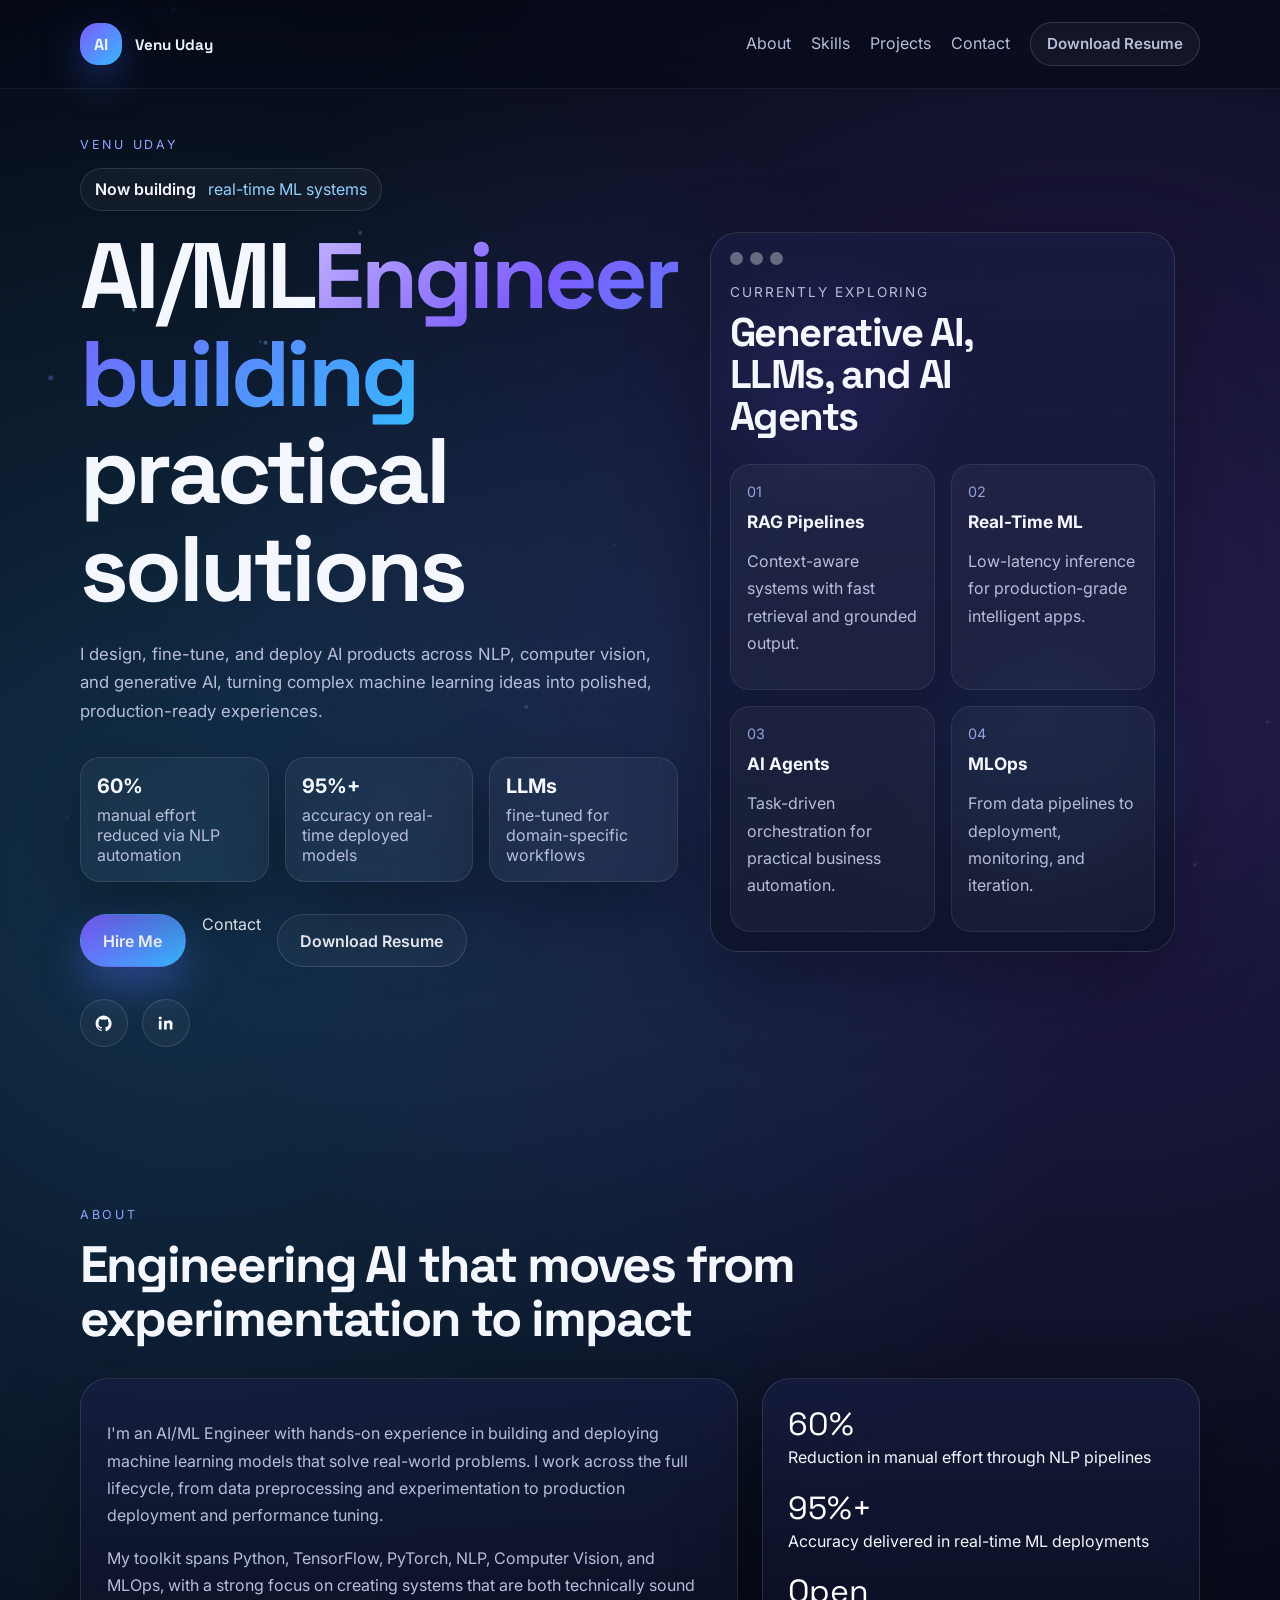
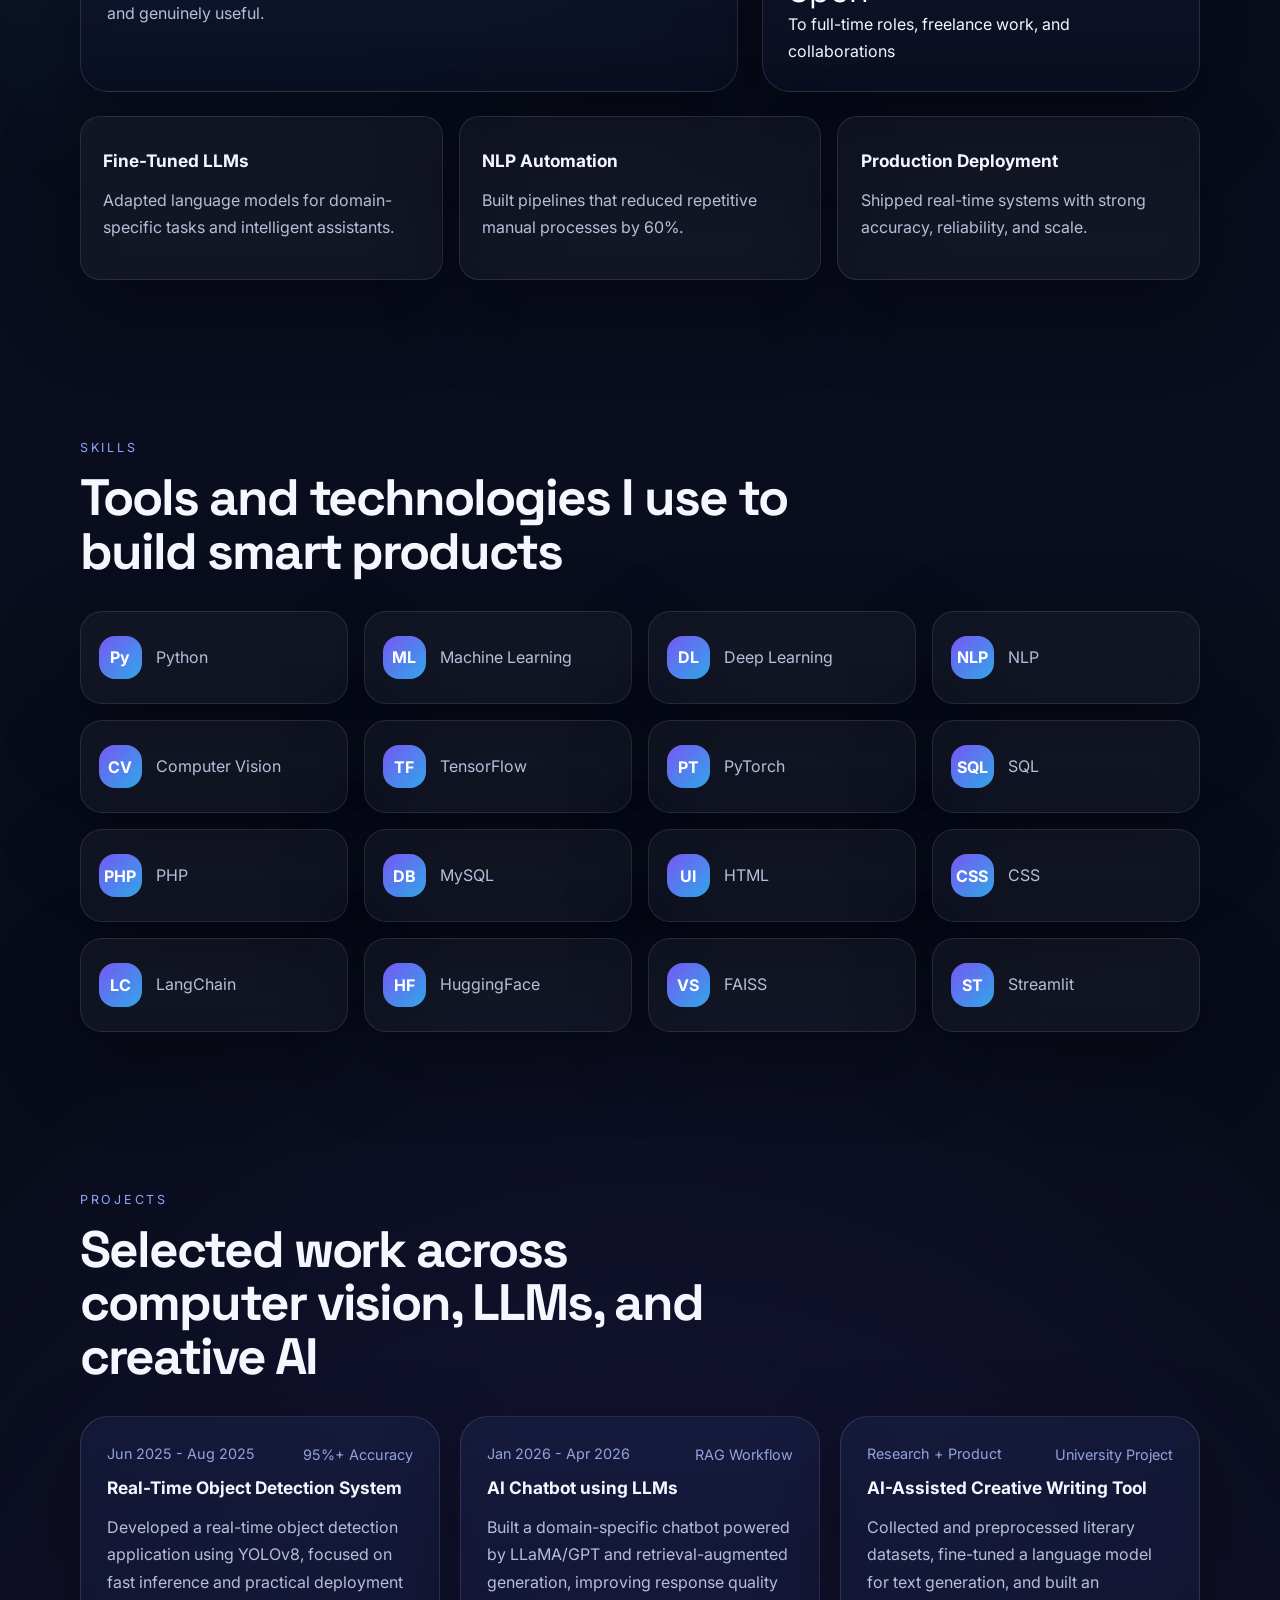
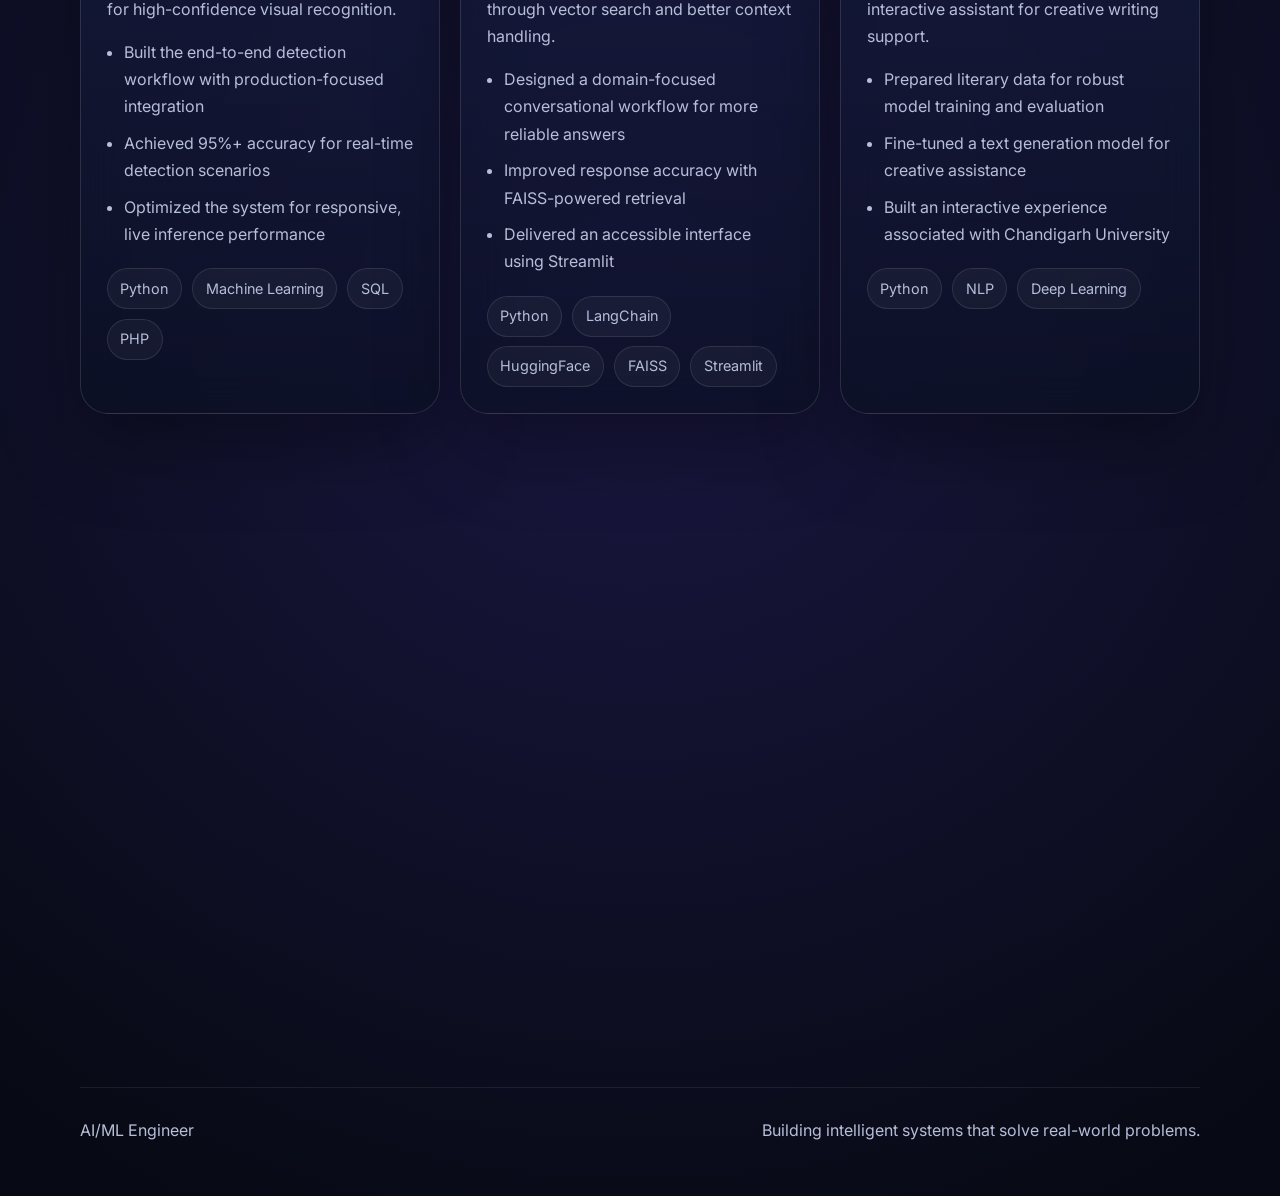
==== index.html @ d2ff208a "Update index.html" ====
<!DOCTYPE html>
<html lang="en">
  <head>
    <meta charset="UTF-8" />
    <meta name="viewport" content="width=device-width, initial-scale=1.0" />
    <title>Venu Uday | Intelligent Systems Portfolio</title>
    <meta
      name="description"
      content="Portfolio of a AI/ML Engineer building intelligent systems that solve real-world problems across NLP, computer vision, LLMs, and MLOps."
    />
    <meta
      name="keywords"
      content="AI Engineer, ML Engineer, NLP, Computer Vision, LLM, Generative AI, MLOps, Portfolio"
    />
    <meta name="author" content="AI/ML Engineer" />
    <meta property="og:title" content="AI/ML Engineer Portfolio" />
    <meta
      property="og:description"
      content="Building intelligent systems that solve real-world problems."
    />
    <meta property="og:type" content="website" />
    <meta name="theme-color" content="#0a0d1f" />
    <link rel="preconnect" href="https://fonts.googleapis.com" />
    <link rel="preconnect" href="https://fonts.gstatic.com" crossorigin />
    <link
      href="https://fonts.googleapis.com/css2?family=Inter:wght@400;500;600;700;800&family=Space+Grotesk:wght@500;700&display=swap"
      rel="stylesheet"
    />
    <link rel="stylesheet" href="styles.css" />
  </head>
  <body>
    <canvas class="particle-canvas" id="particle-canvas" aria-hidden="true"></canvas>

    <div class="page-shell">
      <header class="site-header">
        <nav class="navbar container" aria-label="Primary">
          <a class="brand" href="#hero" aria-label="Portfolio home">
            <span class="brand-mark">AI</span>
            <span class="brand-text">Venu Uday</span>
          </a>

          <button
            class="nav-toggle"
            id="nav-toggle"
            aria-expanded="false"
            aria-controls="nav-menu"
            aria-label="Toggle navigation"
          >
            <span></span>
            <span></span>
            <span></span>
          </button>

          <div class="nav-menu" id="nav-menu">
            <a href="#about">About</a>
            <a href="#skills">Skills</a>
            <a href="#projects">Projects</a>
            <a href="#contact">Contact</a>
            <a class="button button-small button-ghost" href="https://drive.google.com/file/d/1JXbQJt2JcHy2kgF5zCFhi_0Fpc0AkaMP/view?usp=sharing" download>
              Download Resume
            </a>
          </div>
        </nav>
      </header>

      <main>
        <section class="hero section container" id="hero">
          <div class="hero-copy reveal">
            <p class="eyebrow">Venu Uday</p>
            <p class="intro-chip">
              <span class="intro-chip-label">Now building</span>
              <span id="rotating-text">LLM workflows</span>
            </p>
            <h1>
              AI/ML<span class="gradient-text">Engineer building</span>
              practical solutions
            </h1>
            <p class="hero-text">
              I design, fine-tune, and deploy AI products across NLP, computer vision,
              and generative AI, turning complex machine learning ideas into polished,
              production-ready experiences.
            </p>

            <div class="hero-highlights">
              <div class="highlight-card">
                <strong>60%</strong>
                <span>manual effort reduced via NLP automation</span>
              </div>
              <div class="highlight-card">
                <strong>95%+</strong>
                <span>accuracy on real-time deployed models</span>
              </div>
              <div class="highlight-card">
                <strong>LLMs</strong>
                <span>fine-tuned for domain-specific workflows</span>
              </div>
            </div>

            <div class="hero-actions">
              <a class="button button-primary" href="venuuday7@gmail.com">Hire Me</a>
               <a class="8309064373">Contact</a>
              <a class="button button-secondary" href="https://drive.google.com/file/d/1JXbQJt2JcHy2kgF5zCFhi_0Fpc0AkaMP/view?usp=sharing" download>
                Download Resume
              </a>
            </div>

            <div class="social-links" aria-label="Social links">
              <a href="https://github.com/venuuday7-maker" target="_blank" rel="noreferrer" aria-label="GitHub">
                <svg viewBox="0 0 24 24" aria-hidden="true">
                  <path
                    d="M12 2C6.477 2 2 6.484 2 12.017c0 4.426 2.865 8.18 6.839 9.504.5.092.682-.217.682-.483 0-.237-.008-.866-.013-1.7-2.782.605-3.369-1.344-3.369-1.344-.454-1.158-1.11-1.466-1.11-1.466-.908-.62.069-.608.069-.608 1.004.07 1.532 1.033 1.532 1.033.892 1.53 2.341 1.088 2.91.832.092-.647.349-1.088.635-1.338-2.221-.253-4.555-1.113-4.555-4.951 0-1.093.39-1.988 1.029-2.688-.103-.253-.446-1.272.098-2.65 0 0 .84-.269 2.75 1.026A9.564 9.564 0 0 1 12 6.844a9.59 9.59 0 0 1 2.504.337c1.909-1.295 2.747-1.026 2.747-1.026.546 1.378.202 2.397.1 2.65.64.7 1.028 1.595 1.028 2.688 0 3.848-2.338 4.695-4.566 4.943.359.31.678.92.678 1.855 0 1.339-.012 2.419-.012 2.747 0 .269.18.58.688.481A10.019 10.019 0 0 0 22 12.017C22 6.484 17.523 2 12 2Z"
                  />
                </svg>
              </a>
              <a href="https://www.linkedin.com/in/venu-uday-99749a235/" target="_blank" rel="noreferrer" aria-label="LinkedIn">
                <svg viewBox="0 0 24 24" aria-hidden="true">
                  <path
                    d="M6.94 8.5H3.56v11h3.38v-11ZM5.25 3A2.01 2.01 0 0 0 3.2 5.01 2 2 0 0 0 5.22 7a2.01 2.01 0 0 0 2.06-1.99A2 2 0 0 0 5.28 3h-.03ZM20.8 12.77c0-3.32-1.77-4.86-4.13-4.86-1.9 0-2.75 1.04-3.23 1.77V8.5H10.1c.04.78 0 11 0 11h3.34v-6.14c0-.33.02-.66.12-.89.26-.66.85-1.34 1.84-1.34 1.3 0 1.82 1.01 1.82 2.49v5.88h3.34v-6.73Z"
                  />
                </svg>
              </a>
            </div>
          </div>

          <div class="hero-visual reveal">
            <div class="hero-orb hero-orb-one"></div>
            <div class="hero-orb hero-orb-two"></div>
            <div class="hero-panel glass-card">
              <div class="panel-header">
                <span></span>
                <span></span>
                <span></span>
              </div>

              <div class="panel-content">
                <p class="panel-label">Currently Exploring</p>
                <h2>Generative AI, LLMs, and AI Agents</h2>
                <div class="mini-grid">
                  <article>
                    <span>01</span>
                    <h3>RAG Pipelines</h3>
                    <p>Context-aware systems with fast retrieval and grounded output.</p>
                  </article>
                  <article>
                    <span>02</span>
                    <h3>Real-Time ML</h3>
                    <p>Low-latency inference for production-grade intelligent apps.</p>
                  </article>
                  <article>
                    <span>03</span>
                    <h3>AI Agents</h3>
                    <p>Task-driven orchestration for practical business automation.</p>
                  </article>
                  <article>
                    <span>04</span>
                    <h3>MLOps</h3>
                    <p>From data pipelines to deployment, monitoring, and iteration.</p>
                  </article>
                </div>
              </div>
            </div>
          </div>
        </section>

        <section class="section container" id="about">
          <div class="section-heading reveal">
            <p class="eyebrow">About</p>
            <h2>Engineering AI that moves from experimentation to impact</h2>
          </div>

          <div class="about-grid">
            <article class="glass-card reveal">
              <p>
                I'm an AI/ML Engineer with hands-on experience in building and deploying
                machine learning models that solve real-world problems. I work across the
                full lifecycle, from data preprocessing and experimentation to production
                deployment and performance tuning.
              </p>
              <p>
                My toolkit spans Python, TensorFlow, PyTorch, NLP, Computer Vision, and
                MLOps, with a strong focus on creating systems that are both technically
                sound and genuinely useful.
              </p>
            </article>

            <aside class="glass-card metrics-card reveal">
              <div>
                <span class="metric-value">60%</span>
                <span class="metric-label">Reduction in manual effort through NLP pipelines</span>
              </div>
              <div>
                <span class="metric-value">95%+</span>
                <span class="metric-label">Accuracy delivered in real-time ML deployments</span>
              </div>
              <div>
                <span class="metric-value">Open</span>
                <span class="metric-label">To full-time roles, freelance work, and collaborations</span>
              </div>
            </aside>
          </div>

          <div class="highlight-list reveal">
            <article class="feature-card">
              <h3>Fine-Tuned LLMs</h3>
              <p>Adapted language models for domain-specific tasks and intelligent assistants.</p>
            </article>
            <article class="feature-card">
              <h3>NLP Automation</h3>
              <p>Built pipelines that reduced repetitive manual processes by 60%.</p>
            </article>
            <article class="feature-card">
              <h3>Production Deployment</h3>
              <p>Shipped real-time systems with strong accuracy, reliability, and scale.</p>
            </article>
          </div>
        </section>

        <section class="section container" id="skills">
          <div class="section-heading reveal">
            <p class="eyebrow">Skills</p>
            <h2>Tools and technologies I use to build smart products</h2>
          </div>

          <div class="skills-grid reveal">
            <article class="skill-pill"><span>Py</span><p>Python</p></article>
            <article class="skill-pill"><span>ML</span><p>Machine Learning</p></article>
            <article class="skill-pill"><span>DL</span><p>Deep Learning</p></article>
            <article class="skill-pill"><span>NLP</span><p>NLP</p></article>
            <article class="skill-pill"><span>CV</span><p>Computer Vision</p></article>
            <article class="skill-pill"><span>TF</span><p>TensorFlow</p></article>
            <article class="skill-pill"><span>PT</span><p>PyTorch</p></article>
            <article class="skill-pill"><span>SQL</span><p>SQL</p></article>
            <article class="skill-pill"><span>PHP</span><p>PHP</p></article>
            <article class="skill-pill"><span>DB</span><p>MySQL</p></article>
            <article class="skill-pill"><span>UI</span><p>HTML</p></article>
            <article class="skill-pill"><span>CSS</span><p>CSS</p></article>
            <article class="skill-pill"><span>LC</span><p>LangChain</p></article>
            <article class="skill-pill"><span>HF</span><p>HuggingFace</p></article>
            <article class="skill-pill"><span>VS</span><p>FAISS</p></article>
            <article class="skill-pill"><span>ST</span><p>Streamlit</p></article>
          </div>
        </section>

        <section class="section container" id="projects">
          <div class="section-heading reveal">
            <p class="eyebrow">Projects</p>
            <h2>Selected work across computer vision, LLMs, and creative AI</h2>
          </div>

          <div class="projects-grid">
            <article class="project-card glass-card reveal">
              <div class="project-topline">
                <p>Jun 2025 - Aug 2025</p>
                <span>95%+ Accuracy</span>
              </div>
              <h3>Real-Time Object Detection System</h3>
              <p>
                Developed a real-time object detection application using YOLOv8, focused on
                fast inference and practical deployment for high-confidence visual recognition.
              </p>
              <ul>
                <li>Built the end-to-end detection workflow with production-focused integration</li>
                <li>Achieved 95%+ accuracy for real-time detection scenarios</li>
                <li>Optimized the system for responsive, live inference performance</li>
              </ul>
              <div class="tag-row">
                <span>Python</span>
                <span>Machine Learning</span>
                <span>SQL</span>
                <span>PHP</span>
              </div>
            </article>

            <article class="project-card glass-card reveal">
              <div class="project-topline">
                <p>Jan 2026 - Apr 2026</p>
                <span>RAG Workflow</span>
              </div>
              <h3>AI Chatbot using LLMs</h3>
              <p>
                Built a domain-specific chatbot powered by LLaMA/GPT and retrieval-augmented
                generation, improving response quality through vector search and better context handling.
              </p>
              <ul>
                <li>Designed a domain-focused conversational workflow for more reliable answers</li>
                <li>Improved response accuracy with FAISS-powered retrieval</li>
                <li>Delivered an accessible interface using Streamlit</li>
              </ul>
              <div class="tag-row">
                <span>Python</span>
                <span>LangChain</span>
                <span>HuggingFace</span>
                <span>FAISS</span>
                <span>Streamlit</span>
              </div>
            </article>

            <article class="project-card glass-card reveal">
              <div class="project-topline">
                <p>Research + Product</p>
                <span>University Project</span>
              </div>
              <h3>AI-Assisted Creative Writing Tool</h3>
              <p>
                Collected and preprocessed literary datasets, fine-tuned a language model for
                text generation, and built an interactive assistant for creative writing support.
              </p>
              <ul>
                <li>Prepared literary data for robust model training and evaluation</li>
                <li>Fine-tuned a text generation model for creative assistance</li>
                <li>Built an interactive experience associated with Chandigarh University</li>
              </ul>
              <div class="tag-row">
                <span>Python</span>
                <span>NLP</span>
                <span>Deep Learning</span>
              </div>
            </article>
          </div>
        </section>

        <section class="section container" id="contact">
          <div class="contact-card glass-card reveal">
            <div class="section-heading">
              <p class="eyebrow">Contact</p>
              <h2>Let’s build something useful, intelligent, and beautifully engineered</h2>
            </div>

            <p class="contact-copy">
              Open to full-time roles, freelance projects, and research collaborations in AI,
              ML, generative systems, and intelligent product development.
            </p>

            <div class="contact-actions">
              <a class="button button-primary" href="venuuday7@gmail.com">Hire Me</a>
              <a class="button button-secondary" href="https://drive.google.com/file/d/1JXbQJt2JcHy2kgF5zCFhi_0Fpc0AkaMP/view?usp=sharing" download>
                Download Resume
              </a>
            </div>

            <div class="contact-links">
              <a href="venuuday7@gmail.com">venuuday7@gmail.com>
              <a href="https://github.com/venuuday7-maker" target="_blank" rel="noreferrer">GitHub</a>
              <a href="https://www.linkedin.com/in/venu-uday-99749a235/" target="_blank" rel="noreferrer">LinkedIn</a>
            </div>
          </div>
        </section>
      </main>

      <footer class="site-footer">
        <div class="container footer-inner">
          <p>AI/ML Engineer</p>
          <p>Building intelligent systems that solve real-world problems.</p>
        </div>
      </footer>
    </div>

    <script src="script.js"></script>
  </body>
</html>
---- styles.css ----
:root {
  --bg: #070b19;
  --bg-soft: #0f1630;
  --surface: rgba(16, 24, 52, 0.55);
  --surface-strong: rgba(18, 24, 56, 0.84);
  --surface-border: rgba(255, 255, 255, 0.12);
  --text: #f5f7ff;
  --muted: #b7bed9;
  --accent: #7c5cff;
  --accent-bright: #35b8ff;
  --shadow: 0 30px 80px rgba(0, 0, 0, 0.35);
  --radius-lg: 28px;
  --radius-md: 20px;
  --container: min(1120px, calc(100% - 2rem));
  --nav-height: 88px;
}

* {
  box-sizing: border-box;
}

html {
  scroll-behavior: smooth;
}

body {
  margin: 0;
  min-width: 320px;
  font-family: "Inter", sans-serif;
  color: var(--text);
  background:
    radial-gradient(circle at 15% 20%, rgba(53, 184, 255, 0.22), transparent 25%),
    radial-gradient(circle at 85% 15%, rgba(124, 92, 255, 0.25), transparent 24%),
    radial-gradient(circle at 50% 80%, rgba(108, 76, 255, 0.18), transparent 28%),
    linear-gradient(180deg, #060914 0%, #090d1d 45%, #070a14 100%);
  overflow-x: hidden;
}

body.menu-open {
  overflow: hidden;
}

a {
  color: inherit;
  text-decoration: none;
}

img,
svg {
  display: block;
}

button {
  font: inherit;
}

.particle-canvas {
  position: fixed;
  inset: 0;
  width: 100%;
  height: 100%;
  pointer-events: none;
  opacity: 0.7;
  z-index: 0;
}

.page-shell {
  position: relative;
  z-index: 1;
}

.container {
  width: var(--container);
  margin: 0 auto;
}

.section {
  padding: 5rem 0;
}

.site-header {
  position: sticky;
  top: 0;
  z-index: 20;
  backdrop-filter: blur(18px);
  background: rgba(7, 11, 25, 0.55);
  border-bottom: 1px solid rgba(255, 255, 255, 0.06);
}

.navbar {
  min-height: var(--nav-height);
  display: flex;
  align-items: center;
  justify-content: space-between;
  gap: 1rem;
}

.brand {
  display: inline-flex;
  align-items: center;
  gap: 0.85rem;
  font-family: "Space Grotesk", sans-serif;
  font-weight: 700;
}

.brand-mark {
  width: 2.6rem;
  height: 2.6rem;
  display: grid;
  place-items: center;
  border-radius: 18px;
  background: linear-gradient(135deg, var(--accent), var(--accent-bright));
  box-shadow: 0 16px 40px rgba(74, 105, 255, 0.35);
}

.brand-text {
  font-size: 0.95rem;
  color: #eef1ff;
}

.nav-menu {
  display: flex;
  align-items: center;
  gap: 1.25rem;
}

.nav-menu a {
  color: var(--muted);
  line-height: 1.7;
  transition: color 180ms ease, transform 180ms ease;
}

.nav-menu a:hover,
.nav-menu a:focus-visible {
  color: var(--text);
  transform: translateY(-1px);
}

.nav-toggle {
  display: none;
  width: 3rem;
  height: 3rem;
  border-radius: 999px;
  border: 1px solid rgba(255, 255, 255, 0.12);
  background: rgba(255, 255, 255, 0.04);
  color: var(--text);
  align-items: center;
  justify-content: center;
  flex-direction: column;
  gap: 0.25rem;
  cursor: pointer;
}

.nav-toggle span {
  width: 1.15rem;
  height: 2px;
  border-radius: 999px;
  background: currentColor;
}

.hero {
  min-height: calc(100vh - var(--nav-height));
  display: grid;
  align-items: center;
  grid-template-columns: 1.05fr 0.95fr;
  gap: 2rem;
  padding-top: 3rem;
}

.eyebrow {
  margin: 0 0 1rem;
  text-transform: uppercase;
  letter-spacing: 0.22em;
  font-size: 0.78rem;
  color: #92a3ff;
}

.intro-chip {
  display: inline-flex;
  align-items: center;
  gap: 0.7rem;
  margin: 0 0 1.1rem;
  padding: 0.65rem 0.9rem;
  border-radius: 999px;
  border: 1px solid rgba(255, 255, 255, 0.12);
  background: rgba(255, 255, 255, 0.04);
  backdrop-filter: blur(16px);
  color: var(--muted);
}

.intro-chip-label {
  color: #f7f8ff;
  font-weight: 600;
}

#rotating-text {
  color: #91cfff;
}

.hero h1,
.section-heading h2,
.contact-card h2,
.panel-content h2 {
  margin: 0;
  font-family: "Space Grotesk", sans-serif;
  line-height: 1.05;
  letter-spacing: -0.04em;
}

.hero h1 {
  font-size: clamp(3rem, 8vw, 5.8rem);
  max-width: 12ch;
}

.gradient-text {
  background: linear-gradient(135deg, #c5b6ff 0%, #7c5cff 36%, #35b8ff 100%);
  -webkit-background-clip: text;
  background-clip: text;
  color: transparent;
}

.hero-text,
.contact-copy,
.project-card p,
.project-card li,
.about-grid p,
.feature-card p,
.skill-pill p,
.mini-grid p,
.metric-label,
.tag-row span {
  line-height: 1.7;
}

.hero-text {
  max-width: 60ch;
  margin: 1.35rem 0 0;
  font-size: 1.05rem;
  color: var(--muted);
}

.hero-highlights {
  display: grid;
  grid-template-columns: repeat(3, minmax(0, 1fr));
  gap: 1rem;
  margin: 2rem 0;
}

.highlight-card,
.feature-card,
.skill-pill {
  position: relative;
  overflow: hidden;
  border: 1px solid rgba(255, 255, 255, 0.1);
  background: rgba(255, 255, 255, 0.04);
  backdrop-filter: blur(14px);
  box-shadow: var(--shadow);
}

.highlight-card {
  padding: 1rem;
  border-radius: 20px;
}

.highlight-card strong {
  display: block;
  margin-bottom: 0.45rem;
  font-size: 1.25rem;
}

.highlight-card span,
.hero-panel p,
.tag-row span,
.contact-links a,
.skill-pill p,
.project-card p,
.project-card li,
.about-grid p,
.feature-card p {
  color: var(--muted);
}

.hero-actions,
.contact-actions {
  display: flex;
  flex-wrap: wrap;
  gap: 1rem;
  margin-top: 2rem;
}

.button {
  display: inline-flex;
  align-items: center;
  justify-content: center;
  min-height: 3.3rem;
  padding: 0 1.4rem;
  border-radius: 999px;
  border: 1px solid transparent;
  font-weight: 600;
  transition: transform 180ms ease, box-shadow 180ms ease, border-color 180ms ease, background 180ms ease;
}

.button:hover,
.button:focus-visible {
  transform: translateY(-2px);
}

.button-primary {
  background: linear-gradient(135deg, var(--accent), var(--accent-bright));
  color: #ffffff;
  box-shadow: 0 20px 40px rgba(87, 113, 255, 0.38);
}

.button-secondary,
.button-ghost {
  border-color: rgba(255, 255, 255, 0.14);
  background: rgba(255, 255, 255, 0.04);
  color: var(--text);
}

.button-small {
  min-height: 2.75rem;
  padding: 0 1rem;
  font-size: 0.95rem;
}

.social-links {
  display: flex;
  gap: 0.85rem;
  margin-top: 2rem;
}

.social-links a {
  width: 3rem;
  height: 3rem;
  display: grid;
  place-items: center;
  border-radius: 999px;
  border: 1px solid rgba(255, 255, 255, 0.12);
  background: rgba(255, 255, 255, 0.04);
  transition: transform 180ms ease, border-color 180ms ease, background 180ms ease;
}

.social-links a:hover,
.social-links a:focus-visible {
  transform: translateY(-3px);
  border-color: rgba(124, 92, 255, 0.55);
  background: rgba(124, 92, 255, 0.12);
}

.social-links svg {
  width: 1.2rem;
  height: 1.2rem;
  fill: currentColor;
}

.hero-visual {
  position: relative;
  min-height: 34rem;
  display: grid;
  place-items: center;
}

.hero-orb {
  position: absolute;
  border-radius: 999px;
  filter: blur(24px);
  opacity: 0.6;
  animation: floatOrb 9s ease-in-out infinite;
}

.hero-orb-one {
  width: 12rem;
  height: 12rem;
  top: 8%;
  left: 5%;
  background: rgba(124, 92, 255, 0.34);
}

.hero-orb-two {
  width: 14rem;
  height: 14rem;
  right: 2%;
  bottom: 10%;
  background: rgba(53, 184, 255, 0.26);
  animation-delay: -2s;
}

.glass-card {
  border: 1px solid var(--surface-border);
  background: linear-gradient(180deg, rgba(25, 31, 69, 0.62), rgba(11, 16, 35, 0.72));
  backdrop-filter: blur(20px);
  border-radius: var(--radius-lg);
  box-shadow: var(--shadow);
}

.hero-panel {
  position: relative;
  width: min(100%, 34rem);
  padding: 1.2rem;
}

.panel-header {
  display: flex;
  gap: 0.45rem;
}

.panel-header span {
  width: 0.8rem;
  height: 0.8rem;
  border-radius: 999px;
  background: rgba(255, 255, 255, 0.35);
}

.panel-content {
  padding-top: 1.2rem;
}

.panel-label {
  margin: 0 0 0.75rem;
  font-size: 0.85rem;
  color: #9bb5ff;
  letter-spacing: 0.14em;
  text-transform: uppercase;
}

.panel-content h2 {
  font-size: clamp(1.8rem, 4vw, 2.5rem);
  max-width: 12ch;
}

.mini-grid {
  display: grid;
  grid-template-columns: repeat(2, minmax(0, 1fr));
  gap: 1rem;
  margin-top: 1.6rem;
}

.mini-grid article {
  padding: 1rem;
  border-radius: var(--radius-md);
  background: rgba(255, 255, 255, 0.04);
  border: 1px solid rgba(255, 255, 255, 0.08);
}

.mini-grid span,
.project-topline span,
.project-topline p {
  font-size: 0.9rem;
  color: #93a3de;
}

.mini-grid h3,
.feature-card h3,
.project-card h3 {
  margin: 0.65rem 0 0.5rem;
  font-size: 1.08rem;
}

.section-heading {
  max-width: 45rem;
  margin-bottom: 2rem;
}

.section-heading h2 {
  font-size: clamp(2rem, 4vw, 3.3rem);
}

.about-grid {
  display: grid;
  grid-template-columns: 1.2fr 0.8fr;
  gap: 1.5rem;
}

.about-grid article,
.metrics-card,
.contact-card {
  padding: 1.6rem;
}

.metrics-card {
  display: grid;
  gap: 1rem;
}

.metric-value {
  display: block;
  font-family: "Space Grotesk", sans-serif;
  font-size: 2rem;
  color: #ffffff;
}

.highlight-list {
  margin-top: 1.5rem;
  display: grid;
  grid-template-columns: repeat(3, minmax(0, 1fr));
  gap: 1rem;
}

.feature-card {
  padding: 1.4rem;
  border-radius: var(--radius-md);
}

.skills-grid {
  display: grid;
  grid-template-columns: repeat(4, minmax(0, 1fr));
  gap: 1rem;
}

.skill-pill {
  display: flex;
  align-items: center;
  gap: 0.9rem;
  min-height: 5rem;
  padding: 1rem 1.1rem;
  border-radius: 22px;
  transition: transform 180ms ease, border-color 180ms ease, background 180ms ease;
}

.skill-pill:hover {
  transform: translateY(-4px);
  border-color: rgba(124, 92, 255, 0.4);
  background: rgba(124, 92, 255, 0.1);
}

.skill-pill span {
  width: 2.7rem;
  height: 2.7rem;
  border-radius: 16px;
  display: grid;
  place-items: center;
  flex-shrink: 0;
  font-weight: 700;
  color: #ffffff;
  background: linear-gradient(135deg, rgba(124, 92, 255, 0.95), rgba(53, 184, 255, 0.9));
}

.projects-grid {
  display: grid;
  grid-template-columns: repeat(3, minmax(0, 1fr));
  gap: 1.25rem;
}

.project-card {
  position: relative;
  padding: 1.6rem;
  transition: transform 220ms ease, border-color 220ms ease, box-shadow 220ms ease;
}

.project-card::before {
  content: "";
  position: absolute;
  inset: 0;
  border-radius: inherit;
  background: linear-gradient(135deg, rgba(124, 92, 255, 0.18), transparent 45%, rgba(53, 184, 255, 0.14));
  opacity: 0;
  transition: opacity 220ms ease;
  pointer-events: none;
}

.project-card:hover {
  transform: translateY(-10px);
  border-color: rgba(124, 92, 255, 0.35);
  box-shadow: 0 34px 90px rgba(0, 0, 0, 0.4);
}

.project-card:hover::before {
  opacity: 1;
}

.project-topline {
  display: flex;
  align-items: center;
  justify-content: space-between;
  gap: 1rem;
}

.project-topline p {
  margin: 0;
}

.project-card ul {
  padding-left: 1.1rem;
  margin: 1rem 0 1.25rem;
  color: var(--muted);
}

.project-card li + li {
  margin-top: 0.6rem;
}

.tag-row {
  display: flex;
  flex-wrap: wrap;
  gap: 0.6rem;
}

.tag-row span {
  padding: 0.45rem 0.8rem;
  border-radius: 999px;
  font-size: 0.9rem;
  border: 1px solid rgba(255, 255, 255, 0.1);
  background: rgba(255, 255, 255, 0.04);
}

.contact-card {
  position: relative;
  overflow: hidden;
}

.contact-card::after {
  content: "";
  position: absolute;
  top: -30%;
  right: -5%;
  width: 18rem;
  height: 18rem;
  border-radius: 999px;
  background: radial-gradient(circle, rgba(124, 92, 255, 0.22), transparent 65%);
  pointer-events: none;
}

.contact-links {
  display: flex;
  flex-wrap: wrap;
  gap: 1rem 1.5rem;
  margin-top: 1.5rem;
}

.contact-links a {
  transition: color 180ms ease;
}

.contact-links a:hover,
.contact-links a:focus-visible {
  color: #ffffff;
}

.site-footer {
  padding: 0 0 2.5rem;
}

.footer-inner {
  display: flex;
  justify-content: space-between;
  gap: 1rem;
  padding-top: 1rem;
  border-top: 1px solid rgba(255, 255, 255, 0.08);
  color: var(--muted);
}

.reveal {
  opacity: 0;
  transform: translateY(28px);
  transition: opacity 700ms ease, transform 700ms ease;
}

.reveal.is-visible {
  opacity: 1;
  transform: translateY(0);
}

@keyframes floatOrb {
  0%,
  100% {
    transform: translate3d(0, 0, 0) scale(1);
  }
  50% {
    transform: translate3d(0, -18px, 0) scale(1.06);
  }
}

@media (max-width: 1080px) {
  .hero,
  .about-grid,
  .projects-grid {
    grid-template-columns: 1fr;
  }

  .skills-grid {
    grid-template-columns: repeat(3, minmax(0, 1fr));
  }

  .highlight-list {
    grid-template-columns: 1fr;
  }

  .hero {
    min-height: auto;
    padding-top: 2.5rem;
  }
}

@media (max-width: 780px) {
  .nav-toggle {
    display: inline-flex;
  }

  .nav-menu {
    position: absolute;
    top: calc(100% + 0.75rem);
    right: 1rem;
    left: 1rem;
    display: grid;
    gap: 0.9rem;
    padding: 1rem;
    border-radius: 24px;
    border: 1px solid rgba(255, 255, 255, 0.1);
    background: rgba(8, 12, 28, 0.94);
    backdrop-filter: blur(20px);
    opacity: 0;
    visibility: hidden;
    transform: translateY(-10px);
    transition: opacity 180ms ease, transform 180ms ease, visibility 180ms ease;
  }

  .nav-menu.is-open {
    opacity: 1;
    visibility: visible;
    transform: translateY(0);
  }

  .hero h1 {
    max-width: 10ch;
  }

  .hero-highlights,
  .skills-grid,
  .mini-grid {
    grid-template-columns: 1fr;
  }

  .footer-inner {
    flex-direction: column;
  }
}

@media (max-width: 560px) {
  .section {
    padding: 4rem 0;
  }

  .container {
    width: min(100% - 1.25rem, 1120px);
  }

  .hero-actions,
  .contact-actions,
  .contact-links {
    flex-direction: column;
    align-items: stretch;
  }

  .button {
    width: 100%;
  }

  .brand-text {
    display: none;
  }

  .project-topline {
    flex-direction: column;
    align-items: flex-start;
  }
}

@media (prefers-reduced-motion: reduce) {
  html {
    scroll-behavior: auto;
  }

  *,
  *::before,
  *::after {
    animation: none !important;
    transition: none !important;
  }

  .reveal {
    opacity: 1;
    transform: none;
  }
}
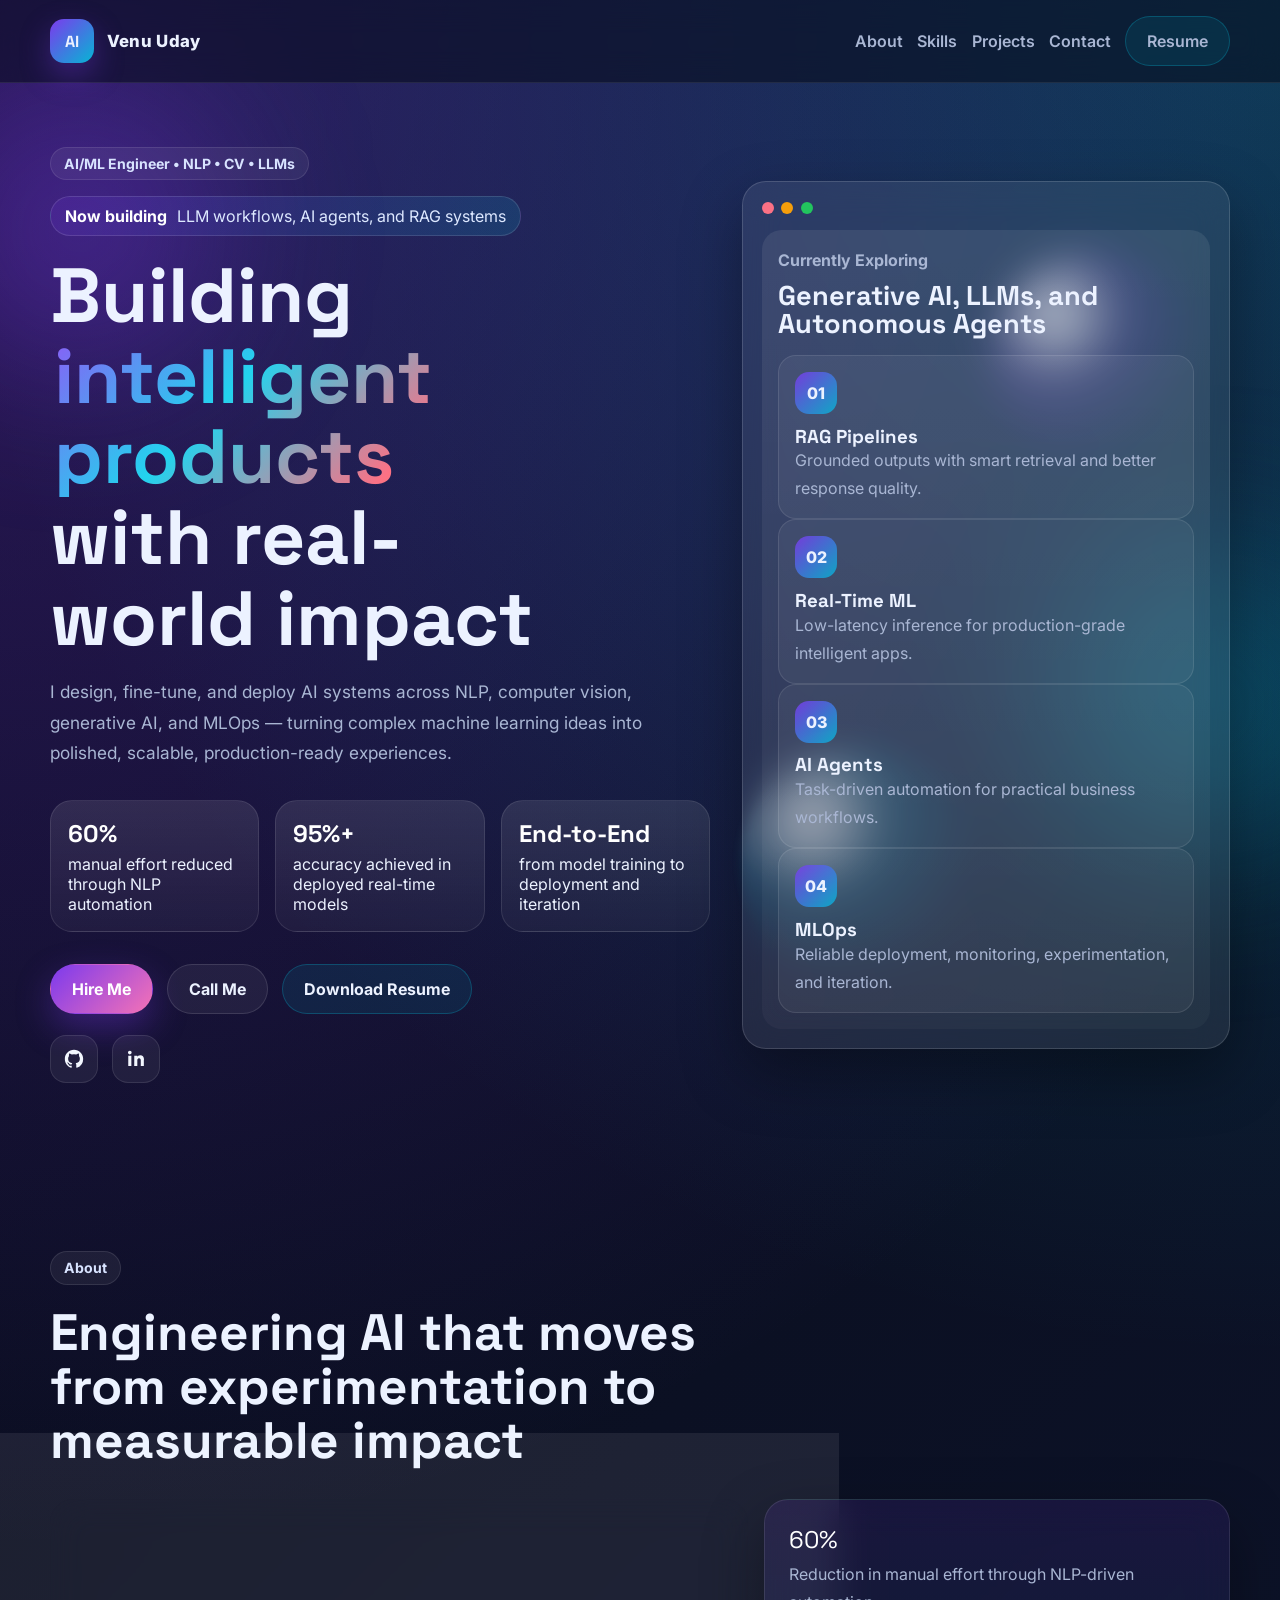
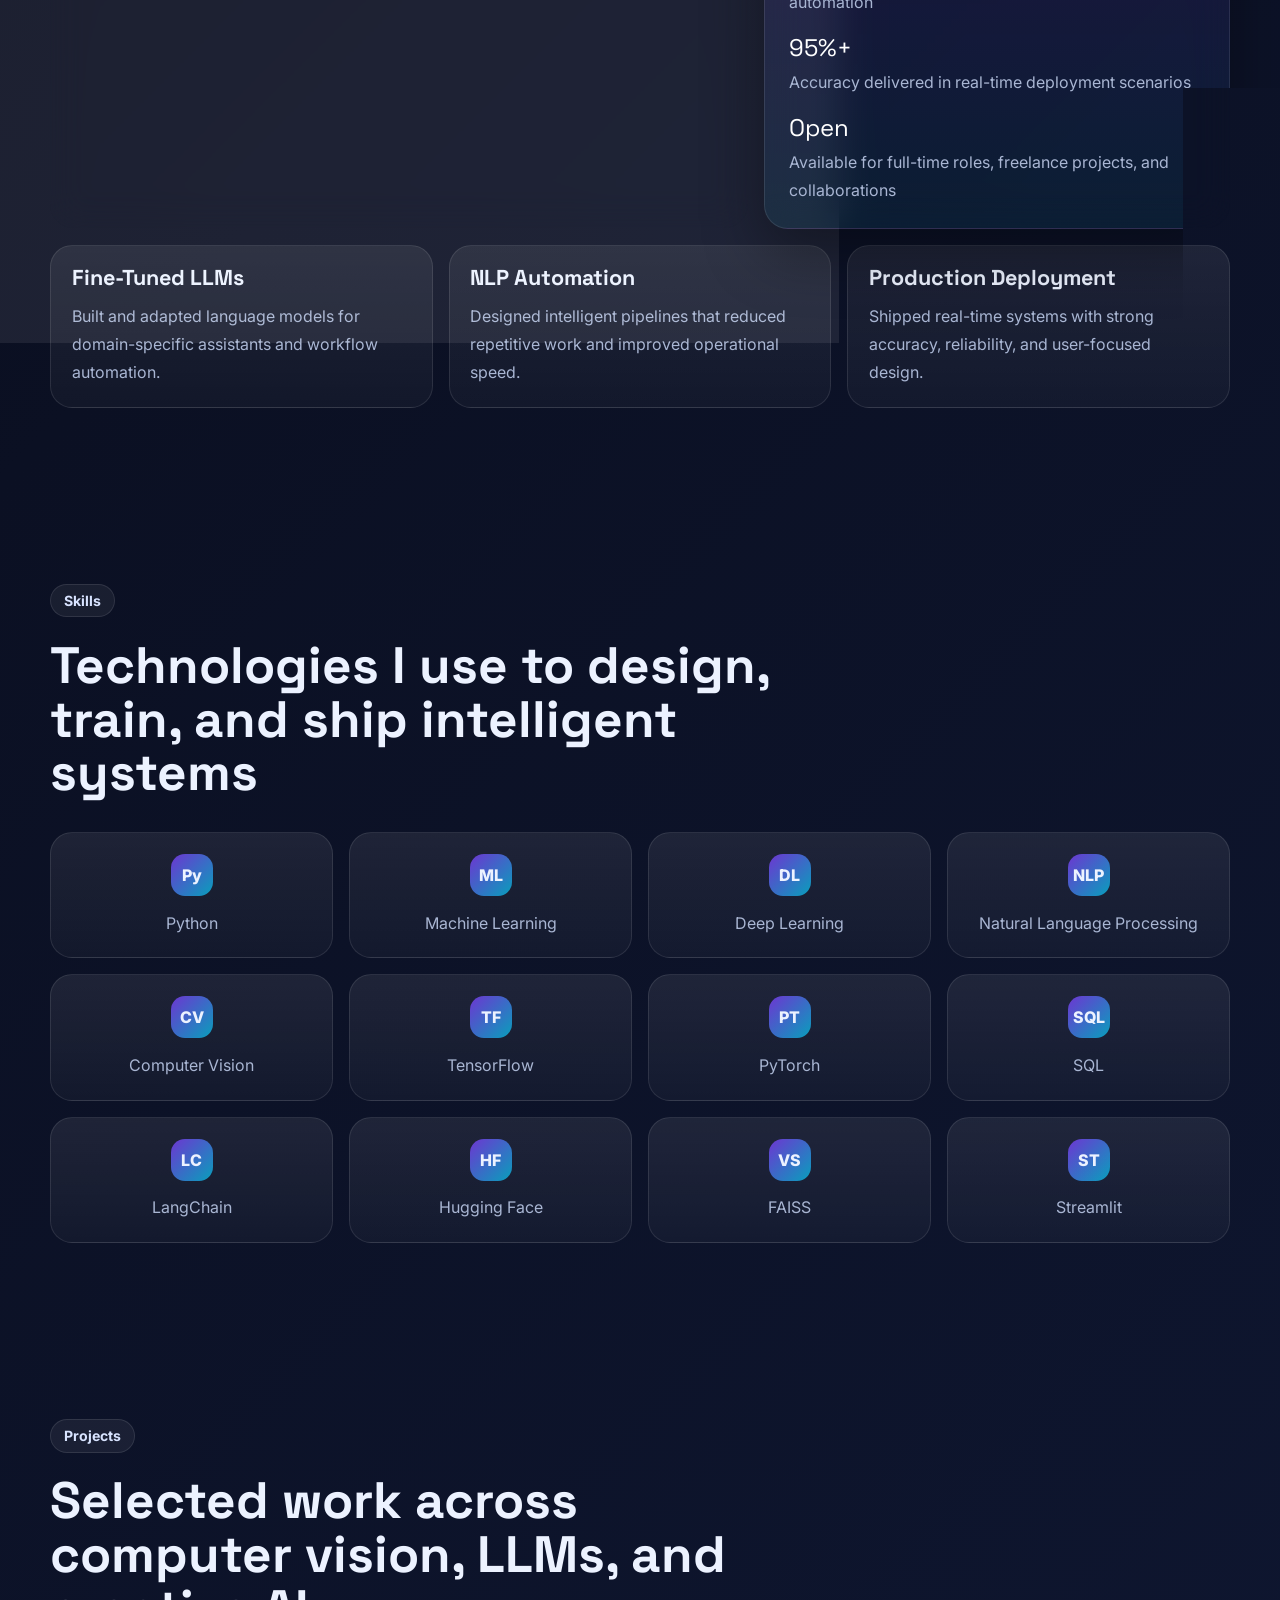
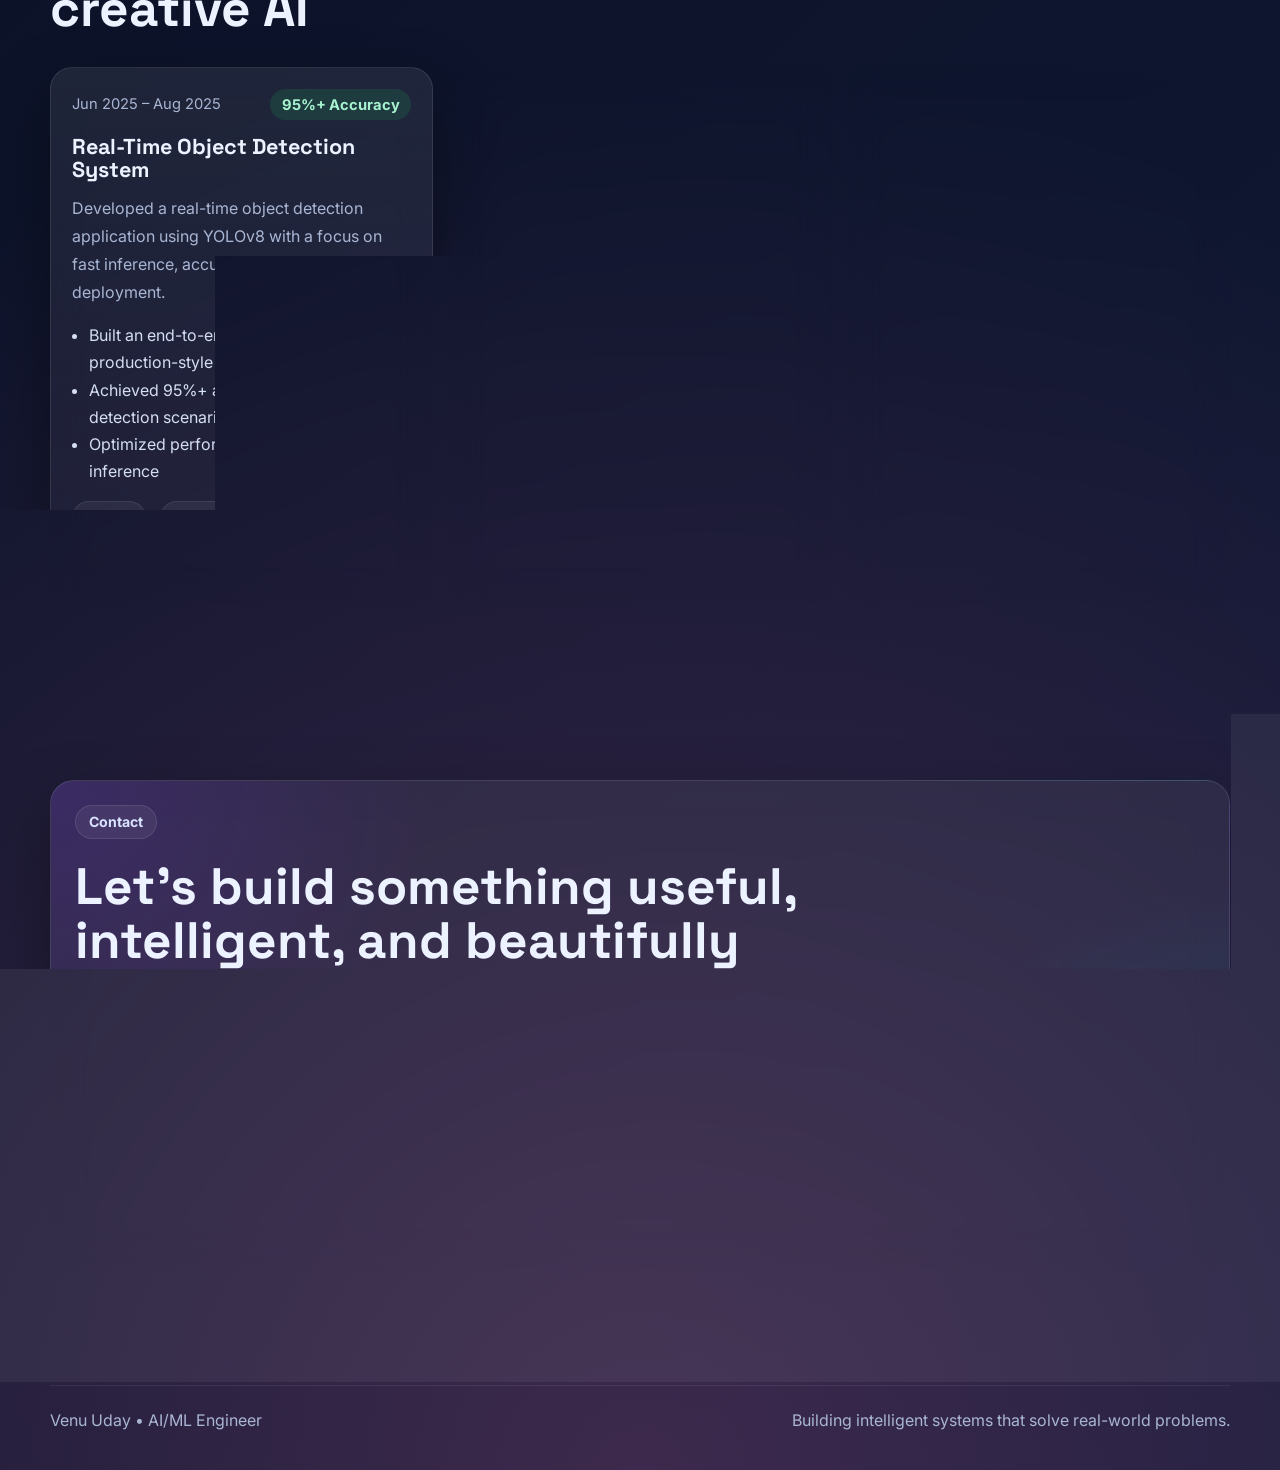
==== commit e74a5f62: "Update index.html" ====
--- a/index.html
+++ b/index.html
@@ -3,358 +3,940 @@
   <head>
     <meta charset="UTF-8" />
     <meta name="viewport" content="width=device-width, initial-scale=1.0" />
-    <title>Venu Uday | Intelligent Systems Portfolio</title>
+    <title>Venu Uday | AI/ML Engineer Portfolio</title>
     <meta
       name="description"
-      content="Portfolio of a AI/ML Engineer building intelligent systems that solve real-world problems across NLP, computer vision, LLMs, and MLOps."
+      content="Portfolio of an AI/ML Engineer building intelligent systems across NLP, computer vision, LLMs, and MLOps."
     />
-    <meta
-      name="keywords"
-      content="AI Engineer, ML Engineer, NLP, Computer Vision, LLM, Generative AI, MLOps, Portfolio"
-    />
-    <meta name="author" content="AI/ML Engineer" />
-    <meta property="og:title" content="AI/ML Engineer Portfolio" />
-    <meta
-      property="og:description"
-      content="Building intelligent systems that solve real-world problems."
-    />
-    <meta property="og:type" content="website" />
-    <meta name="theme-color" content="#0a0d1f" />
     <link rel="preconnect" href="https://fonts.googleapis.com" />
     <link rel="preconnect" href="https://fonts.gstatic.com" crossorigin />
     <link
       href="https://fonts.googleapis.com/css2?family=Inter:wght@400;500;600;700;800&family=Space+Grotesk:wght@500;700&display=swap"
       rel="stylesheet"
     />
-    <link rel="stylesheet" href="styles.css" />
+    <style>
+      :root {
+        --bg: #070b1a;
+        --bg-soft: #0d1330;
+        --card: rgba(255, 255, 255, 0.08);
+        --card-border: rgba(255, 255, 255, 0.14);
+        --text: #ecf2ff;
+        --muted: #a9b6d3;
+        --primary: #7c3aed;
+        --secondary: #06b6d4;
+        --accent: #f472b6;
+        --accent-2: #f59e0b;
+        --success: #22c55e;
+        --shadow: 0 24px 60px rgba(0, 0, 0, 0.35);
+        --radius: 24px;
+        --container: 1180px;
+      }
+
+      * {
+        box-sizing: border-box;
+        margin: 0;
+        padding: 0;
+      }
+
+      html {
+        scroll-behavior: smooth;
+      }
+
+      body {
+        font-family: "Inter", sans-serif;
+        background:
+          radial-gradient(circle at top left, rgba(124, 58, 237, 0.35), transparent 32%),
+          radial-gradient(circle at top right, rgba(6, 182, 212, 0.28), transparent 28%),
+          radial-gradient(circle at bottom center, rgba(244, 114, 182, 0.2), transparent 30%),
+          linear-gradient(135deg, #050816 0%, #0b1023 35%, #101936 100%);
+        color: var(--text);
+        min-height: 100vh;
+        overflow-x: hidden;
+      }
+
+      body::before,
+      body::after {
+        content: "";
+        position: fixed;
+        inset: auto;
+        border-radius: 999px;
+        filter: blur(80px);
+        z-index: -1;
+      }
+
+      body::before {
+        width: 280px;
+        height: 280px;
+        top: 10%;
+        left: -60px;
+        background: rgba(124, 58, 237, 0.32);
+      }
+
+      body::after {
+        width: 320px;
+        height: 320px;
+        bottom: 4%;
+        right: -90px;
+        background: rgba(6, 182, 212, 0.24);
+      }
+
+      a {
+        color: inherit;
+        text-decoration: none;
+      }
+
+      img,
+      svg {
+        display: block;
+      }
+
+      .container {
+        width: min(var(--container), calc(100% - 2rem));
+        margin: 0 auto;
+      }
+
+      .glass-card {
+        background: var(--card);
+        border: 1px solid var(--card-border);
+        box-shadow: var(--shadow);
+        backdrop-filter: blur(18px);
+        -webkit-backdrop-filter: blur(18px);
+        border-radius: var(--radius);
+      }
+
+      .site-header {
+        position: sticky;
+        top: 0;
+        z-index: 50;
+        backdrop-filter: blur(16px);
+        background: rgba(7, 11, 26, 0.55);
+        border-bottom: 1px solid rgba(255, 255, 255, 0.08);
+      }
+
+      .navbar {
+        display: flex;
+        align-items: center;
+        justify-content: space-between;
+        min-height: 82px;
+        gap: 1rem;
+      }
+
+      .brand {
+        display: flex;
+        align-items: center;
+        gap: 0.8rem;
+        font-weight: 800;
+      }
+
+      .brand-mark {
+        width: 44px;
+        height: 44px;
+        border-radius: 14px;
+        display: grid;
+        place-items: center;
+        background: linear-gradient(135deg, var(--primary), var(--secondary));
+        box-shadow: 0 12px 30px rgba(124, 58, 237, 0.35);
+        font-family: "Space Grotesk", sans-serif;
+      }
+
+      .brand-text {
+        font-size: 1.05rem;
+        letter-spacing: 0.02em;
+      }
+
+      .nav-menu {
+        display: flex;
+        align-items: center;
+        gap: 0.9rem;
+        flex-wrap: wrap;
+      }
+
+      .nav-menu a {
+        color: var(--muted);
+        font-weight: 600;
+        transition: 0.25s ease;
+      }
+
+      .nav-menu a:hover {
+        color: white;
+      }
+
+      .button {
+        display: inline-flex;
+        align-items: center;
+        justify-content: center;
+        gap: 0.5rem;
+        padding: 0.9rem 1.3rem;
+        border-radius: 999px;
+        font-weight: 700;
+        transition: transform 0.25s ease, box-shadow 0.25s ease, border-color 0.25s ease;
+        border: 1px solid transparent;
+      }
+
+      .button:hover {
+        transform: translateY(-2px);
+      }
+
+      .button-primary {
+        background: linear-gradient(135deg, var(--primary), var(--accent));
+        color: white;
+        box-shadow: 0 14px 35px rgba(124, 58, 237, 0.35);
+      }
+
+      .button-secondary {
+        background: rgba(255, 255, 255, 0.06);
+        border-color: rgba(255, 255, 255, 0.12);
+      }
+
+      .button-ghost {
+        background: rgba(6, 182, 212, 0.1);
+        border-color: rgba(6, 182, 212, 0.28);
+      }
+
+      .section {
+        padding: 5.5rem 0;
+      }
+
+      .hero {
+        display: grid;
+        grid-template-columns: 1.15fr 0.85fr;
+        gap: 2rem;
+        align-items: center;
+        min-height: calc(100vh - 82px);
+        padding: 4rem 0 5rem;
+      }
+
+      .eyebrow {
+        display: inline-flex;
+        align-items: center;
+        gap: 0.45rem;
+        padding: 0.45rem 0.8rem;
+        border-radius: 999px;
+        background: rgba(255, 255, 255, 0.06);
+        border: 1px solid rgba(255, 255, 255, 0.1);
+        color: #d8e3ff;
+        font-size: 0.88rem;
+        font-weight: 700;
+        margin-bottom: 1rem;
+      }
+
+      .intro-chip {
+        display: inline-flex;
+        gap: 0.65rem;
+        align-items: center;
+        padding: 0.55rem 0.85rem;
+        border-radius: 999px;
+        background: linear-gradient(135deg, rgba(124, 58, 237, 0.16), rgba(6, 182, 212, 0.16));
+        border: 1px solid rgba(255, 255, 255, 0.12);
+        margin-bottom: 1.2rem;
+        color: #dde8ff;
+      }
+
+      .intro-chip-label {
+        color: white;
+        font-weight: 700;
+      }
+
+      h1,
+      h2,
+      h3 {
+        font-family: "Space Grotesk", sans-serif;
+        line-height: 1.05;
+      }
+
+      h1 {
+        font-size: clamp(2.7rem, 6vw, 5.3rem);
+        margin-bottom: 1.2rem;
+        max-width: 11ch;
+      }
+
+      .gradient-text {
+        display: inline-block;
+        background: linear-gradient(135deg, #8b5cf6, #22d3ee, #fb7185, #f59e0b);
+        -webkit-background-clip: text;
+        background-clip: text;
+        color: transparent;
+        padding-left: 0.22rem;
+      }
+
+      .hero-text,
+      .contact-copy,
+      .about-grid p,
+      .panel-content p,
+      .project-card p,
+      .feature-card p,
+      .skill-pill p,
+      .metric-label,
+      .mini-grid p,
+      .section-heading p:last-child {
+        color: var(--muted);
+        line-height: 1.75;
+      }
+
+      .hero-text {
+        font-size: 1.08rem;
+        max-width: 62ch;
+      }
+
+      .hero-highlights,
+      .highlight-list,
+      .projects-grid,
+      .skills-grid,
+      .about-grid {
+        display: grid;
+        gap: 1rem;
+      }
+
+      .hero-highlights {
+        grid-template-columns: repeat(3, minmax(0, 1fr));
+        margin: 2rem 0;
+      }
+
+      .highlight-card {
+        padding: 1.05rem;
+        border-radius: 22px;
+        background: linear-gradient(180deg, rgba(255,255,255,0.1), rgba(255,255,255,0.04));
+        border: 1px solid rgba(255,255,255,0.1);
+      }
+
+      .highlight-card strong,
+      .metric-value {
+        display: block;
+        font-size: 1.5rem;
+        font-family: "Space Grotesk", sans-serif;
+        margin-bottom: 0.3rem;
+        color: white;
+      }
+
+      .hero-actions,
+      .contact-actions,
+      .contact-links,
+      .social-links,
+      .tag-row {
+        display: flex;
+        flex-wrap: wrap;
+        gap: 0.9rem;
+        align-items: center;
+      }
+
+      .social-links {
+        margin-top: 1.3rem;
+      }
+
+      .social-links a {
+        width: 48px;
+        height: 48px;
+        border-radius: 16px;
+        display: grid;
+        place-items: center;
+        background: rgba(255, 255, 255, 0.06);
+        border: 1px solid rgba(255, 255, 255, 0.1);
+        transition: 0.25s ease;
+      }
+
+      .social-links a:hover {
+        background: linear-gradient(135deg, rgba(124,58,237,0.25), rgba(6,182,212,0.22));
+        transform: translateY(-3px);
+      }
+
+      .social-links svg {
+        width: 22px;
+        height: 22px;
+        fill: #f3f7ff;
+      }
+
+      .hero-visual {
+        position: relative;
+        min-height: 560px;
+        display: flex;
+        align-items: center;
+        justify-content: center;
+      }
+
+      .hero-orb {
+        position: absolute;
+        border-radius: 999px;
+        filter: blur(6px);
+        opacity: 0.75;
+        animation: float 8s ease-in-out infinite;
+      }
+
+      .hero-orb-one {
+        width: 210px;
+        height: 210px;
+        top: 8%;
+        right: 6%;
+        background: radial-gradient(circle at 30% 30%, rgba(255,255,255,0.85), rgba(124,58,237,0.2) 35%, rgba(124,58,237,0.02) 70%);
+      }
+
+      .hero-orb-two {
+        width: 230px;
+        height: 230px;
+        bottom: 8%;
+        left: 0;
+        background: radial-gradient(circle at 30% 30%, rgba(255,255,255,0.75), rgba(6,182,212,0.2) 35%, rgba(6,182,212,0.03) 70%);
+        animation-delay: -3s;
+      }
+
+      .hero-panel {
+        position: relative;
+        width: 100%;
+        max-width: 500px;
+        padding: 1.2rem;
+      }
+
+      .panel-header {
+        display: flex;
+        gap: 0.45rem;
+        padding-bottom: 1rem;
+      }
+
+      .panel-header span {
+        width: 12px;
+        height: 12px;
+        border-radius: 999px;
+      }
+
+      .panel-header span:nth-child(1) { background: #fb7185; }
+      .panel-header span:nth-child(2) { background: #f59e0b; }
+      .panel-header span:nth-child(3) { background: #22c55e; }
+
+      .panel-content {
+        padding: 1rem;
+        border-radius: 20px;
+        background: linear-gradient(180deg, rgba(255,255,255,0.08), rgba(255,255,255,0.03));
+      }
+
+      .panel-label {
+        color: #bdeafe;
+        font-weight: 700;
+        margin-bottom: 0.5rem;
+      }
+
+      .panel-content h2 {
+        font-size: 1.7rem;
+        margin-bottom: 1rem;
+      }
+
+      .mini-grid,
+      .highlight-list,
+      .projects-grid,
+      .skills-grid {
+        grid-template-columns: repeat(2, minmax(0, 1fr));
+      }
+
+      .mini-grid article,
+      .feature-card,
+      .project-card,
+      .skill-pill,
+      .metrics-card,
+      .contact-card,
+      .about-grid article {
+        border: 1px solid rgba(255, 255, 255, 0.1);
+      }
+
+      .mini-grid article {
+        border-radius: 18px;
+        padding: 1rem;
+        background: rgba(255, 255, 255, 0.05);
+      }
+
+      .mini-grid span,
+      .skill-pill span {
+        display: inline-grid;
+        place-items: center;
+        width: 42px;
+        height: 42px;
+        border-radius: 14px;
+        font-weight: 800;
+        margin-bottom: 0.8rem;
+        background: linear-gradient(135deg, rgba(124,58,237,0.85), rgba(6,182,212,0.85));
+      }
+
+      .section-heading {
+        max-width: 760px;
+        margin-bottom: 2rem;
+      }
+
+      .section-heading h2 {
+        font-size: clamp(2rem, 4vw, 3.2rem);
+        margin-top: 0.35rem;
+      }
+
+      .about-grid {
+        grid-template-columns: 1.2fr 0.8fr;
+        align-items: stretch;
+      }
+
+      .about-grid article,
+      .metrics-card,
+      .contact-card {
+        padding: 1.5rem;
+      }
+
+      .about-grid article p + p {
+        margin-top: 1rem;
+      }
+
+      .metrics-card {
+        display: grid;
+        gap: 1rem;
+        background: linear-gradient(180deg, rgba(124,58,237,0.12), rgba(6,182,212,0.08));
+      }
+
+      .highlight-list {
+        margin-top: 1rem;
+        grid-template-columns: repeat(3, minmax(0, 1fr));
+      }
+
+      .feature-card,
+      .project-card,
+      .skill-pill {
+        padding: 1.3rem;
+        border-radius: 22px;
+        background: linear-gradient(180deg, rgba(255,255,255,0.08), rgba(255,255,255,0.03));
+        transition: 0.25s ease;
+      }
+
+      .feature-card:hover,
+      .project-card:hover,
+      .skill-pill:hover,
+      .highlight-card:hover {
+        transform: translateY(-6px);
+        border-color: rgba(255,255,255,0.18);
+      }
+
+      .skills-grid {
+        grid-template-columns: repeat(4, minmax(0, 1fr));
+      }
+
+      .skill-pill {
+        text-align: center;
+      }
+
+      .skill-pill span {
+        margin-inline: auto;
+      }
+
+      .projects-grid {
+        grid-template-columns: repeat(3, minmax(0, 1fr));
+      }
+
+      .project-topline {
+        display: flex;
+        align-items: center;
+        justify-content: space-between;
+        gap: 1rem;
+        color: #c9d7f5;
+        font-size: 0.92rem;
+        margin-bottom: 1rem;
+      }
+
+      .project-topline span {
+        padding: 0.4rem 0.7rem;
+        border-radius: 999px;
+        background: rgba(34, 197, 94, 0.14);
+        color: #a7f3d0;
+        font-weight: 700;
+      }
+
+      .project-card h3,
+      .feature-card h3 {
+        margin-bottom: 0.8rem;
+        font-size: 1.35rem;
+      }
+
+      .project-card ul {
+        padding-left: 1.1rem;
+        margin: 1rem 0;
+        color: #d5def2;
+        line-height: 1.7;
+      }
+
+      .tag-row span {
+        padding: 0.45rem 0.75rem;
+        border-radius: 999px;
+        background: rgba(255, 255, 255, 0.06);
+        border: 1px solid rgba(255, 255, 255, 0.08);
+        color: #dce7ff;
+        font-size: 0.9rem;
+      }
+
+      .contact-card {
+        background:
+          radial-gradient(circle at top left, rgba(124,58,237,0.2), transparent 30%),
+          radial-gradient(circle at bottom right, rgba(6,182,212,0.18), transparent 30%),
+          rgba(255,255,255,0.06);
+      }
+
+      .contact-copy {
+        margin-bottom: 1.2rem;
+        max-width: 60ch;
+      }
+
+      .contact-links {
+        margin-top: 1.2rem;
+      }
+
+      .contact-links a {
+        color: #dbeafe;
+        padding: 0.7rem 1rem;
+        border-radius: 999px;
+        background: rgba(255, 255, 255, 0.06);
+        border: 1px solid rgba(255, 255, 255, 0.08);
+      }
+
+      .site-footer {
+        padding: 1.8rem 0 2.5rem;
+        color: var(--muted);
+      }
+
+      .footer-inner {
+        display: flex;
+        justify-content: space-between;
+        gap: 1rem;
+        flex-wrap: wrap;
+        border-top: 1px solid rgba(255,255,255,0.08);
+        padding-top: 1.5rem;
+      }
+
+      @keyframes float {
+        0%, 100% { transform: translateY(0px); }
+        50% { transform: translateY(-16px); }
+      }
+
+      @media (max-width: 1080px) {
+        .hero,
+        .about-grid,
+        .projects-grid {
+          grid-template-columns: 1fr;
+        }
+
+        .skills-grid {
+          grid-template-columns: repeat(3, minmax(0, 1fr));
+        }
+
+        .hero {
+          min-height: auto;
+        }
+      }
+
+      @media (max-width: 720px) {
+        .nav-menu,
+        .hero-highlights,
+        .highlight-list,
+        .projects-grid,
+        .skills-grid,
+        .mini-grid {
+          grid-template-columns: 1fr;
+        }
+
+        .nav-menu,
+        .hero-actions,
+        .contact-actions,
+        .contact-links {
+          flex-direction: column;
+          align-items: stretch;
+        }
+
+        .button {
+          width: 100%;
+        }
+
+        .site-header {
+          position: static;
+        }
+      }
+    </style>
   </head>
   <body>
-    <canvas class="particle-canvas" id="particle-canvas" aria-hidden="true"></canvas>
-
-    <div class="page-shell">
-      <header class="site-header">
-        <nav class="navbar container" aria-label="Primary">
-          <a class="brand" href="#hero" aria-label="Portfolio home">
-            <span class="brand-mark">AI</span>
-            <span class="brand-text">Venu Uday</span>
+    <header class="site-header">
+      <nav class="navbar container" aria-label="Primary">
+        <a class="brand" href="#hero" aria-label="Portfolio home">
+          <span class="brand-mark">AI</span>
+          <span class="brand-text">Venu Uday</span>
+        </a>
+
+        <div class="nav-menu">
+          <a href="#about">About</a>
+          <a href="#skills">Skills</a>
+          <a href="#projects">Projects</a>
+          <a href="#contact">Contact</a>
+          <a class="button button-ghost" href="https://drive.google.com/file/d/1JXbQJt2JcHy2kgF5zCFhi_0Fpc0AkaMP/view?usp=sharing" target="_blank" rel="noreferrer">
+            Resume
           </a>
-
-          <button
-            class="nav-toggle"
-            id="nav-toggle"
-            aria-expanded="false"
-            aria-controls="nav-menu"
-            aria-label="Toggle navigation"
-          >
-            <span></span>
-            <span></span>
-            <span></span>
-          </button>
-
-          <div class="nav-menu" id="nav-menu">
-            <a href="#about">About</a>
-            <a href="#skills">Skills</a>
-            <a href="#projects">Projects</a>
-            <a href="#contact">Contact</a>
-            <a class="button button-small button-ghost" href="https://drive.google.com/file/d/1JXbQJt2JcHy2kgF5zCFhi_0Fpc0AkaMP/view?usp=sharing" download>
+        </div>
+      </nav>
+    </header>
+
+    <main>
+      <section class="hero container" id="hero">
+        <div>
+          <p class="eyebrow">AI/ML Engineer • NLP • CV • LLMs</p>
+          <p class="intro-chip">
+            <span class="intro-chip-label">Now building</span>
+            <span>LLM workflows, AI agents, and RAG systems</span>
+          </p>
+
+          <h1>
+            Building <span class="gradient-text">intelligent products</span> with real-world impact
+          </h1>
+
+          <p class="hero-text">
+            I design, fine-tune, and deploy AI systems across NLP, computer vision, generative AI, and MLOps — turning complex machine learning ideas into polished, scalable, production-ready experiences.
+          </p>
+
+          <div class="hero-highlights">
+            <div class="highlight-card">
+              <strong>60%</strong>
+              <span>manual effort reduced through NLP automation</span>
+            </div>
+            <div class="highlight-card">
+              <strong>95%+</strong>
+              <span>accuracy achieved in deployed real-time models</span>
+            </div>
+            <div class="highlight-card">
+              <strong>End-to-End</strong>
+              <span>from model training to deployment and iteration</span>
+            </div>
+          </div>
+
+          <div class="hero-actions">
+            <a class="button button-primary" href="mailto:venuuday7@gmail.com">Hire Me</a>
+            <a class="button button-secondary" href="tel:+918309064373">Call Me</a>
+            <a class="button button-ghost" href="https://drive.google.com/file/d/1JXbQJt2JcHy2kgF5zCFhi_0Fpc0AkaMP/view?usp=sharing" target="_blank" rel="noreferrer">
               Download Resume
             </a>
           </div>
-        </nav>
-      </header>
-
-      <main>
-        <section class="hero section container" id="hero">
-          <div class="hero-copy reveal">
-            <p class="eyebrow">Venu Uday</p>
-            <p class="intro-chip">
-              <span class="intro-chip-label">Now building</span>
-              <span id="rotating-text">LLM workflows</span>
+
+          <div class="social-links" aria-label="Social links">
+            <a href="https://github.com/venuuday7-maker" target="_blank" rel="noreferrer" aria-label="GitHub">
+              <svg viewBox="0 0 24 24" aria-hidden="true">
+                <path d="M12 2C6.477 2 2 6.484 2 12.017c0 4.426 2.865 8.18 6.839 9.504.5.092.682-.217.682-.483 0-.237-.008-.866-.013-1.7-2.782.605-3.369-1.344-3.369-1.344-.454-1.158-1.11-1.466-1.11-1.466-.908-.62.069-.608.069-.608 1.004.07 1.532 1.033 1.532 1.033.892 1.53 2.341 1.088 2.91.832.092-.647.349-1.088.635-1.338-2.221-.253-4.555-1.113-4.555-4.951 0-1.093.39-1.988 1.029-2.688-.103-.253-.446-1.272.098-2.65 0 0 .84-.269 2.75 1.026A9.564 9.564 0 0 1 12 6.844a9.59 9.59 0 0 1 2.504.337c1.909-1.295 2.747-1.026 2.747-1.026.546 1.378.202 2.397.1 2.65.64.7 1.028 1.595 1.028 2.688 0 3.848-2.338 4.695-4.566 4.943.359.31.678.92.678 1.855 0 1.339-.012 2.419-.012 2.747 0 .269.18.58.688.481A10.019 10.019 0 0 0 22 12.017C22 6.484 17.523 2 12 2Z"/>
+              </svg>
+            </a>
+            <a href="https://www.linkedin.com/in/venu-uday-99749a235/" target="_blank" rel="noreferrer" aria-label="LinkedIn">
+              <svg viewBox="0 0 24 24" aria-hidden="true">
+                <path d="M6.94 8.5H3.56v11h3.38v-11ZM5.25 3A2.01 2.01 0 0 0 3.2 5.01 2 2 0 0 0 5.22 7a2.01 2.01 0 0 0 2.06-1.99A2 2 0 0 0 5.28 3h-.03ZM20.8 12.77c0-3.32-1.77-4.86-4.13-4.86-1.9 0-2.75 1.04-3.23 1.77V8.5H10.1c.04.78 0 11 0 11h3.34v-6.14c0-.33.02-.66.12-.89.26-.66.85-1.34 1.84-1.34 1.3 0 1.82 1.01 1.82 2.49v5.88h3.34v-6.73Z"/>
+              </svg>
+            </a>
+          </div>
+        </div>
+
+        <div class="hero-visual">
+          <div class="hero-orb hero-orb-one"></div>
+          <div class="hero-orb hero-orb-two"></div>
+
+          <div class="hero-panel glass-card">
+            <div class="panel-header">
+              <span></span>
+              <span></span>
+              <span></span>
+            </div>
+            <div class="panel-content">
+              <p class="panel-label">Currently Exploring</p>
+              <h2>Generative AI, LLMs, and Autonomous Agents</h2>
+              <div class="mini-grid">
+                <article>
+                  <span>01</span>
+                  <h3>RAG Pipelines</h3>
+                  <p>Grounded outputs with smart retrieval and better response quality.</p>
+                </article>
+                <article>
+                  <span>02</span>
+                  <h3>Real-Time ML</h3>
+                  <p>Low-latency inference for production-grade intelligent apps.</p>
+                </article>
+                <article>
+                  <span>03</span>
+                  <h3>AI Agents</h3>
+                  <p>Task-driven automation for practical business workflows.</p>
+                </article>
+                <article>
+                  <span>04</span>
+                  <h3>MLOps</h3>
+                  <p>Reliable deployment, monitoring, experimentation, and iteration.</p>
+                </article>
+              </div>
+            </div>
+          </div>
+        </div>
+      </section>
+
+      <section class="section container" id="about">
+        <div class="section-heading">
+          <p class="eyebrow">About</p>
+          <h2>Engineering AI that moves from experimentation to measurable impact</h2>
+        </div>
+
+        <div class="about-grid">
+          <article class="glass-card">
+            <p>
+              I’m an AI/ML Engineer with hands-on experience building and deploying machine learning systems that solve real-world problems. My work spans data preprocessing, experimentation, model training, deployment, and optimization.
             </p>
-            <h1>
-              AI/ML<span class="gradient-text">Engineer building</span>
-              practical solutions
-            </h1>
-            <p class="hero-text">
-              I design, fine-tune, and deploy AI products across NLP, computer vision,
-              and generative AI, turning complex machine learning ideas into polished,
-              production-ready experiences.
+            <p>
+              I use Python, TensorFlow, PyTorch, NLP, Computer Vision, and MLOps tooling to create products that are technically strong, visually polished, and genuinely useful.
             </p>
-
-            <div class="hero-highlights">
-              <div class="highlight-card">
-                <strong>60%</strong>
-                <span>manual effort reduced via NLP automation</span>
-              </div>
-              <div class="highlight-card">
-                <strong>95%+</strong>
-                <span>accuracy on real-time deployed models</span>
-              </div>
-              <div class="highlight-card">
-                <strong>LLMs</strong>
-                <span>fine-tuned for domain-specific workflows</span>
-              </div>
-            </div>
-
-            <div class="hero-actions">
-              <a class="button button-primary" href="venuuday7@gmail.com">Hire Me</a>
-               <a class="8309064373">Contact</a>
-              <a class="button button-secondary" href="https://drive.google.com/file/d/1JXbQJt2JcHy2kgF5zCFhi_0Fpc0AkaMP/view?usp=sharing" download>
-                Download Resume
-              </a>
-            </div>
-
-            <div class="social-links" aria-label="Social links">
-              <a href="https://github.com/venuuday7-maker" target="_blank" rel="noreferrer" aria-label="GitHub">
-                <svg viewBox="0 0 24 24" aria-hidden="true">
-                  <path
-                    d="M12 2C6.477 2 2 6.484 2 12.017c0 4.426 2.865 8.18 6.839 9.504.5.092.682-.217.682-.483 0-.237-.008-.866-.013-1.7-2.782.605-3.369-1.344-3.369-1.344-.454-1.158-1.11-1.466-1.11-1.466-.908-.62.069-.608.069-.608 1.004.07 1.532 1.033 1.532 1.033.892 1.53 2.341 1.088 2.91.832.092-.647.349-1.088.635-1.338-2.221-.253-4.555-1.113-4.555-4.951 0-1.093.39-1.988 1.029-2.688-.103-.253-.446-1.272.098-2.65 0 0 .84-.269 2.75 1.026A9.564 9.564 0 0 1 12 6.844a9.59 9.59 0 0 1 2.504.337c1.909-1.295 2.747-1.026 2.747-1.026.546 1.378.202 2.397.1 2.65.64.7 1.028 1.595 1.028 2.688 0 3.848-2.338 4.695-4.566 4.943.359.31.678.92.678 1.855 0 1.339-.012 2.419-.012 2.747 0 .269.18.58.688.481A10.019 10.019 0 0 0 22 12.017C22 6.484 17.523 2 12 2Z"
-                  />
-                </svg>
-              </a>
-              <a href="https://www.linkedin.com/in/venu-uday-99749a235/" target="_blank" rel="noreferrer" aria-label="LinkedIn">
-                <svg viewBox="0 0 24 24" aria-hidden="true">
-                  <path
-                    d="M6.94 8.5H3.56v11h3.38v-11ZM5.25 3A2.01 2.01 0 0 0 3.2 5.01 2 2 0 0 0 5.22 7a2.01 2.01 0 0 0 2.06-1.99A2 2 0 0 0 5.28 3h-.03ZM20.8 12.77c0-3.32-1.77-4.86-4.13-4.86-1.9 0-2.75 1.04-3.23 1.77V8.5H10.1c.04.78 0 11 0 11h3.34v-6.14c0-.33.02-.66.12-.89.26-.66.85-1.34 1.84-1.34 1.3 0 1.82 1.01 1.82 2.49v5.88h3.34v-6.73Z"
-                  />
-                </svg>
-              </a>
-            </div>
+          </article>
+
+          <aside class="metrics-card glass-card">
+            <div>
+              <span class="metric-value">60%</span>
+              <span class="metric-label">Reduction in manual effort through NLP-driven automation</span>
+            </div>
+            <div>
+              <span class="metric-value">95%+</span>
+              <span class="metric-label">Accuracy delivered in real-time deployment scenarios</span>
+            </div>
+            <div>
+              <span class="metric-value">Open</span>
+              <span class="metric-label">Available for full-time roles, freelance projects, and collaborations</span>
+            </div>
+          </aside>
+        </div>
+
+        <div class="highlight-list">
+          <article class="feature-card">
+            <h3>Fine-Tuned LLMs</h3>
+            <p>Built and adapted language models for domain-specific assistants and workflow automation.</p>
+          </article>
+          <article class="feature-card">
+            <h3>NLP Automation</h3>
+            <p>Designed intelligent pipelines that reduced repetitive work and improved operational speed.</p>
+          </article>
+          <article class="feature-card">
+            <h3>Production Deployment</h3>
+            <p>Shipped real-time systems with strong accuracy, reliability, and user-focused design.</p>
+          </article>
+        </div>
+      </section>
+
+      <section class="section container" id="skills">
+        <div class="section-heading">
+          <p class="eyebrow">Skills</p>
+          <h2>Technologies I use to design, train, and ship intelligent systems</h2>
+        </div>
+
+        <div class="skills-grid">
+          <article class="skill-pill"><span>Py</span><p>Python</p></article>
+          <article class="skill-pill"><span>ML</span><p>Machine Learning</p></article>
+          <article class="skill-pill"><span>DL</span><p>Deep Learning</p></article>
+          <article class="skill-pill"><span>NLP</span><p>Natural Language Processing</p></article>
+          <article class="skill-pill"><span>CV</span><p>Computer Vision</p></article>
+          <article class="skill-pill"><span>TF</span><p>TensorFlow</p></article>
+          <article class="skill-pill"><span>PT</span><p>PyTorch</p></article>
+          <article class="skill-pill"><span>SQL</span><p>SQL</p></article>
+          <article class="skill-pill"><span>LC</span><p>LangChain</p></article>
+          <article class="skill-pill"><span>HF</span><p>Hugging Face</p></article>
+          <article class="skill-pill"><span>VS</span><p>FAISS</p></article>
+          <article class="skill-pill"><span>ST</span><p>Streamlit</p></article>
+        </div>
+      </section>
+
+      <section class="section container" id="projects">
+        <div class="section-heading">
+          <p class="eyebrow">Projects</p>
+          <h2>Selected work across computer vision, LLMs, and creative AI</h2>
+        </div>
+
+        <div class="projects-grid">
+          <article class="project-card glass-card">
+            <div class="project-topline">
+              <p>Jun 2025 – Aug 2025</p>
+              <span>95%+ Accuracy</span>
+            </div>
+            <h3>Real-Time Object Detection System</h3>
+            <p>
+              Developed a real-time object detection application using YOLOv8 with a focus on fast inference, accuracy, and practical deployment.
+            </p>
+            <ul>
+              <li>Built an end-to-end detection workflow for production-style usage</li>
+              <li>Achieved 95%+ accuracy for real-time detection scenarios</li>
+              <li>Optimized performance for responsive live inference</li>
+            </ul>
+            <div class="tag-row">
+              <span>Python</span>
+              <span>YOLOv8</span>
+              <span>ML</span>
+              <span>Deployment</span>
+            </div>
+          </article>
+
+          <article class="project-card glass-card">
+            <div class="project-topline">
+              <p>Jan 2026 – Apr 2026</p>
+              <span>RAG Workflow</span>
+            </div>
+            <h3>AI Chatbot using LLMs</h3>
+            <p>
+              Built a domain-specific chatbot powered by LLaMA/GPT and retrieval-augmented generation to improve response quality with contextual grounding.
+            </p>
+            <ul>
+              <li>Designed a conversational flow for more reliable answers</li>
+              <li>Improved response quality with FAISS-powered retrieval</li>
+              <li>Delivered an accessible interface using Streamlit</li>
+            </ul>
+            <div class="tag-row">
+              <span>Python</span>
+              <span>LangChain</span>
+              <span>FAISS</span>
+              <span>Streamlit</span>
+            </div>
+          </article>
+
+          <article class="project-card glass-card">
+            <div class="project-topline">
+              <p>Research + Product</p>
+              <span>University Project</span>
+            </div>
+            <h3>AI-Assisted Creative Writing Tool</h3>
+            <p>
+              Collected and preprocessed literary datasets, fine-tuned a text-generation model, and built an assistant to support creative writing workflows.
+            </p>
+            <ul>
+              <li>Prepared literary data for robust training and evaluation</li>
+              <li>Fine-tuned a model for creative writing assistance</li>
+              <li>Built an interactive user experience for practical use</li>
+            </ul>
+            <div class="tag-row">
+              <span>Python</span>
+              <span>NLP</span>
+              <span>Deep Learning</span>
+            </div>
+          </article>
+        </div>
+      </section>
+
+      <section class="section container" id="contact">
+        <div class="contact-card glass-card">
+          <div class="section-heading">
+            <p class="eyebrow">Contact</p>
+            <h2>Let’s build something useful, intelligent, and beautifully engineered</h2>
           </div>
 
-          <div class="hero-visual reveal">
-            <div class="hero-orb hero-orb-one"></div>
-            <div class="hero-orb hero-orb-two"></div>
-            <div class="hero-panel glass-card">
-              <div class="panel-header">
-                <span></span>
-                <span></span>
-                <span></span>
-              </div>
-
-              <div class="panel-content">
-                <p class="panel-label">Currently Exploring</p>
-                <h2>Generative AI, LLMs, and AI Agents</h2>
-                <div class="mini-grid">
-                  <article>
-                    <span>01</span>
-                    <h3>RAG Pipelines</h3>
-                    <p>Context-aware systems with fast retrieval and grounded output.</p>
-                  </article>
-                  <article>
-                    <span>02</span>
-                    <h3>Real-Time ML</h3>
-                    <p>Low-latency inference for production-grade intelligent apps.</p>
-                  </article>
-                  <article>
-                    <span>03</span>
-                    <h3>AI Agents</h3>
-                    <p>Task-driven orchestration for practical business automation.</p>
-                  </article>
-                  <article>
-                    <span>04</span>
-                    <h3>MLOps</h3>
-                    <p>From data pipelines to deployment, monitoring, and iteration.</p>
-                  </article>
-                </div>
-              </div>
-            </div>
+          <p class="contact-copy">
+            Open to full-time roles, freelance projects, and research collaborations in AI, ML, generative systems, and intelligent product development.
+          </p>
+
+          <div class="contact-actions">
+            <a class="button button-primary" href="mailto:venuuday7@gmail.com">Email Me</a>
+            <a class="button button-secondary" href="https://www.linkedin.com/in/venu-uday-99749a235/" target="_blank" rel="noreferrer">Connect on LinkedIn</a>
           </div>
-        </section>
-
-        <section class="section container" id="about">
-          <div class="section-heading reveal">
-            <p class="eyebrow">About</p>
-            <h2>Engineering AI that moves from experimentation to impact</h2>
+
+          <div class="contact-links">
+            <a href="mailto:venuuday7@gmail.com">venuuday7@gmail.com</a>
+            <a href="https://github.com/venuuday7-maker" target="_blank" rel="noreferrer">GitHub</a>
+            <a href="https://www.linkedin.com/in/venu-uday-99749a235/" target="_blank" rel="noreferrer">LinkedIn</a>
           </div>
-
-          <div class="about-grid">
-            <article class="glass-card reveal">
-              <p>
-                I'm an AI/ML Engineer with hands-on experience in building and deploying
-                machine learning models that solve real-world problems. I work across the
-                full lifecycle, from data preprocessing and experimentation to production
-                deployment and performance tuning.
-              </p>
-              <p>
-                My toolkit spans Python, TensorFlow, PyTorch, NLP, Computer Vision, and
-                MLOps, with a strong focus on creating systems that are both technically
-                sound and genuinely useful.
-              </p>
-            </article>
-
-            <aside class="glass-card metrics-card reveal">
-              <div>
-                <span class="metric-value">60%</span>
-                <span class="metric-label">Reduction in manual effort through NLP pipelines</span>
-              </div>
-              <div>
-                <span class="metric-value">95%+</span>
-                <span class="metric-label">Accuracy delivered in real-time ML deployments</span>
-              </div>
-              <div>
-                <span class="metric-value">Open</span>
-                <span class="metric-label">To full-time roles, freelance work, and collaborations</span>
-              </div>
-            </aside>
-          </div>
-
-          <div class="highlight-list reveal">
-            <article class="feature-card">
-              <h3>Fine-Tuned LLMs</h3>
-              <p>Adapted language models for domain-specific tasks and intelligent assistants.</p>
-            </article>
-            <article class="feature-card">
-              <h3>NLP Automation</h3>
-              <p>Built pipelines that reduced repetitive manual processes by 60%.</p>
-            </article>
-            <article class="feature-card">
-              <h3>Production Deployment</h3>
-              <p>Shipped real-time systems with strong accuracy, reliability, and scale.</p>
-            </article>
-          </div>
-        </section>
-
-        <section class="section container" id="skills">
-          <div class="section-heading reveal">
-            <p class="eyebrow">Skills</p>
-            <h2>Tools and technologies I use to build smart products</h2>
-          </div>
-
-          <div class="skills-grid reveal">
-            <article class="skill-pill"><span>Py</span><p>Python</p></article>
-            <article class="skill-pill"><span>ML</span><p>Machine Learning</p></article>
-            <article class="skill-pill"><span>DL</span><p>Deep Learning</p></article>
-            <article class="skill-pill"><span>NLP</span><p>NLP</p></article>
-            <article class="skill-pill"><span>CV</span><p>Computer Vision</p></article>
-            <article class="skill-pill"><span>TF</span><p>TensorFlow</p></article>
-            <article class="skill-pill"><span>PT</span><p>PyTorch</p></article>
-            <article class="skill-pill"><span>SQL</span><p>SQL</p></article>
-            <article class="skill-pill"><span>PHP</span><p>PHP</p></article>
-            <article class="skill-pill"><span>DB</span><p>MySQL</p></article>
-            <article class="skill-pill"><span>UI</span><p>HTML</p></article>
-            <article class="skill-pill"><span>CSS</span><p>CSS</p></article>
-            <article class="skill-pill"><span>LC</span><p>LangChain</p></article>
-            <article class="skill-pill"><span>HF</span><p>HuggingFace</p></article>
-            <article class="skill-pill"><span>VS</span><p>FAISS</p></article>
-            <article class="skill-pill"><span>ST</span><p>Streamlit</p></article>
-          </div>
-        </section>
-
-        <section class="section container" id="projects">
-          <div class="section-heading reveal">
-            <p class="eyebrow">Projects</p>
-            <h2>Selected work across computer vision, LLMs, and creative AI</h2>
-          </div>
-
-          <div class="projects-grid">
-            <article class="project-card glass-card reveal">
-              <div class="project-topline">
-                <p>Jun 2025 - Aug 2025</p>
-                <span>95%+ Accuracy</span>
-              </div>
-              <h3>Real-Time Object Detection System</h3>
-              <p>
-                Developed a real-time object detection application using YOLOv8, focused on
-                fast inference and practical deployment for high-confidence visual recognition.
-              </p>
-              <ul>
-                <li>Built the end-to-end detection workflow with production-focused integration</li>
-                <li>Achieved 95%+ accuracy for real-time detection scenarios</li>
-                <li>Optimized the system for responsive, live inference performance</li>
-              </ul>
-              <div class="tag-row">
-                <span>Python</span>
-                <span>Machine Learning</span>
-                <span>SQL</span>
-                <span>PHP</span>
-              </div>
-            </article>
-
-            <article class="project-card glass-card reveal">
-              <div class="project-topline">
-                <p>Jan 2026 - Apr 2026</p>
-                <span>RAG Workflow</span>
-              </div>
-              <h3>AI Chatbot using LLMs</h3>
-              <p>
-                Built a domain-specific chatbot powered by LLaMA/GPT and retrieval-augmented
-                generation, improving response quality through vector search and better context handling.
-              </p>
-              <ul>
-                <li>Designed a domain-focused conversational workflow for more reliable answers</li>
-                <li>Improved response accuracy with FAISS-powered retrieval</li>
-                <li>Delivered an accessible interface using Streamlit</li>
-              </ul>
-              <div class="tag-row">
-                <span>Python</span>
-                <span>LangChain</span>
-                <span>HuggingFace</span>
-                <span>FAISS</span>
-                <span>Streamlit</span>
-              </div>
-            </article>
-
-            <article class="project-card glass-card reveal">
-              <div class="project-topline">
-                <p>Research + Product</p>
-                <span>University Project</span>
-              </div>
-              <h3>AI-Assisted Creative Writing Tool</h3>
-              <p>
-                Collected and preprocessed literary datasets, fine-tuned a language model for
-                text generation, and built an interactive assistant for creative writing support.
-              </p>
-              <ul>
-                <li>Prepared literary data for robust model training and evaluation</li>
-                <li>Fine-tuned a text generation model for creative assistance</li>
-                <li>Built an interactive experience associated with Chandigarh University</li>
-              </ul>
-              <div class="tag-row">
-                <span>Python</span>
-                <span>NLP</span>
-                <span>Deep Learning</span>
-              </div>
-            </article>
-          </div>
-        </section>
-
-        <section class="section container" id="contact">
-          <div class="contact-card glass-card reveal">
-            <div class="section-heading">
-              <p class="eyebrow">Contact</p>
-              <h2>Let’s build something useful, intelligent, and beautifully engineered</h2>
-            </div>
-
-            <p class="contact-copy">
-              Open to full-time roles, freelance projects, and research collaborations in AI,
-              ML, generative systems, and intelligent product development.
-            </p>
-
-            <div class="contact-actions">
-              <a class="button button-primary" href="venuuday7@gmail.com">Hire Me</a>
-              <a class="button button-secondary" href="https://drive.google.com/file/d/1JXbQJt2JcHy2kgF5zCFhi_0Fpc0AkaMP/view?usp=sharing" download>
-                Download Resume
-              </a>
-            </div>
-
-            <div class="contact-links">
-              <a href="venuuday7@gmail.com">venuuday7@gmail.com>
-              <a href="https://github.com/venuuday7-maker" target="_blank" rel="noreferrer">GitHub</a>
-              <a href="https://www.linkedin.com/in/venu-uday-99749a235/" target="_blank" rel="noreferrer">LinkedIn</a>
-            </div>
-          </div>
-        </section>
-      </main>
-
-      <footer class="site-footer">
-        <div class="container footer-inner">
-          <p>AI/ML Engineer</p>
-          <p>Building intelligent systems that solve real-world problems.</p>
-        </div>
-      </footer>
-    </div>
-
-    <script src="script.js"></script>
+        </div>
+      </section>
+    </main>
+
+    <footer class="site-footer">
+      <div class="container footer-inner">
+        <p>Venu Uday • AI/ML Engineer</p>
+        <p>Building intelligent systems that solve real-world problems.</p>
+      </div>
+    </footer>
   </body>
 </html>
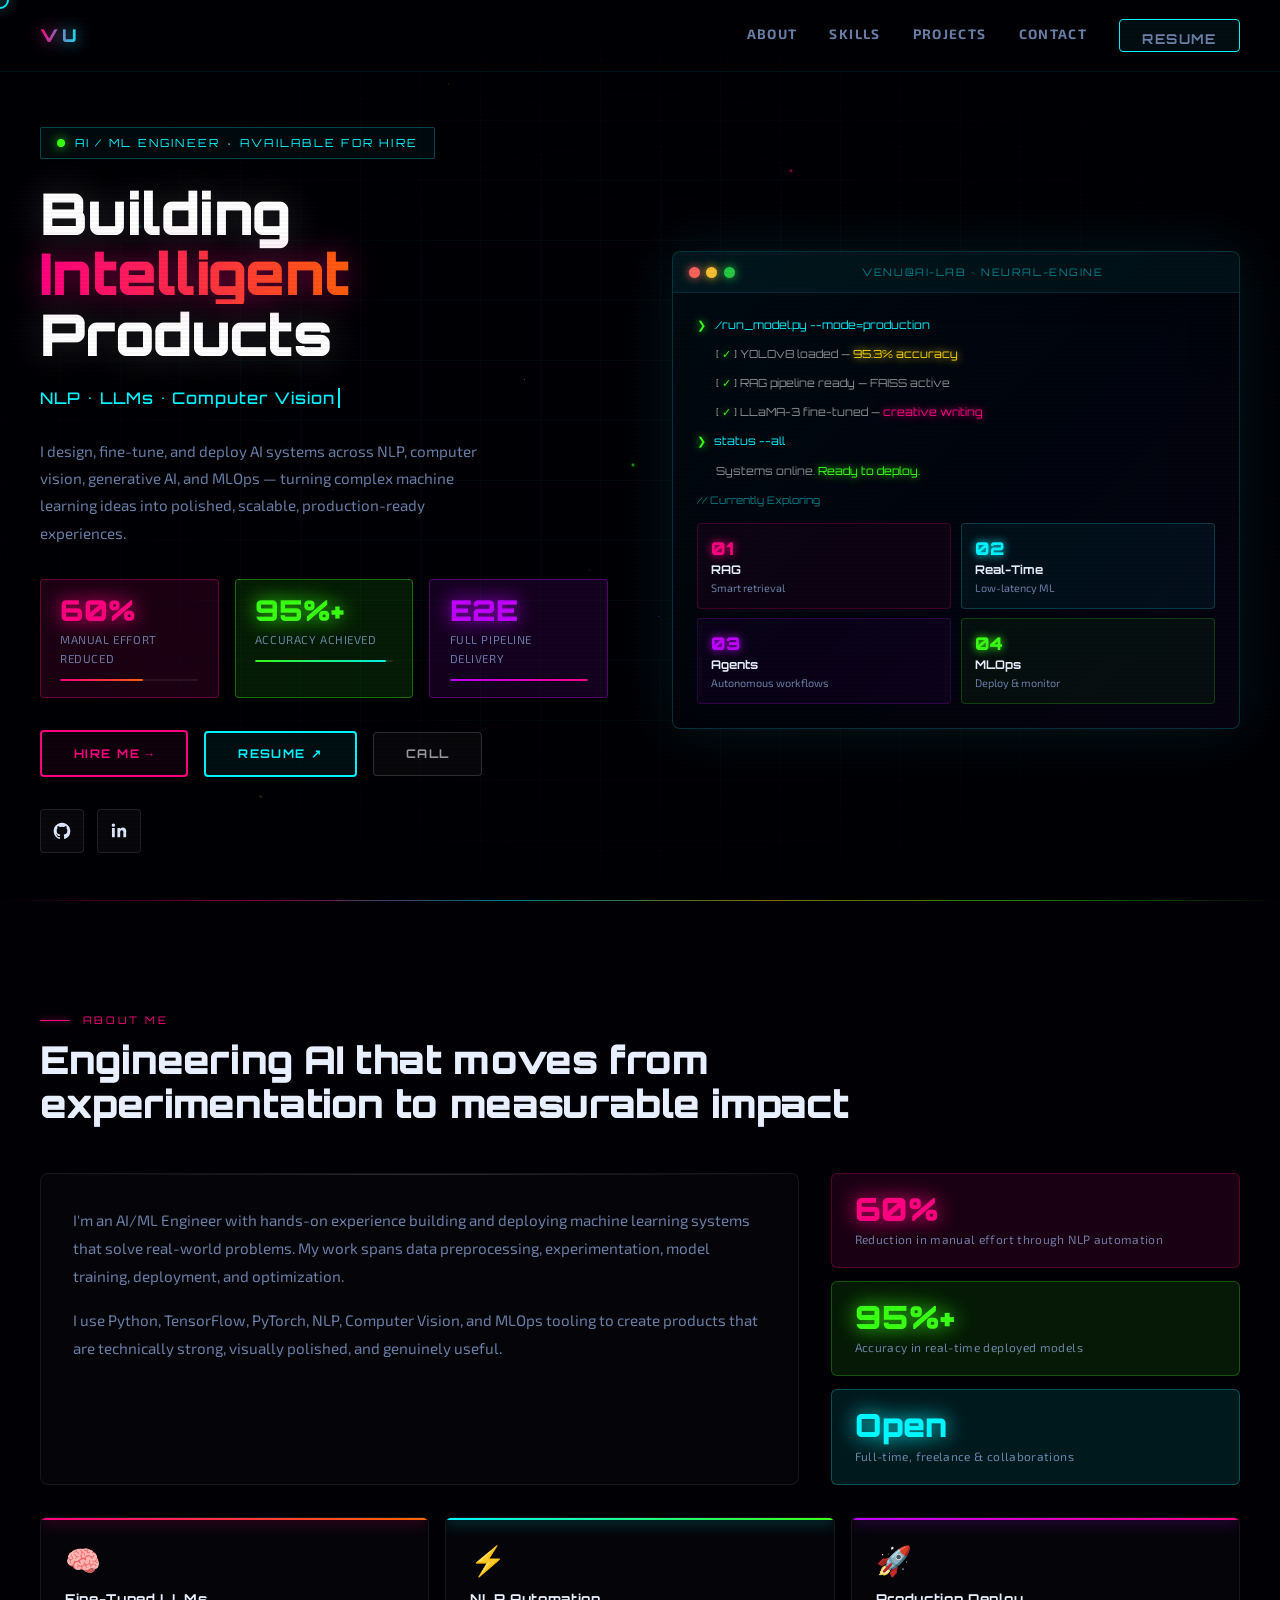
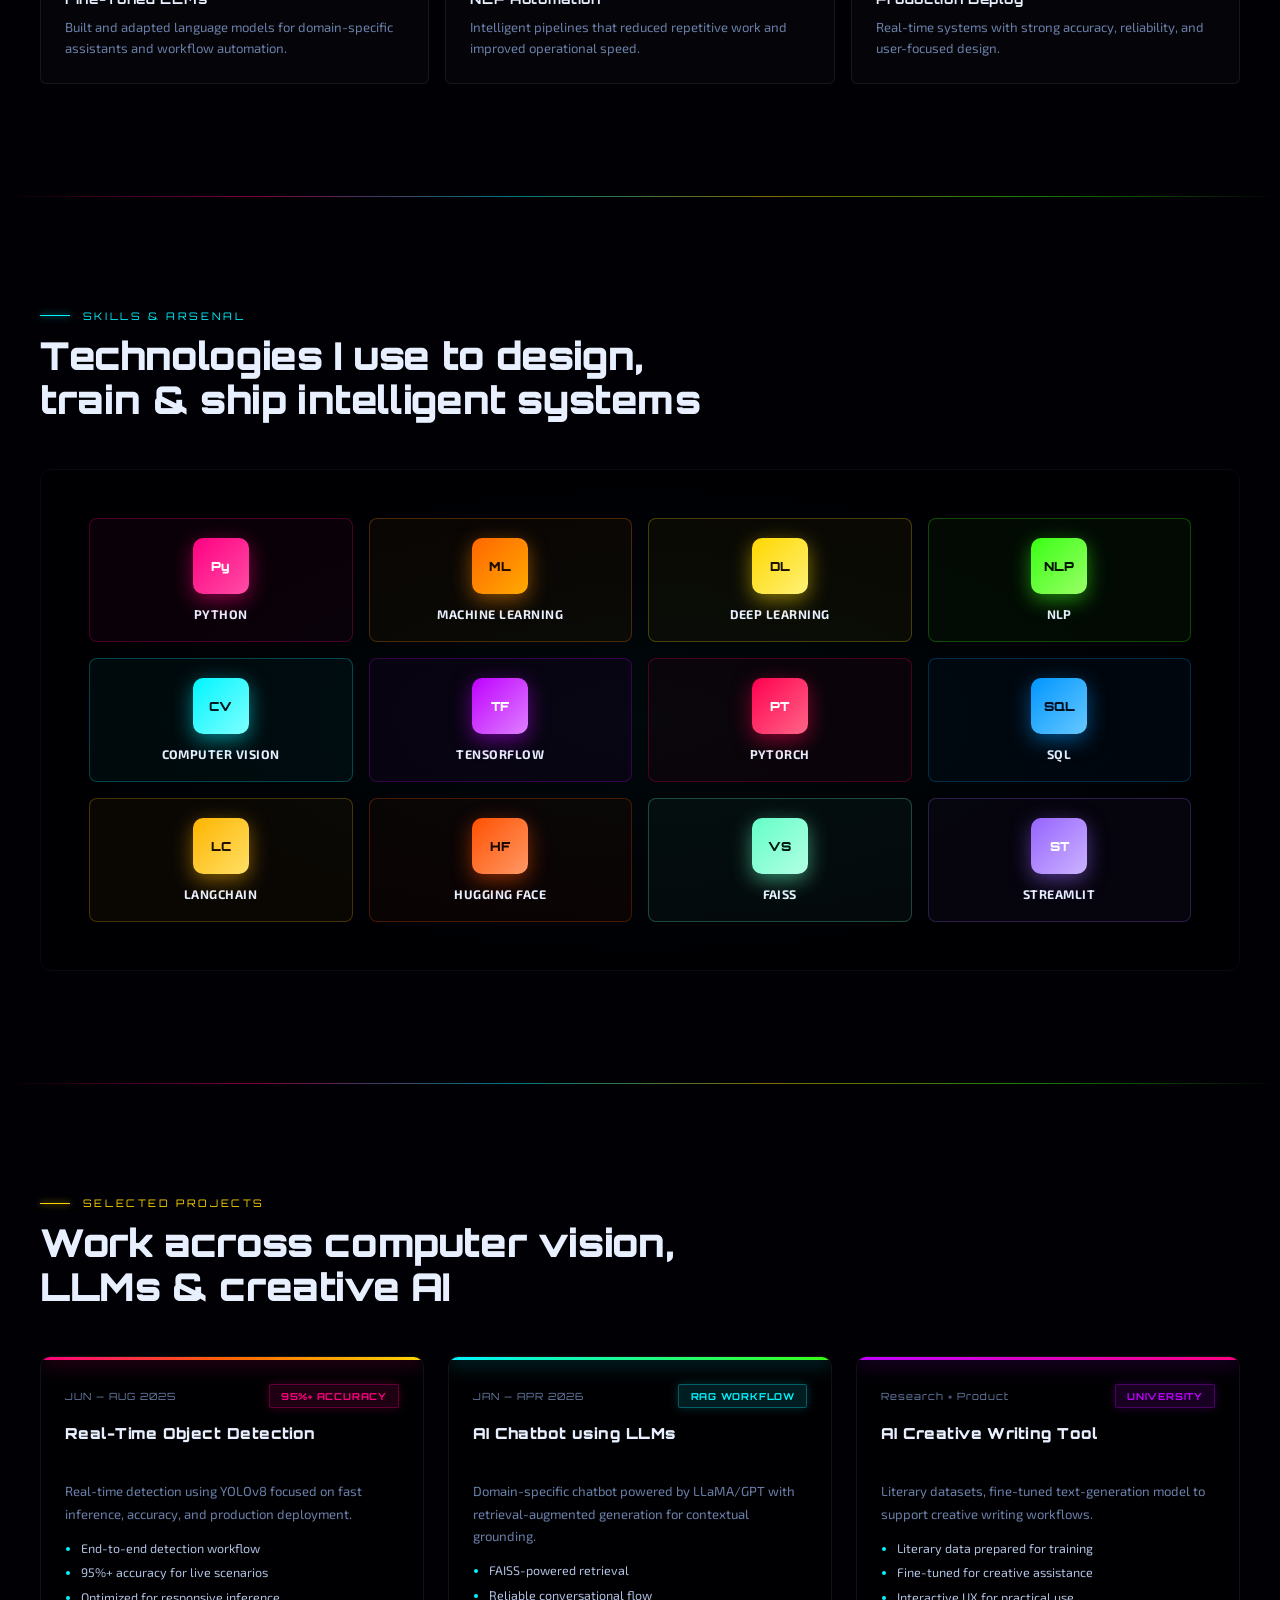
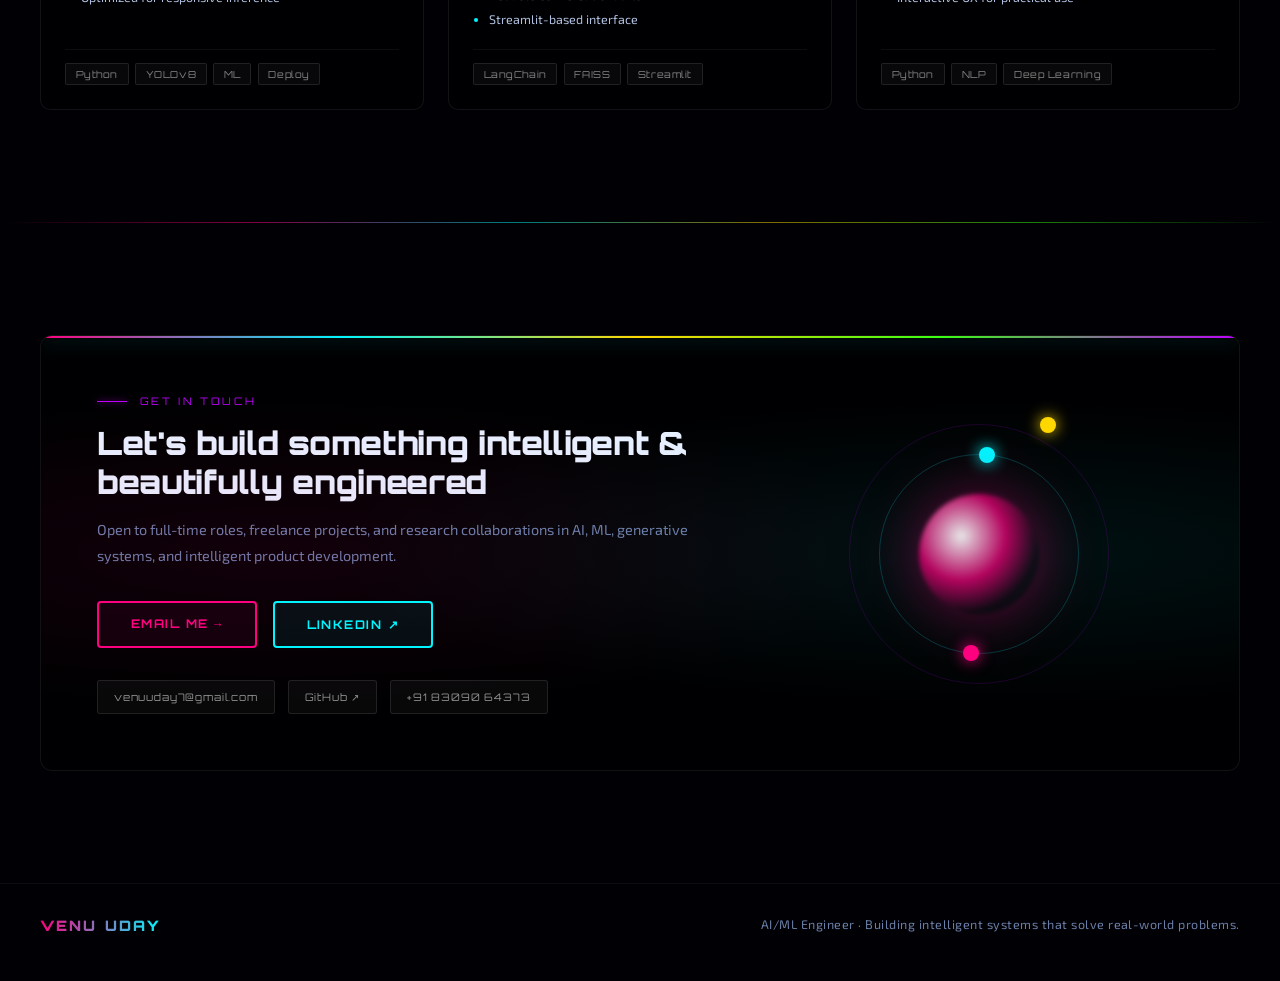
==== commit 518df2c8: "Update index.html" ====
--- a/index.html
+++ b/index.html
@@ -1,942 +1,594 @@
 <!DOCTYPE html>
 <html lang="en">
-  <head>
-    <meta charset="UTF-8" />
-    <meta name="viewport" content="width=device-width, initial-scale=1.0" />
-    <title>Venu Uday | AI/ML Engineer Portfolio</title>
-    <meta
-      name="description"
-      content="Portfolio of an AI/ML Engineer building intelligent systems across NLP, computer vision, LLMs, and MLOps."
-    />
-    <link rel="preconnect" href="https://fonts.googleapis.com" />
-    <link rel="preconnect" href="https://fonts.gstatic.com" crossorigin />
-    <link
-      href="https://fonts.googleapis.com/css2?family=Inter:wght@400;500;600;700;800&family=Space+Grotesk:wght@500;700&display=swap"
-      rel="stylesheet"
-    />
-    <style>
-      :root {
-        --bg: #070b1a;
-        --bg-soft: #0d1330;
-        --card: rgba(255, 255, 255, 0.08);
-        --card-border: rgba(255, 255, 255, 0.14);
-        --text: #ecf2ff;
-        --muted: #a9b6d3;
-        --primary: #7c3aed;
-        --secondary: #06b6d4;
-        --accent: #f472b6;
-        --accent-2: #f59e0b;
-        --success: #22c55e;
-        --shadow: 0 24px 60px rgba(0, 0, 0, 0.35);
-        --radius: 24px;
-        --container: 1180px;
-      }
-
-      * {
-        box-sizing: border-box;
-        margin: 0;
-        padding: 0;
-      }
-
-      html {
-        scroll-behavior: smooth;
-      }
-
-      body {
-        font-family: "Inter", sans-serif;
-        background:
-          radial-gradient(circle at top left, rgba(124, 58, 237, 0.35), transparent 32%),
-          radial-gradient(circle at top right, rgba(6, 182, 212, 0.28), transparent 28%),
-          radial-gradient(circle at bottom center, rgba(244, 114, 182, 0.2), transparent 30%),
-          linear-gradient(135deg, #050816 0%, #0b1023 35%, #101936 100%);
-        color: var(--text);
-        min-height: 100vh;
-        overflow-x: hidden;
-      }
-
-      body::before,
-      body::after {
-        content: "";
-        position: fixed;
-        inset: auto;
-        border-radius: 999px;
-        filter: blur(80px);
-        z-index: -1;
-      }
-
-      body::before {
-        width: 280px;
-        height: 280px;
-        top: 10%;
-        left: -60px;
-        background: rgba(124, 58, 237, 0.32);
-      }
-
-      body::after {
-        width: 320px;
-        height: 320px;
-        bottom: 4%;
-        right: -90px;
-        background: rgba(6, 182, 212, 0.24);
-      }
-
-      a {
-        color: inherit;
-        text-decoration: none;
-      }
-
-      img,
-      svg {
-        display: block;
-      }
-
-      .container {
-        width: min(var(--container), calc(100% - 2rem));
-        margin: 0 auto;
-      }
-
-      .glass-card {
-        background: var(--card);
-        border: 1px solid var(--card-border);
-        box-shadow: var(--shadow);
-        backdrop-filter: blur(18px);
-        -webkit-backdrop-filter: blur(18px);
-        border-radius: var(--radius);
-      }
-
-      .site-header {
-        position: sticky;
-        top: 0;
-        z-index: 50;
-        backdrop-filter: blur(16px);
-        background: rgba(7, 11, 26, 0.55);
-        border-bottom: 1px solid rgba(255, 255, 255, 0.08);
-      }
-
-      .navbar {
-        display: flex;
-        align-items: center;
-        justify-content: space-between;
-        min-height: 82px;
-        gap: 1rem;
-      }
-
-      .brand {
-        display: flex;
-        align-items: center;
-        gap: 0.8rem;
-        font-weight: 800;
-      }
-
-      .brand-mark {
-        width: 44px;
-        height: 44px;
-        border-radius: 14px;
-        display: grid;
-        place-items: center;
-        background: linear-gradient(135deg, var(--primary), var(--secondary));
-        box-shadow: 0 12px 30px rgba(124, 58, 237, 0.35);
-        font-family: "Space Grotesk", sans-serif;
-      }
-
-      .brand-text {
-        font-size: 1.05rem;
-        letter-spacing: 0.02em;
-      }
-
-      .nav-menu {
-        display: flex;
-        align-items: center;
-        gap: 0.9rem;
-        flex-wrap: wrap;
-      }
-
-      .nav-menu a {
-        color: var(--muted);
-        font-weight: 600;
-        transition: 0.25s ease;
-      }
-
-      .nav-menu a:hover {
-        color: white;
-      }
-
-      .button {
-        display: inline-flex;
-        align-items: center;
-        justify-content: center;
-        gap: 0.5rem;
-        padding: 0.9rem 1.3rem;
-        border-radius: 999px;
-        font-weight: 700;
-        transition: transform 0.25s ease, box-shadow 0.25s ease, border-color 0.25s ease;
-        border: 1px solid transparent;
-      }
-
-      .button:hover {
-        transform: translateY(-2px);
-      }
-
-      .button-primary {
-        background: linear-gradient(135deg, var(--primary), var(--accent));
-        color: white;
-        box-shadow: 0 14px 35px rgba(124, 58, 237, 0.35);
-      }
-
-      .button-secondary {
-        background: rgba(255, 255, 255, 0.06);
-        border-color: rgba(255, 255, 255, 0.12);
-      }
-
-      .button-ghost {
-        background: rgba(6, 182, 212, 0.1);
-        border-color: rgba(6, 182, 212, 0.28);
-      }
-
-      .section {
-        padding: 5.5rem 0;
-      }
-
-      .hero {
-        display: grid;
-        grid-template-columns: 1.15fr 0.85fr;
-        gap: 2rem;
-        align-items: center;
-        min-height: calc(100vh - 82px);
-        padding: 4rem 0 5rem;
-      }
-
-      .eyebrow {
-        display: inline-flex;
-        align-items: center;
-        gap: 0.45rem;
-        padding: 0.45rem 0.8rem;
-        border-radius: 999px;
-        background: rgba(255, 255, 255, 0.06);
-        border: 1px solid rgba(255, 255, 255, 0.1);
-        color: #d8e3ff;
-        font-size: 0.88rem;
-        font-weight: 700;
-        margin-bottom: 1rem;
-      }
-
-      .intro-chip {
-        display: inline-flex;
-        gap: 0.65rem;
-        align-items: center;
-        padding: 0.55rem 0.85rem;
-        border-radius: 999px;
-        background: linear-gradient(135deg, rgba(124, 58, 237, 0.16), rgba(6, 182, 212, 0.16));
-        border: 1px solid rgba(255, 255, 255, 0.12);
-        margin-bottom: 1.2rem;
-        color: #dde8ff;
-      }
-
-      .intro-chip-label {
-        color: white;
-        font-weight: 700;
-      }
-
-      h1,
-      h2,
-      h3 {
-        font-family: "Space Grotesk", sans-serif;
-        line-height: 1.05;
-      }
-
-      h1 {
-        font-size: clamp(2.7rem, 6vw, 5.3rem);
-        margin-bottom: 1.2rem;
-        max-width: 11ch;
-      }
-
-      .gradient-text {
-        display: inline-block;
-        background: linear-gradient(135deg, #8b5cf6, #22d3ee, #fb7185, #f59e0b);
-        -webkit-background-clip: text;
-        background-clip: text;
-        color: transparent;
-        padding-left: 0.22rem;
-      }
-
-      .hero-text,
-      .contact-copy,
-      .about-grid p,
-      .panel-content p,
-      .project-card p,
-      .feature-card p,
-      .skill-pill p,
-      .metric-label,
-      .mini-grid p,
-      .section-heading p:last-child {
-        color: var(--muted);
-        line-height: 1.75;
-      }
-
-      .hero-text {
-        font-size: 1.08rem;
-        max-width: 62ch;
-      }
-
-      .hero-highlights,
-      .highlight-list,
-      .projects-grid,
-      .skills-grid,
-      .about-grid {
-        display: grid;
-        gap: 1rem;
-      }
-
-      .hero-highlights {
-        grid-template-columns: repeat(3, minmax(0, 1fr));
-        margin: 2rem 0;
-      }
-
-      .highlight-card {
-        padding: 1.05rem;
-        border-radius: 22px;
-        background: linear-gradient(180deg, rgba(255,255,255,0.1), rgba(255,255,255,0.04));
-        border: 1px solid rgba(255,255,255,0.1);
-      }
-
-      .highlight-card strong,
-      .metric-value {
-        display: block;
-        font-size: 1.5rem;
-        font-family: "Space Grotesk", sans-serif;
-        margin-bottom: 0.3rem;
-        color: white;
-      }
-
-      .hero-actions,
-      .contact-actions,
-      .contact-links,
-      .social-links,
-      .tag-row {
-        display: flex;
-        flex-wrap: wrap;
-        gap: 0.9rem;
-        align-items: center;
-      }
-
-      .social-links {
-        margin-top: 1.3rem;
-      }
-
-      .social-links a {
-        width: 48px;
-        height: 48px;
-        border-radius: 16px;
-        display: grid;
-        place-items: center;
-        background: rgba(255, 255, 255, 0.06);
-        border: 1px solid rgba(255, 255, 255, 0.1);
-        transition: 0.25s ease;
-      }
-
-      .social-links a:hover {
-        background: linear-gradient(135deg, rgba(124,58,237,0.25), rgba(6,182,212,0.22));
-        transform: translateY(-3px);
-      }
-
-      .social-links svg {
-        width: 22px;
-        height: 22px;
-        fill: #f3f7ff;
-      }
-
-      .hero-visual {
-        position: relative;
-        min-height: 560px;
-        display: flex;
-        align-items: center;
-        justify-content: center;
-      }
-
-      .hero-orb {
-        position: absolute;
-        border-radius: 999px;
-        filter: blur(6px);
-        opacity: 0.75;
-        animation: float 8s ease-in-out infinite;
-      }
-
-      .hero-orb-one {
-        width: 210px;
-        height: 210px;
-        top: 8%;
-        right: 6%;
-        background: radial-gradient(circle at 30% 30%, rgba(255,255,255,0.85), rgba(124,58,237,0.2) 35%, rgba(124,58,237,0.02) 70%);
-      }
-
-      .hero-orb-two {
-        width: 230px;
-        height: 230px;
-        bottom: 8%;
-        left: 0;
-        background: radial-gradient(circle at 30% 30%, rgba(255,255,255,0.75), rgba(6,182,212,0.2) 35%, rgba(6,182,212,0.03) 70%);
-        animation-delay: -3s;
-      }
-
-      .hero-panel {
-        position: relative;
-        width: 100%;
-        max-width: 500px;
-        padding: 1.2rem;
-      }
-
-      .panel-header {
-        display: flex;
-        gap: 0.45rem;
-        padding-bottom: 1rem;
-      }
-
-      .panel-header span {
-        width: 12px;
-        height: 12px;
-        border-radius: 999px;
-      }
-
-      .panel-header span:nth-child(1) { background: #fb7185; }
-      .panel-header span:nth-child(2) { background: #f59e0b; }
-      .panel-header span:nth-child(3) { background: #22c55e; }
-
-      .panel-content {
-        padding: 1rem;
-        border-radius: 20px;
-        background: linear-gradient(180deg, rgba(255,255,255,0.08), rgba(255,255,255,0.03));
-      }
-
-      .panel-label {
-        color: #bdeafe;
-        font-weight: 700;
-        margin-bottom: 0.5rem;
-      }
-
-      .panel-content h2 {
-        font-size: 1.7rem;
-        margin-bottom: 1rem;
-      }
-
-      .mini-grid,
-      .highlight-list,
-      .projects-grid,
-      .skills-grid {
-        grid-template-columns: repeat(2, minmax(0, 1fr));
-      }
-
-      .mini-grid article,
-      .feature-card,
-      .project-card,
-      .skill-pill,
-      .metrics-card,
-      .contact-card,
-      .about-grid article {
-        border: 1px solid rgba(255, 255, 255, 0.1);
-      }
-
-      .mini-grid article {
-        border-radius: 18px;
-        padding: 1rem;
-        background: rgba(255, 255, 255, 0.05);
-      }
-
-      .mini-grid span,
-      .skill-pill span {
-        display: inline-grid;
-        place-items: center;
-        width: 42px;
-        height: 42px;
-        border-radius: 14px;
-        font-weight: 800;
-        margin-bottom: 0.8rem;
-        background: linear-gradient(135deg, rgba(124,58,237,0.85), rgba(6,182,212,0.85));
-      }
-
-      .section-heading {
-        max-width: 760px;
-        margin-bottom: 2rem;
-      }
-
-      .section-heading h2 {
-        font-size: clamp(2rem, 4vw, 3.2rem);
-        margin-top: 0.35rem;
-      }
-
-      .about-grid {
-        grid-template-columns: 1.2fr 0.8fr;
-        align-items: stretch;
-      }
-
-      .about-grid article,
-      .metrics-card,
-      .contact-card {
-        padding: 1.5rem;
-      }
-
-      .about-grid article p + p {
-        margin-top: 1rem;
-      }
-
-      .metrics-card {
-        display: grid;
-        gap: 1rem;
-        background: linear-gradient(180deg, rgba(124,58,237,0.12), rgba(6,182,212,0.08));
-      }
-
-      .highlight-list {
-        margin-top: 1rem;
-        grid-template-columns: repeat(3, minmax(0, 1fr));
-      }
-
-      .feature-card,
-      .project-card,
-      .skill-pill {
-        padding: 1.3rem;
-        border-radius: 22px;
-        background: linear-gradient(180deg, rgba(255,255,255,0.08), rgba(255,255,255,0.03));
-        transition: 0.25s ease;
-      }
-
-      .feature-card:hover,
-      .project-card:hover,
-      .skill-pill:hover,
-      .highlight-card:hover {
-        transform: translateY(-6px);
-        border-color: rgba(255,255,255,0.18);
-      }
-
-      .skills-grid {
-        grid-template-columns: repeat(4, minmax(0, 1fr));
-      }
-
-      .skill-pill {
-        text-align: center;
-      }
-
-      .skill-pill span {
-        margin-inline: auto;
-      }
-
-      .projects-grid {
-        grid-template-columns: repeat(3, minmax(0, 1fr));
-      }
-
-      .project-topline {
-        display: flex;
-        align-items: center;
-        justify-content: space-between;
-        gap: 1rem;
-        color: #c9d7f5;
-        font-size: 0.92rem;
-        margin-bottom: 1rem;
-      }
-
-      .project-topline span {
-        padding: 0.4rem 0.7rem;
-        border-radius: 999px;
-        background: rgba(34, 197, 94, 0.14);
-        color: #a7f3d0;
-        font-weight: 700;
-      }
-
-      .project-card h3,
-      .feature-card h3 {
-        margin-bottom: 0.8rem;
-        font-size: 1.35rem;
-      }
-
-      .project-card ul {
-        padding-left: 1.1rem;
-        margin: 1rem 0;
-        color: #d5def2;
-        line-height: 1.7;
-      }
-
-      .tag-row span {
-        padding: 0.45rem 0.75rem;
-        border-radius: 999px;
-        background: rgba(255, 255, 255, 0.06);
-        border: 1px solid rgba(255, 255, 255, 0.08);
-        color: #dce7ff;
-        font-size: 0.9rem;
-      }
-
-      .contact-card {
-        background:
-          radial-gradient(circle at top left, rgba(124,58,237,0.2), transparent 30%),
-          radial-gradient(circle at bottom right, rgba(6,182,212,0.18), transparent 30%),
-          rgba(255,255,255,0.06);
-      }
-
-      .contact-copy {
-        margin-bottom: 1.2rem;
-        max-width: 60ch;
-      }
-
-      .contact-links {
-        margin-top: 1.2rem;
-      }
-
-      .contact-links a {
-        color: #dbeafe;
-        padding: 0.7rem 1rem;
-        border-radius: 999px;
-        background: rgba(255, 255, 255, 0.06);
-        border: 1px solid rgba(255, 255, 255, 0.08);
-      }
-
-      .site-footer {
-        padding: 1.8rem 0 2.5rem;
-        color: var(--muted);
-      }
-
-      .footer-inner {
-        display: flex;
-        justify-content: space-between;
-        gap: 1rem;
-        flex-wrap: wrap;
-        border-top: 1px solid rgba(255,255,255,0.08);
-        padding-top: 1.5rem;
-      }
-
-      @keyframes float {
-        0%, 100% { transform: translateY(0px); }
-        50% { transform: translateY(-16px); }
-      }
-
-      @media (max-width: 1080px) {
-        .hero,
-        .about-grid,
-        .projects-grid {
-          grid-template-columns: 1fr;
-        }
-
-        .skills-grid {
-          grid-template-columns: repeat(3, minmax(0, 1fr));
-        }
-
-        .hero {
-          min-height: auto;
-        }
-      }
-
-      @media (max-width: 720px) {
-        .nav-menu,
-        .hero-highlights,
-        .highlight-list,
-        .projects-grid,
-        .skills-grid,
-        .mini-grid {
-          grid-template-columns: 1fr;
-        }
-
-        .nav-menu,
-        .hero-actions,
-        .contact-actions,
-        .contact-links {
-          flex-direction: column;
-          align-items: stretch;
-        }
-
-        .button {
-          width: 100%;
-        }
-
-        .site-header {
-          position: static;
-        }
-      }
-    </style>
-  </head>
-  <body>
-    <header class="site-header">
-      <nav class="navbar container" aria-label="Primary">
-        <a class="brand" href="#hero" aria-label="Portfolio home">
-          <span class="brand-mark">AI</span>
-          <span class="brand-text">Venu Uday</span>
-        </a>
-
-        <div class="nav-menu">
-          <a href="#about">About</a>
-          <a href="#skills">Skills</a>
-          <a href="#projects">Projects</a>
-          <a href="#contact">Contact</a>
-          <a class="button button-ghost" href="https://drive.google.com/file/d/1JXbQJt2JcHy2kgF5zCFhi_0Fpc0AkaMP/view?usp=sharing" target="_blank" rel="noreferrer">
-            Resume
-          </a>
+<head>
+<meta charset="UTF-8"/>
+<meta name="viewport" content="width=device-width,initial-scale=1.0"/>
+<title>Venu Uday | AI/ML Engineer</title>
+<link rel="preconnect" href="https://fonts.googleapis.com"/>
+<link rel="preconnect" href="https://fonts.gstatic.com" crossorigin/>
+<link href="https://fonts.googleapis.com/css2?family=Exo+2:wght@300;400;600;700;800;900&family=Orbitron:wght@500;700;900&display=swap" rel="stylesheet"/>
+<style>
+*,*::before,*::after{box-sizing:border-box;margin:0;padding:0}
+html{scroll-behavior:smooth}
+:root{
+  --pink:#ff0080;--cyan:#00f5ff;--gold:#ffd700;--lime:#39ff14;--purple:#bf00ff;--orange:#ff6600;
+  --bg:#000005;--text:#e8f0ff;--muted:#6a7fa8;
+}
+body{font-family:'Exo 2',sans-serif;background:var(--bg);color:var(--text);overflow-x:hidden;cursor:none}
+
+/* ── CUSTOM CURSOR ── */
+#cursor{position:fixed;width:18px;height:18px;border:2px solid var(--cyan);border-radius:50%;pointer-events:none;z-index:99999;transform:translate(-50%,-50%);transition:width .2s,height .2s,background .2s;mix-blend-mode:difference}
+#cursor-trail{position:fixed;width:40px;height:40px;border-radius:50%;pointer-events:none;z-index:99998;transform:translate(-50%,-50%);background:radial-gradient(circle,rgba(0,245,255,0.15),transparent 70%);transition:left .08s,top .08s}
+
+/* ── CANVAS PARTICLES ── */
+#particles{position:fixed;inset:0;z-index:0;pointer-events:none}
+
+/* ── SCANLINES ── */
+body::after{content:'';position:fixed;inset:0;background:repeating-linear-gradient(0deg,transparent,transparent 2px,rgba(0,0,0,0.03) 2px,rgba(0,0,0,0.03) 4px);pointer-events:none;z-index:9998;animation:scanMove 8s linear infinite}
+@keyframes scanMove{0%{background-position:0 0}100%{background-position:0 100px}}
+
+/* ── GRID BG ── */
+.grid-bg{position:fixed;inset:0;background-image:linear-gradient(rgba(0,245,255,0.03) 1px,transparent 1px),linear-gradient(90deg,rgba(0,245,255,0.03) 1px,transparent 1px);background-size:60px 60px;z-index:0;pointer-events:none}
+.grid-bg::after{content:'';position:absolute;inset:0;background:radial-gradient(ellipse at 50% 50%,transparent 40%,var(--bg) 80%)}
+
+/* ── NAV ── */
+nav{position:fixed;top:0;width:100%;z-index:1000;padding:1.2rem 0;background:linear-gradient(180deg,rgba(0,0,5,0.95),transparent);border-bottom:1px solid rgba(0,245,255,0.08)}
+.nav-inner{width:min(1200px,calc(100% - 3rem));margin:0 auto;display:flex;align-items:center;justify-content:space-between}
+.logo{font-family:'Orbitron',monospace;font-weight:900;font-size:1.1rem;letter-spacing:.2em;color:transparent;background:linear-gradient(90deg,var(--pink),var(--cyan));-webkit-background-clip:text;background-clip:text;text-decoration:none;position:relative}
+.logo-glow{position:absolute;inset:0;background:linear-gradient(90deg,var(--pink),var(--cyan));-webkit-background-clip:text;background-clip:text;color:transparent;filter:blur(8px);animation:logoPulse 2s ease-in-out infinite alternate;pointer-events:none}
+@keyframes logoPulse{0%{opacity:.4}100%{opacity:1}}
+.nav-links{display:flex;gap:2rem;align-items:center}
+.nav-links a{font-size:.85rem;font-weight:700;letter-spacing:.1em;text-transform:uppercase;color:var(--muted);text-decoration:none;transition:color .2s;position:relative;padding-bottom:4px}
+.nav-links a::after{content:'';position:absolute;bottom:0;left:0;width:0;height:1px;background:var(--cyan);transition:width .3s;box-shadow:0 0 8px var(--cyan)}
+.nav-links a:hover{color:var(--cyan)}
+.nav-links a:hover::after{width:100%}
+.nav-btn{font-family:'Orbitron',monospace;font-size:.75rem;font-weight:700;letter-spacing:.12em;text-transform:uppercase;padding:.6rem 1.4rem;border:1px solid var(--cyan);color:var(--cyan);background:rgba(0,245,255,0.05);border-radius:4px;transition:all .25s;text-decoration:none;position:relative;overflow:hidden}
+.nav-btn::before{content:'';position:absolute;inset:0;background:var(--cyan);transform:scaleX(0);transform-origin:left;transition:transform .3s;z-index:-1}
+.nav-btn:hover{color:#000;box-shadow:0 0 25px rgba(0,245,255,0.6)}
+.nav-btn:hover::before{transform:scaleX(1)}
+
+/* ── HERO ── */
+.hero{min-height:100vh;display:flex;align-items:center;position:relative;z-index:1;padding-top:5rem}
+.hero-inner{width:min(1200px,calc(100% - 3rem));margin:0 auto;display:grid;grid-template-columns:1fr 1fr;gap:4rem;align-items:center}
+.hero-tag{display:inline-flex;align-items:center;gap:.6rem;font-family:'Orbitron',monospace;font-size:.7rem;letter-spacing:.2em;text-transform:uppercase;color:var(--cyan);padding:.5rem 1rem;border:1px solid rgba(0,245,255,.25);background:rgba(0,245,255,.04);border-radius:2px;margin-bottom:1.5rem;animation:tagBlink 3s ease-in-out infinite}
+.hero-tag .dot{width:8px;height:8px;border-radius:50%;background:var(--lime);box-shadow:0 0 12px var(--lime);animation:dotPulse 1.5s ease-in-out infinite}
+@keyframes tagBlink{0%,100%{border-color:rgba(0,245,255,.25);box-shadow:none}50%{border-color:rgba(0,245,255,.6);box-shadow:0 0 20px rgba(0,245,255,.15)}}
+@keyframes dotPulse{0%,100%{transform:scale(1);opacity:1}50%{transform:scale(1.5);opacity:.6}}
+h1.hero-title{font-family:'Orbitron',monospace;font-size:clamp(2rem,4.5vw,4rem);font-weight:900;line-height:1.05;letter-spacing:-.01em;margin-bottom:1.5rem}
+.line1{display:block;color:white;text-shadow:0 0 40px rgba(255,255,255,.2)}
+.line2{display:block;background:linear-gradient(90deg,var(--pink),var(--orange),var(--gold),var(--lime),var(--cyan),var(--purple));background-size:300%;-webkit-background-clip:text;background-clip:text;color:transparent;animation:hyperRainbow 4s linear infinite;filter:drop-shadow(0 0 15px rgba(255,0,128,.5))}
+@keyframes hyperRainbow{0%{background-position:0%}100%{background-position:300%}}
+.line3{display:block;color:white;text-shadow:0 0 40px rgba(255,255,255,.2)}
+.typewriter-wrap{font-size:1rem;color:var(--cyan);font-family:'Orbitron',monospace;font-weight:500;letter-spacing:.06em;margin-bottom:1.5rem;height:1.6rem}
+#typewriter{border-right:2px solid var(--cyan);padding-right:3px;animation:blink .7s step-end infinite}
+@keyframes blink{50%{border-color:transparent}}
+.hero-desc{color:var(--muted);line-height:1.8;font-size:.95rem;max-width:52ch;margin-bottom:2rem}
+.stats-row{display:flex;gap:1rem;margin-bottom:2rem;flex-wrap:wrap}
+.stat-box{flex:1;min-width:110px;padding:1rem 1.2rem;border:1px solid;position:relative;overflow:hidden;border-radius:4px}
+.stat-box::before{content:'';position:absolute;inset:0;opacity:.06}
+.stat-box.s1{border-color:rgba(255,0,128,.4);background:rgba(255,0,128,.05)}.stat-box.s1::before{background:var(--pink)}
+.stat-box.s2{border-color:rgba(57,255,20,.4);background:rgba(57,255,20,.05)}.stat-box.s2::before{background:var(--lime)}
+.stat-box.s3{border-color:rgba(191,0,255,.4);background:rgba(191,0,255,.05)}.stat-box.s3::before{background:var(--purple)}
+.stat-val{font-family:'Orbitron',monospace;font-size:1.8rem;font-weight:900;display:block;line-height:1;margin-bottom:.2rem}
+.s1 .stat-val{color:var(--pink);text-shadow:0 0 20px var(--pink)}
+.s2 .stat-val{color:var(--lime);text-shadow:0 0 20px var(--lime)}
+.s3 .stat-val{color:var(--purple);text-shadow:0 0 20px var(--purple)}
+.stat-lbl{font-size:.72rem;color:var(--muted);line-height:1.4;text-transform:uppercase;letter-spacing:.05em}
+.stat-bar{height:2px;margin-top:.8rem;background:rgba(255,255,255,.08);border-radius:999px;overflow:hidden}
+.stat-bar-fill{height:100%;border-radius:999px;animation:barGrow 2s 1s ease forwards;width:0}
+.s1 .stat-bar-fill{background:linear-gradient(90deg,var(--pink),var(--orange));box-shadow:0 0 10px var(--pink)}
+.s2 .stat-bar-fill{background:linear-gradient(90deg,var(--lime),var(--cyan));box-shadow:0 0 10px var(--lime)}
+.s3 .stat-bar-fill{background:linear-gradient(90deg,var(--purple),var(--pink));box-shadow:0 0 10px var(--purple)}
+@keyframes barGrow{to{width:var(--w)}}
+.btn-row{display:flex;gap:1rem;flex-wrap:wrap;align-items:center;margin-bottom:2rem}
+.btn{display:inline-flex;align-items:center;gap:.5rem;padding:.85rem 2rem;border-radius:4px;font-family:'Orbitron',monospace;font-size:.75rem;font-weight:700;letter-spacing:.12em;text-transform:uppercase;text-decoration:none;transition:all .25s;position:relative;overflow:hidden}
+.btn::before{content:'';position:absolute;inset:0;transform:scaleX(0);transform-origin:left;transition:transform .3s;z-index:-1}
+.btn-primary{border:2px solid var(--pink);color:var(--pink);background:rgba(255,0,128,.06)}
+.btn-primary::before{background:var(--pink)}
+.btn-primary:hover{color:#000;box-shadow:0 0 40px rgba(255,0,128,.7),0 0 80px rgba(255,0,128,.3)}
+.btn-primary:hover::before{transform:scaleX(1)}
+.btn-secondary{border:2px solid var(--cyan);color:var(--cyan);background:rgba(0,245,255,.06)}
+.btn-secondary::before{background:var(--cyan)}
+.btn-secondary:hover{color:#000;box-shadow:0 0 40px rgba(0,245,255,.7)}
+.btn-secondary:hover::before{transform:scaleX(1)}
+.btn-ghost{border:1px solid rgba(255,255,255,.15);color:rgba(255,255,255,.6);background:rgba(255,255,255,.03)}
+.btn-ghost:hover{border-color:rgba(255,255,255,.4);color:white}
+.social-row{display:flex;gap:.8rem}
+.social-btn{width:44px;height:44px;display:grid;place-items:center;border:1px solid rgba(255,255,255,.1);background:rgba(255,255,255,.03);border-radius:4px;transition:all .25s;text-decoration:none}
+.social-btn:hover{transform:translateY(-4px);border-color:var(--cyan);box-shadow:0 0 20px rgba(0,245,255,.3)}
+.social-btn svg{width:20px;height:20px;fill:#dde9ff}
+
+/* ── TERMINAL ── */
+.terminal{position:relative;border:1px solid rgba(0,245,255,.2);border-radius:8px;overflow:hidden;background:rgba(0,5,15,.8);backdrop-filter:blur(20px);box-shadow:0 0 60px rgba(0,245,255,.1),inset 0 0 60px rgba(0,0,0,.5)}
+.terminal::before{content:'';position:absolute;inset:0;background:linear-gradient(135deg,rgba(0,245,255,.03) 0%,transparent 50%,rgba(191,0,255,.03) 100%);pointer-events:none}
+.terminal-bar{padding:.8rem 1rem;background:rgba(0,245,255,.05);border-bottom:1px solid rgba(0,245,255,.1);display:flex;align-items:center;gap:.5rem}
+.terminal-dots{display:flex;gap:.4rem}
+.terminal-dots span{width:11px;height:11px;border-radius:50%}
+.terminal-dots span:nth-child(1){background:#ff5f57;box-shadow:0 0 10px #ff5f57}
+.terminal-dots span:nth-child(2){background:#ffbd2e;box-shadow:0 0 10px #ffbd2e}
+.terminal-dots span:nth-child(3){background:#28c840;box-shadow:0 0 10px #28c840}
+.terminal-title{flex:1;text-align:center;font-family:'Orbitron',monospace;font-size:.65rem;color:rgba(0,245,255,.5);letter-spacing:.15em;text-transform:uppercase}
+.terminal-body{padding:1.5rem}
+.term-line{font-family:'Orbitron',monospace;font-size:.7rem;margin-bottom:.7rem;display:flex;align-items:flex-start;gap:.5rem;line-height:1.6}
+.term-prompt{color:var(--lime);text-shadow:0 0 8px var(--lime);flex-shrink:0}
+.term-cmd{color:var(--cyan)}
+.term-out{color:rgba(255,255,255,.55);padding-left:1.2rem}
+.term-highlight{color:var(--gold);text-shadow:0 0 8px var(--gold)}
+.term-pink{color:var(--pink);text-shadow:0 0 8px var(--pink)}
+.term-green{color:var(--lime);text-shadow:0 0 8px var(--lime)}
+.modules-grid{display:grid;grid-template-columns:1fr 1fr;gap:.6rem;margin-top:1rem}
+.mod{padding:.8rem;border-radius:4px;border:1px solid;transition:transform .2s}
+.mod:hover{transform:scale(1.03)}
+.mod-n{font-family:'Orbitron',monospace;font-size:1.1rem;font-weight:900;display:block;margin-bottom:.2rem}
+.mod h4{font-size:.75rem;font-weight:700;margin-bottom:.15rem;font-family:'Orbitron',monospace}
+.mod p{font-size:.68rem;color:var(--muted);line-height:1.4}
+.m1{background:rgba(255,0,128,.05);border-color:rgba(255,0,128,.2)}.m1 .mod-n{color:var(--pink);text-shadow:0 0 8px var(--pink)}
+.m2{background:rgba(0,245,255,.05);border-color:rgba(0,245,255,.2)}.m2 .mod-n{color:var(--cyan);text-shadow:0 0 8px var(--cyan)}
+.m3{background:rgba(191,0,255,.05);border-color:rgba(191,0,255,.2)}.m3 .mod-n{color:var(--purple);text-shadow:0 0 8px var(--purple)}
+.m4{background:rgba(57,255,20,.05);border-color:rgba(57,255,20,.2)}.m4 .mod-n{color:var(--lime);text-shadow:0 0 8px var(--lime)}
+
+/* ── SECTIONS ── */
+section.s{padding:7rem 0;position:relative;z-index:1}
+.w{width:min(1200px,calc(100% - 3rem));margin:0 auto}
+.sec-label{font-family:'Orbitron',monospace;font-size:.65rem;letter-spacing:.25em;text-transform:uppercase;margin-bottom:.6rem;display:flex;align-items:center;gap:.8rem}
+.sec-label::before{content:'';height:1px;width:30px;box-shadow:0 0 6px currentColor}
+.sec-label.pink{color:var(--pink)}.sec-label.pink::before{background:var(--pink)}
+.sec-label.cyan{color:var(--cyan)}.sec-label.cyan::before{background:var(--cyan)}
+.sec-label.gold{color:var(--gold)}.sec-label.gold::before{background:var(--gold)}
+.sec-label.lime{color:var(--lime)}.sec-label.lime::before{background:var(--lime)}
+.sec-label.purple{color:var(--purple)}.sec-label.purple::before{background:var(--purple)}
+h2.sec-h{font-family:'Orbitron',monospace;font-size:clamp(1.5rem,3vw,2.4rem);font-weight:900;letter-spacing:-.01em;line-height:1.15;margin-bottom:3rem}
+.neon-divider{height:1px;background:linear-gradient(90deg,transparent,var(--pink),var(--cyan),var(--gold),var(--lime),transparent);border:none;margin:0;opacity:.5;position:relative;z-index:1}
+.neon-divider::after{content:'';position:absolute;inset:-1px;background:inherit;filter:blur(4px);opacity:.5}
+
+/* ── ABOUT ── */
+.about-grid{display:grid;grid-template-columns:1.3fr .7fr;gap:2rem;margin-bottom:2rem}
+.glass-box{background:rgba(255,255,255,.02);border:1px solid rgba(255,255,255,.07);border-radius:8px;padding:2rem;position:relative;overflow:hidden;backdrop-filter:blur(10px)}
+.glass-box::before{content:'';position:absolute;top:0;left:0;right:0;height:1px;background:linear-gradient(90deg,transparent,rgba(255,255,255,.15),transparent)}
+.glass-box p{color:var(--muted);line-height:1.85;font-size:.95rem}
+.glass-box p+p{margin-top:1rem}
+.metric-stack{display:grid;gap:.8rem}
+.metric-glitch{padding:1.2rem 1.4rem;border-radius:6px;border:1px solid;position:relative;overflow:hidden;transition:transform .25s}
+.metric-glitch:hover{transform:translateX(4px)}
+.metric-glitch::after{content:'';position:absolute;inset:0;opacity:.05}
+.mg1{border-color:rgba(255,0,128,.3);background:rgba(255,0,128,.05)}.mg1::after{background:var(--pink)}
+.mg2{border-color:rgba(57,255,20,.3);background:rgba(57,255,20,.05)}.mg2::after{background:var(--lime)}
+.mg3{border-color:rgba(0,245,255,.3);background:rgba(0,245,255,.05)}.mg3::after{background:var(--cyan)}
+.mg-val{font-family:'Orbitron',monospace;font-size:2rem;font-weight:900;display:block;line-height:1;margin-bottom:.2rem}
+.mg1 .mg-val{color:var(--pink);text-shadow:0 0 20px var(--pink)}
+.mg2 .mg-val{color:var(--lime);text-shadow:0 0 20px var(--lime)}
+.mg3 .mg-val{color:var(--cyan);text-shadow:0 0 20px var(--cyan)}
+.mg-lbl{font-size:.75rem;color:var(--muted);line-height:1.4;letter-spacing:.03em}
+.feat-row{display:grid;grid-template-columns:repeat(3,1fr);gap:1rem}
+.feat{padding:1.5rem;border-radius:6px;border:1px solid rgba(255,255,255,.07);background:rgba(255,255,255,.02);position:relative;overflow:hidden;transition:all .3s}
+.feat:hover{transform:translateY(-6px)}
+.feat::before{content:'';position:absolute;top:0;left:0;right:0;height:2px}
+.feat:nth-child(1)::before{background:linear-gradient(90deg,var(--pink),var(--orange));box-shadow:0 0 15px var(--pink)}
+.feat:nth-child(2)::before{background:linear-gradient(90deg,var(--cyan),var(--lime));box-shadow:0 0 15px var(--cyan)}
+.feat:nth-child(3)::before{background:linear-gradient(90deg,var(--purple),var(--pink));box-shadow:0 0 15px var(--purple)}
+.feat h3{font-family:'Orbitron',monospace;font-size:.85rem;font-weight:700;margin-bottom:.6rem;letter-spacing:.05em}
+.feat p{font-size:.82rem;color:var(--muted);line-height:1.6}
+.feat-icon{font-size:1.8rem;margin-bottom:.8rem;display:block}
+
+/* ── SKILLS ── */
+.skills-arena{background:rgba(0,0,0,.3);border:1px solid rgba(255,255,255,.04);border-radius:12px;padding:3rem;position:relative;overflow:hidden}
+.skills-arena::before{content:'';position:absolute;inset:0;background:radial-gradient(ellipse at 50% 50%,rgba(0,245,255,.03),transparent 70%);pointer-events:none}
+.skills-hex{display:grid;grid-template-columns:repeat(4,1fr);gap:1rem}
+.skill-hex{position:relative;padding:1.2rem .8rem;border-radius:8px;text-align:center;border:1px solid;transition:all .3s;overflow:hidden;cursor:default}
+.skill-hex:hover{transform:translateY(-8px) scale(1.06)}
+.skill-icon-wrap{width:56px;height:56px;border-radius:10px;display:grid;place-items:center;margin:0 auto .8rem;font-family:'Orbitron',monospace;font-size:.78rem;font-weight:900;position:relative;transition:box-shadow .3s}
+.skill-name{font-size:.78rem;font-weight:700;letter-spacing:.04em;text-transform:uppercase}
+.sk-py{border-color:rgba(255,0,128,.25);background:rgba(255,0,128,.04)}.sk-py .skill-icon-wrap{background:linear-gradient(135deg,#ff0080,#ff4da6);color:white;box-shadow:0 6px 20px rgba(255,0,128,.5)}.sk-py:hover{box-shadow:0 0 40px rgba(255,0,128,.2);border-color:rgba(255,0,128,.6)}
+.sk-ml{border-color:rgba(255,140,0,.25);background:rgba(255,140,0,.04)}.sk-ml .skill-icon-wrap{background:linear-gradient(135deg,#ff6600,#ffaa00);color:#1a0a00;box-shadow:0 6px 20px rgba(255,140,0,.5)}.sk-ml:hover{box-shadow:0 0 40px rgba(255,140,0,.2);border-color:rgba(255,140,0,.6)}
+.sk-dl{border-color:rgba(255,221,0,.25);background:rgba(255,221,0,.04)}.sk-dl .skill-icon-wrap{background:linear-gradient(135deg,#ffd700,#fff176);color:#1a1100;box-shadow:0 6px 20px rgba(255,221,0,.5)}.sk-dl:hover{box-shadow:0 0 40px rgba(255,221,0,.2);border-color:rgba(255,221,0,.6)}
+.sk-nlp{border-color:rgba(57,255,20,.25);background:rgba(57,255,20,.04)}.sk-nlp .skill-icon-wrap{background:linear-gradient(135deg,#39ff14,#99ff66);color:#001400;box-shadow:0 6px 20px rgba(57,255,20,.5)}.sk-nlp:hover{box-shadow:0 0 40px rgba(57,255,20,.2);border-color:rgba(57,255,20,.6)}
+.sk-cv{border-color:rgba(0,245,255,.25);background:rgba(0,245,255,.04)}.sk-cv .skill-icon-wrap{background:linear-gradient(135deg,#00f5ff,#7fffff);color:#00161a;box-shadow:0 6px 20px rgba(0,245,255,.5)}.sk-cv:hover{box-shadow:0 0 40px rgba(0,245,255,.2);border-color:rgba(0,245,255,.6)}
+.sk-tf{border-color:rgba(191,0,255,.25);background:rgba(191,0,255,.04)}.sk-tf .skill-icon-wrap{background:linear-gradient(135deg,#bf00ff,#df80ff);color:white;box-shadow:0 6px 20px rgba(191,0,255,.5)}.sk-tf:hover{box-shadow:0 0 40px rgba(191,0,255,.2);border-color:rgba(191,0,255,.6)}
+.sk-pt{border-color:rgba(255,0,80,.25);background:rgba(255,0,80,.04)}.sk-pt .skill-icon-wrap{background:linear-gradient(135deg,#ff0050,#ff6688);color:white;box-shadow:0 6px 20px rgba(255,0,80,.5)}.sk-pt:hover{box-shadow:0 0 40px rgba(255,0,80,.2);border-color:rgba(255,0,80,.6)}
+.sk-sql{border-color:rgba(0,150,255,.25);background:rgba(0,150,255,.04)}.sk-sql .skill-icon-wrap{background:linear-gradient(135deg,#0096ff,#66c8ff);color:#001020;box-shadow:0 6px 20px rgba(0,150,255,.5)}.sk-sql:hover{box-shadow:0 0 40px rgba(0,150,255,.2);border-color:rgba(0,150,255,.6)}
+.sk-lc{border-color:rgba(255,180,0,.25);background:rgba(255,180,0,.04)}.sk-lc .skill-icon-wrap{background:linear-gradient(135deg,#ffb400,#ffe066);color:#1a0f00;box-shadow:0 6px 20px rgba(255,180,0,.5)}.sk-lc:hover{box-shadow:0 0 40px rgba(255,180,0,.2);border-color:rgba(255,180,0,.6)}
+.sk-hf{border-color:rgba(255,80,0,.25);background:rgba(255,80,0,.04)}.sk-hf .skill-icon-wrap{background:linear-gradient(135deg,#ff5000,#ff9966);color:#1a0800;box-shadow:0 6px 20px rgba(255,80,0,.5)}.sk-hf:hover{box-shadow:0 0 40px rgba(255,80,0,.2);border-color:rgba(255,80,0,.6)}
+.sk-fa{border-color:rgba(100,255,200,.25);background:rgba(100,255,200,.04)}.sk-fa .skill-icon-wrap{background:linear-gradient(135deg,#64ffc8,#b3ffe3);color:#001a0f;box-shadow:0 6px 20px rgba(100,255,200,.5)}.sk-fa:hover{box-shadow:0 0 40px rgba(100,255,200,.2);border-color:rgba(100,255,200,.6)}
+.sk-st{border-color:rgba(150,100,255,.25);background:rgba(150,100,255,.04)}.sk-st .skill-icon-wrap{background:linear-gradient(135deg,#9664ff,#ccb3ff);color:white;box-shadow:0 6px 20px rgba(150,100,255,.5)}.sk-st:hover{box-shadow:0 0 40px rgba(150,100,255,.2);border-color:rgba(150,100,255,.6)}
+
+/* ── PROJECTS ── */
+.proj-grid{display:grid;grid-template-columns:repeat(3,1fr);gap:1.5rem}
+.proj{background:rgba(0,0,0,.5);border:1px solid rgba(255,255,255,.07);border-radius:10px;overflow:hidden;transition:all .35s;display:flex;flex-direction:column;position:relative}
+.proj:hover{transform:translateY(-10px)}
+.proj-glow{position:absolute;inset:0;opacity:0;transition:opacity .35s;pointer-events:none}
+.proj:hover .proj-glow{opacity:1}
+.pa .proj-glow{background:radial-gradient(circle at 50% 0%,rgba(255,0,128,.12),transparent 60%)}
+.pb .proj-glow{background:radial-gradient(circle at 50% 0%,rgba(0,245,255,.12),transparent 60%)}
+.pc .proj-glow{background:radial-gradient(circle at 50% 0%,rgba(191,0,255,.12),transparent 60%)}
+.proj-stripe{height:3px;width:100%}
+.pa .proj-stripe{background:linear-gradient(90deg,var(--pink),var(--orange),var(--gold));box-shadow:0 0 20px rgba(255,0,128,.8)}
+.pb .proj-stripe{background:linear-gradient(90deg,var(--cyan),var(--lime));box-shadow:0 0 20px rgba(0,245,255,.8)}
+.pc .proj-stripe{background:linear-gradient(90deg,var(--purple),var(--pink));box-shadow:0 0 20px rgba(191,0,255,.8)}
+.proj-header{padding:1.5rem;position:relative}
+.proj-meta{display:flex;justify-content:space-between;align-items:center;margin-bottom:1rem}
+.proj-date{font-family:'Orbitron',monospace;font-size:.62rem;color:var(--muted);letter-spacing:.1em}
+.badge{font-family:'Orbitron',monospace;font-size:.6rem;font-weight:700;padding:.3rem .7rem;border-radius:2px;letter-spacing:.08em;text-transform:uppercase}
+.ba{background:rgba(255,0,128,.12);color:var(--pink);border:1px solid rgba(255,0,128,.3);box-shadow:0 0 10px rgba(255,0,128,.2)}
+.bb{background:rgba(0,245,255,.12);color:var(--cyan);border:1px solid rgba(0,245,255,.3);box-shadow:0 0 10px rgba(0,245,255,.2)}
+.bc{background:rgba(191,0,255,.12);color:var(--purple);border:1px solid rgba(191,0,255,.3);box-shadow:0 0 10px rgba(191,0,255,.2)}
+.proj h3{font-family:'Orbitron',monospace;font-size:.95rem;font-weight:900;letter-spacing:.03em;margin-bottom:.8rem;line-height:1.3}
+.proj-body{padding:0 1.5rem 1.5rem;flex:1;display:flex;flex-direction:column}
+.proj-body p{font-size:.82rem;color:var(--muted);line-height:1.7;margin-bottom:.8rem}
+.proj-body ul{padding-left:1rem;margin-bottom:1rem;flex:1}
+.proj-body ul li{font-size:.78rem;color:#b0c0e0;line-height:1.7;margin-bottom:.2rem}
+.proj-body ul li::marker{color:var(--cyan)}
+.tags{display:flex;gap:.4rem;flex-wrap:wrap;padding-top:.8rem;border-top:1px solid rgba(255,255,255,.05)}
+.tag{font-family:'Orbitron',monospace;font-size:.6rem;padding:.25rem .6rem;border-radius:2px;border:1px solid rgba(255,255,255,.1);color:rgba(255,255,255,.5);letter-spacing:.06em;background:rgba(255,255,255,.03)}
+
+/* ── CONTACT ── */
+.contact-shell{background:rgba(0,0,0,.6);border:1px solid rgba(255,255,255,.07);border-radius:12px;overflow:hidden;position:relative}
+.contact-shell::before{content:'';position:absolute;inset:0;background:radial-gradient(ellipse at 20% 50%,rgba(255,0,128,.07),transparent 50%),radial-gradient(ellipse at 80% 50%,rgba(0,245,255,.07),transparent 50%);pointer-events:none}
+.contact-top-bar{height:2px;background:linear-gradient(90deg,var(--pink),var(--cyan),var(--gold),var(--lime),var(--purple));box-shadow:0 0 20px rgba(0,245,255,.5)}
+.contact-inner{display:grid;grid-template-columns:1.2fr .8fr;gap:4rem;align-items:center;padding:3.5rem}
+.contact-title{font-family:'Orbitron',monospace;font-size:clamp(1.4rem,2.5vw,2.2rem);font-weight:900;line-height:1.2;margin-bottom:1rem;letter-spacing:-.01em}
+.contact-desc{color:var(--muted);line-height:1.8;font-size:.9rem;margin-bottom:2rem}
+.contact-links{display:flex;gap:.8rem;flex-wrap:wrap;margin-top:1.2rem}
+.link-chip{font-family:'Orbitron',monospace;font-size:.65rem;padding:.55rem 1rem;border-radius:3px;border:1px solid rgba(255,255,255,.1);color:rgba(255,255,255,.55);background:rgba(255,255,255,.03);text-decoration:none;letter-spacing:.08em;transition:all .2s}
+.link-chip:hover{border-color:var(--cyan);color:var(--cyan);box-shadow:0 0 15px rgba(0,245,255,.2)}
+.orb-cluster{position:relative;height:260px;display:grid;place-items:center}
+.core{position:absolute;width:120px;height:120px;border-radius:50%;background:radial-gradient(circle at 35% 35%,rgba(255,255,255,.9),rgba(255,0,128,.7) 40%,rgba(255,0,128,.05) 70%);filter:blur(2px);animation:coreFloat 5s ease-in-out infinite alternate;box-shadow:0 0 60px rgba(255,0,128,.4)}
+.orb-ring{position:absolute;border-radius:50%;border:1px solid;animation:ringRotate 8s linear infinite}
+.or1{width:200px;height:200px;border-color:rgba(0,245,255,.2);animation-duration:8s}
+.or2{width:260px;height:260px;border-color:rgba(191,0,255,.15);animation-duration:12s;animation-direction:reverse}
+.orb-sat{position:absolute;width:16px;height:16px;border-radius:50%;box-shadow:0 0 15px currentColor}
+@keyframes coreFloat{0%{transform:translate(0,0) scale(1)}100%{transform:translate(8px,-12px) scale(1.05)}}
+@keyframes ringRotate{0%{transform:rotate(0deg)}100%{transform:rotate(360deg)}}
+
+/* ── FOOTER ── */
+footer{position:relative;z-index:1;padding:2rem 0 3rem;border-top:1px solid rgba(255,255,255,.05)}
+.foot-inner{width:min(1200px,calc(100% - 3rem));margin:0 auto;display:flex;justify-content:space-between;align-items:center;flex-wrap:wrap;gap:1rem}
+.foot-brand{font-family:'Orbitron',monospace;font-weight:900;font-size:.9rem;letter-spacing:.15em;background:linear-gradient(90deg,var(--pink),var(--cyan));-webkit-background-clip:text;background-clip:text;color:transparent}
+.foot-note{font-size:.78rem;color:var(--muted);letter-spacing:.04em}
+
+/* ── REVEAL ── */
+.reveal{opacity:0;transform:translateY(40px);transition:opacity .8s ease,transform .8s ease}
+.reveal.vis{opacity:1;transform:translateY(0)}
+
+/* ── RESPONSIVE ── */
+@media(max-width:1020px){.hero-inner,.about-grid,.contact-inner{grid-template-columns:1fr}.terminal{display:none}.proj-grid,.feat-row{grid-template-columns:1fr}.skills-hex{grid-template-columns:repeat(3,1fr)}.orb-cluster{display:none}}
+@media(max-width:640px){.skills-hex{grid-template-columns:repeat(2,1fr)}.skills-arena{padding:1.5rem}h1.hero-title{font-size:1.8rem}.btn{padding:.7rem 1.2rem;font-size:.65rem}}
+</style>
+</head>
+<body>
+
+<div id="cursor"></div>
+<div id="cursor-trail"></div>
+<canvas id="particles"></canvas>
+<div class="grid-bg" aria-hidden="true"></div>
+
+<nav>
+  <div class="nav-inner">
+    <a href="#hero" class="logo" aria-label="Home">VU<span class="logo-glow" aria-hidden="true">VU</span></a>
+    <div class="nav-links">
+      <a href="#about">About</a>
+      <a href="#skills">Skills</a>
+      <a href="#projects">Projects</a>
+      <a href="#contact">Contact</a>
+      <a class="nav-btn" href="https://drive.google.com/file/d/1JXbQJt2JcHy2kgF5zCFhi_0Fpc0AkaMP/view?usp=sharing" target="_blank" rel="noreferrer">Resume</a>
+    </div>
+  </div>
+</nav>
+
+<main>
+<section id="hero" style="position:relative;z-index:1">
+<div class="hero">
+<div class="hero-inner">
+  <div>
+    <div class="hero-tag"><span class="dot"></span>AI / ML Engineer · Available for Hire</div>
+    <h1 class="hero-title">
+      <span class="line1">Building</span>
+      <span class="line2">Intelligent</span>
+      <span class="line3">Products</span>
+    </h1>
+    <div class="typewriter-wrap"><span id="typewriter"></span></div>
+    <p class="hero-desc">I design, fine-tune, and deploy AI systems across NLP, computer vision, generative AI, and MLOps — turning complex machine learning ideas into polished, scalable, production-ready experiences.</p>
+    <div class="stats-row">
+      <div class="stat-box s1">
+        <span class="stat-val">60%</span>
+        <span class="stat-lbl">Manual effort reduced</span>
+        <div class="stat-bar"><div class="stat-bar-fill" style="--w:60%"></div></div>
+      </div>
+      <div class="stat-box s2">
+        <span class="stat-val">95%+</span>
+        <span class="stat-lbl">Accuracy achieved</span>
+        <div class="stat-bar"><div class="stat-bar-fill" style="--w:95%"></div></div>
+      </div>
+      <div class="stat-box s3">
+        <span class="stat-val">E2E</span>
+        <span class="stat-lbl">Full pipeline delivery</span>
+        <div class="stat-bar"><div class="stat-bar-fill" style="--w:100%"></div></div>
+      </div>
+    </div>
+    <div class="btn-row">
+      <a class="btn btn-primary" href="mailto:venuuday7@gmail.com">Hire Me →</a>
+      <a class="btn btn-secondary" href="https://drive.google.com/file/d/1JXbQJt2JcHy2kgF5zCFhi_0Fpc0AkaMP/view?usp=sharing" target="_blank" rel="noreferrer">Resume ↗</a>
+      <a class="btn btn-ghost" href="tel:+918309064373">Call</a>
+    </div>
+    <div class="social-row">
+      <a class="social-btn" href="https://github.com/venuuday7-maker" target="_blank" rel="noreferrer" aria-label="GitHub">
+        <svg viewBox="0 0 24 24"><path d="M12 2C6.477 2 2 6.484 2 12.017c0 4.426 2.865 8.18 6.839 9.504.5.092.682-.217.682-.483 0-.237-.008-.866-.013-1.7-2.782.605-3.369-1.344-3.369-1.344-.454-1.158-1.11-1.466-1.11-1.466-.908-.62.069-.608.069-.608 1.004.07 1.532 1.033 1.532 1.033.892 1.53 2.341 1.088 2.91.832.092-.647.349-1.088.635-1.338-2.221-.253-4.555-1.113-4.555-4.951 0-1.093.39-1.988 1.029-2.688-.103-.253-.446-1.272.098-2.65 0 0 .84-.269 2.75 1.026A9.564 9.564 0 0112 6.844a9.59 9.59 0 012.504.337c1.909-1.295 2.747-1.026 2.747-1.026.546 1.378.202 2.397.1 2.65.64.7 1.028 1.595 1.028 2.688 0 3.848-2.338 4.695-4.566 4.943.359.31.678.92.678 1.855 0 1.339-.012 2.419-.012 2.747 0 .269.18.58.688.481A10.019 10.019 0 0022 12.017C22 6.484 17.523 2 12 2z"/></svg>
+      </a>
+      <a class="social-btn" href="https://www.linkedin.com/in/venu-uday-99749a235/" target="_blank" rel="noreferrer" aria-label="LinkedIn">
+        <svg viewBox="0 0 24 24"><path d="M6.94 8.5H3.56v11h3.38v-11ZM5.25 3A2.01 2.01 0 003.2 5.01 2 2 0 005.22 7a2.01 2.01 0 002.06-1.99A2 2 0 005.28 3h-.03ZM20.8 12.77c0-3.32-1.77-4.86-4.13-4.86-1.9 0-2.75 1.04-3.23 1.77V8.5H10.1c.04.78 0 11 0 11h3.34v-6.14c0-.33.02-.66.12-.89.26-.66.85-1.34 1.84-1.34 1.3 0 1.82 1.01 1.82 2.49v5.88h3.34v-6.73Z"/></svg>
+      </a>
+    </div>
+  </div>
+  <div class="terminal" aria-label="Skills preview">
+    <div class="terminal-bar">
+      <div class="terminal-dots"><span></span><span></span><span></span></div>
+      <span class="terminal-title">venu@ai-lab ~ neural-engine</span>
+    </div>
+    <div class="terminal-body">
+      <div class="term-line"><span class="term-prompt">❯</span><span class="term-cmd">./run_model.py --mode=production</span></div>
+      <div class="term-line"><span class="term-out">[ <span class="term-green">✓</span> ] YOLOv8 loaded — <span class="term-highlight">95.3% accuracy</span></span></div>
+      <div class="term-line"><span class="term-out">[ <span class="term-green">✓</span> ] RAG pipeline ready — FAISS active</span></div>
+      <div class="term-line"><span class="term-out">[ <span class="term-green">✓</span> ] LLaMA-3 fine-tuned — <span class="term-pink">creative writing</span></span></div>
+      <div class="term-line"><span class="term-prompt">❯</span><span class="term-cmd">status --all</span></div>
+      <div class="term-line"><span class="term-out">Systems online. <span class="term-green">Ready to deploy.</span></span></div>
+      <p style="font-family:'Orbitron',monospace;font-size:.65rem;color:rgba(0,245,255,.5);margin-top:.8rem;margin-bottom:.5rem">// Currently Exploring</p>
+      <div class="modules-grid">
+        <div class="mod m1"><span class="mod-n">01</span><h4>RAG</h4><p>Smart retrieval</p></div>
+        <div class="mod m2"><span class="mod-n">02</span><h4>Real-Time</h4><p>Low-latency ML</p></div>
+        <div class="mod m3"><span class="mod-n">03</span><h4>Agents</h4><p>Autonomous workflows</p></div>
+        <div class="mod m4"><span class="mod-n">04</span><h4>MLOps</h4><p>Deploy & monitor</p></div>
+      </div>
+    </div>
+  </div>
+</div>
+</div>
+</section>
+
+<hr class="neon-divider"/>
+
+<section class="s" id="about">
+<div class="w">
+  <div class="reveal">
+    <p class="sec-label pink">About Me</p>
+    <h2 class="sec-h">Engineering AI that moves from<br/>experimentation to measurable impact</h2>
+  </div>
+  <div class="about-grid reveal">
+    <div class="glass-box">
+      <p>I'm an AI/ML Engineer with hands-on experience building and deploying machine learning systems that solve real-world problems. My work spans data preprocessing, experimentation, model training, deployment, and optimization.</p>
+      <p>I use Python, TensorFlow, PyTorch, NLP, Computer Vision, and MLOps tooling to create products that are technically strong, visually polished, and genuinely useful.</p>
+    </div>
+    <div class="metric-stack">
+      <div class="metric-glitch mg1"><span class="mg-val">60%</span><span class="mg-lbl">Reduction in manual effort through NLP automation</span></div>
+      <div class="metric-glitch mg2"><span class="mg-val">95%+</span><span class="mg-lbl">Accuracy in real-time deployed models</span></div>
+      <div class="metric-glitch mg3"><span class="mg-val">Open</span><span class="mg-lbl">Full-time, freelance &amp; collaborations</span></div>
+    </div>
+  </div>
+  <div class="feat-row reveal">
+    <div class="feat"><span class="feat-icon">🧠</span><h3>Fine-Tuned LLMs</h3><p>Built and adapted language models for domain-specific assistants and workflow automation.</p></div>
+    <div class="feat"><span class="feat-icon">⚡</span><h3>NLP Automation</h3><p>Intelligent pipelines that reduced repetitive work and improved operational speed.</p></div>
+    <div class="feat"><span class="feat-icon">🚀</span><h3>Production Deploy</h3><p>Real-time systems with strong accuracy, reliability, and user-focused design.</p></div>
+  </div>
+</div>
+</section>
+
+<hr class="neon-divider"/>
+
+<section class="s" id="skills">
+<div class="w">
+  <div class="reveal">
+    <p class="sec-label cyan">Skills &amp; Arsenal</p>
+    <h2 class="sec-h">Technologies I use to design,<br/>train &amp; ship intelligent systems</h2>
+  </div>
+  <div class="skills-arena reveal">
+    <div class="skills-hex">
+      <div class="skill-hex sk-py"><div class="skill-icon-wrap">Py</div><div class="skill-name">Python</div></div>
+      <div class="skill-hex sk-ml"><div class="skill-icon-wrap">ML</div><div class="skill-name">Machine Learning</div></div>
+      <div class="skill-hex sk-dl"><div class="skill-icon-wrap">DL</div><div class="skill-name">Deep Learning</div></div>
+      <div class="skill-hex sk-nlp"><div class="skill-icon-wrap">NLP</div><div class="skill-name">NLP</div></div>
+      <div class="skill-hex sk-cv"><div class="skill-icon-wrap">CV</div><div class="skill-name">Computer Vision</div></div>
+      <div class="skill-hex sk-tf"><div class="skill-icon-wrap">TF</div><div class="skill-name">TensorFlow</div></div>
+      <div class="skill-hex sk-pt"><div class="skill-icon-wrap">PT</div><div class="skill-name">PyTorch</div></div>
+      <div class="skill-hex sk-sql"><div class="skill-icon-wrap">SQL</div><div class="skill-name">SQL</div></div>
+      <div class="skill-hex sk-lc"><div class="skill-icon-wrap">LC</div><div class="skill-name">LangChain</div></div>
+      <div class="skill-hex sk-hf"><div class="skill-icon-wrap">HF</div><div class="skill-name">Hugging Face</div></div>
+      <div class="skill-hex sk-fa"><div class="skill-icon-wrap">VS</div><div class="skill-name">FAISS</div></div>
+      <div class="skill-hex sk-st"><div class="skill-icon-wrap">ST</div><div class="skill-name">Streamlit</div></div>
+    </div>
+  </div>
+</div>
+</section>
+
+<hr class="neon-divider"/>
+
+<section class="s" id="projects">
+<div class="w">
+  <div class="reveal">
+    <p class="sec-label gold">Selected Projects</p>
+    <h2 class="sec-h">Work across computer vision,<br/>LLMs &amp; creative AI</h2>
+  </div>
+  <div class="proj-grid reveal">
+    <article class="proj pa">
+      <div class="proj-stripe"></div>
+      <div class="proj-glow"></div>
+      <div class="proj-header">
+        <div class="proj-meta"><span class="proj-date">JUN — AUG 2025</span><span class="badge ba">95%+ Accuracy</span></div>
+        <h3>Real-Time Object Detection</h3>
+      </div>
+      <div class="proj-body">
+        <p>Real-time detection using YOLOv8 focused on fast inference, accuracy, and production deployment.</p>
+        <ul>
+          <li>End-to-end detection workflow</li>
+          <li>95%+ accuracy for live scenarios</li>
+          <li>Optimized for responsive inference</li>
+        </ul>
+        <div class="tags"><span class="tag">Python</span><span class="tag">YOLOv8</span><span class="tag">ML</span><span class="tag">Deploy</span></div>
+      </div>
+    </article>
+    <article class="proj pb">
+      <div class="proj-stripe"></div>
+      <div class="proj-glow"></div>
+      <div class="proj-header">
+        <div class="proj-meta"><span class="proj-date">JAN — APR 2026</span><span class="badge bb">RAG Workflow</span></div>
+        <h3>AI Chatbot using LLMs</h3>
+      </div>
+      <div class="proj-body">
+        <p>Domain-specific chatbot powered by LLaMA/GPT with retrieval-augmented generation for contextual grounding.</p>
+        <ul>
+          <li>FAISS-powered retrieval</li>
+          <li>Reliable conversational flow</li>
+          <li>Streamlit-based interface</li>
+        </ul>
+        <div class="tags"><span class="tag">LangChain</span><span class="tag">FAISS</span><span class="tag">Streamlit</span></div>
+      </div>
+    </article>
+    <article class="proj pc">
+      <div class="proj-stripe"></div>
+      <div class="proj-glow"></div>
+      <div class="proj-header">
+        <div class="proj-meta"><span class="proj-date">Research + Product</span><span class="badge bc">University</span></div>
+        <h3>AI Creative Writing Tool</h3>
+      </div>
+      <div class="proj-body">
+        <p>Literary datasets, fine-tuned text-generation model to support creative writing workflows.</p>
+        <ul>
+          <li>Literary data prepared for training</li>
+          <li>Fine-tuned for creative assistance</li>
+          <li>Interactive UX for practical use</li>
+        </ul>
+        <div class="tags"><span class="tag">Python</span><span class="tag">NLP</span><span class="tag">Deep Learning</span></div>
+      </div>
+    </article>
+  </div>
+</div>
+</section>
+
+<hr class="neon-divider"/>
+
+<section class="s" id="contact">
+<div class="w">
+  <div class="contact-shell reveal">
+    <div class="contact-top-bar"></div>
+    <div class="contact-inner">
+      <div>
+        <p class="sec-label purple" style="margin-bottom:1rem">Get In Touch</p>
+        <h2 class="contact-title">Let's build something intelligent &amp; beautifully engineered</h2>
+        <p class="contact-desc">Open to full-time roles, freelance projects, and research collaborations in AI, ML, generative systems, and intelligent product development.</p>
+        <div class="btn-row">
+          <a class="btn btn-primary" href="mailto:venuuday7@gmail.com">Email Me →</a>
+          <a class="btn btn-secondary" href="https://www.linkedin.com/in/venu-uday-99749a235/" target="_blank" rel="noreferrer">LinkedIn ↗</a>
         </div>
-      </nav>
-    </header>
-
-    <main>
-      <section class="hero container" id="hero">
-        <div>
-          <p class="eyebrow">AI/ML Engineer • NLP • CV • LLMs</p>
-          <p class="intro-chip">
-            <span class="intro-chip-label">Now building</span>
-            <span>LLM workflows, AI agents, and RAG systems</span>
-          </p>
-
-          <h1>
-            Building <span class="gradient-text">intelligent products</span> with real-world impact
-          </h1>
-
-          <p class="hero-text">
-            I design, fine-tune, and deploy AI systems across NLP, computer vision, generative AI, and MLOps — turning complex machine learning ideas into polished, scalable, production-ready experiences.
-          </p>
-
-          <div class="hero-highlights">
-            <div class="highlight-card">
-              <strong>60%</strong>
-              <span>manual effort reduced through NLP automation</span>
-            </div>
-            <div class="highlight-card">
-              <strong>95%+</strong>
-              <span>accuracy achieved in deployed real-time models</span>
-            </div>
-            <div class="highlight-card">
-              <strong>End-to-End</strong>
-              <span>from model training to deployment and iteration</span>
-            </div>
-          </div>
-
-          <div class="hero-actions">
-            <a class="button button-primary" href="mailto:venuuday7@gmail.com">Hire Me</a>
-            <a class="button button-secondary" href="tel:+918309064373">Call Me</a>
-            <a class="button button-ghost" href="https://drive.google.com/file/d/1JXbQJt2JcHy2kgF5zCFhi_0Fpc0AkaMP/view?usp=sharing" target="_blank" rel="noreferrer">
-              Download Resume
-            </a>
-          </div>
-
-          <div class="social-links" aria-label="Social links">
-            <a href="https://github.com/venuuday7-maker" target="_blank" rel="noreferrer" aria-label="GitHub">
-              <svg viewBox="0 0 24 24" aria-hidden="true">
-                <path d="M12 2C6.477 2 2 6.484 2 12.017c0 4.426 2.865 8.18 6.839 9.504.5.092.682-.217.682-.483 0-.237-.008-.866-.013-1.7-2.782.605-3.369-1.344-3.369-1.344-.454-1.158-1.11-1.466-1.11-1.466-.908-.62.069-.608.069-.608 1.004.07 1.532 1.033 1.532 1.033.892 1.53 2.341 1.088 2.91.832.092-.647.349-1.088.635-1.338-2.221-.253-4.555-1.113-4.555-4.951 0-1.093.39-1.988 1.029-2.688-.103-.253-.446-1.272.098-2.65 0 0 .84-.269 2.75 1.026A9.564 9.564 0 0 1 12 6.844a9.59 9.59 0 0 1 2.504.337c1.909-1.295 2.747-1.026 2.747-1.026.546 1.378.202 2.397.1 2.65.64.7 1.028 1.595 1.028 2.688 0 3.848-2.338 4.695-4.566 4.943.359.31.678.92.678 1.855 0 1.339-.012 2.419-.012 2.747 0 .269.18.58.688.481A10.019 10.019 0 0 0 22 12.017C22 6.484 17.523 2 12 2Z"/>
-              </svg>
-            </a>
-            <a href="https://www.linkedin.com/in/venu-uday-99749a235/" target="_blank" rel="noreferrer" aria-label="LinkedIn">
-              <svg viewBox="0 0 24 24" aria-hidden="true">
-                <path d="M6.94 8.5H3.56v11h3.38v-11ZM5.25 3A2.01 2.01 0 0 0 3.2 5.01 2 2 0 0 0 5.22 7a2.01 2.01 0 0 0 2.06-1.99A2 2 0 0 0 5.28 3h-.03ZM20.8 12.77c0-3.32-1.77-4.86-4.13-4.86-1.9 0-2.75 1.04-3.23 1.77V8.5H10.1c.04.78 0 11 0 11h3.34v-6.14c0-.33.02-.66.12-.89.26-.66.85-1.34 1.84-1.34 1.3 0 1.82 1.01 1.82 2.49v5.88h3.34v-6.73Z"/>
-              </svg>
-            </a>
-          </div>
+        <div class="contact-links">
+          <a class="link-chip" href="mailto:venuuday7@gmail.com">venuuday7@gmail.com</a>
+          <a class="link-chip" href="https://github.com/venuuday7-maker" target="_blank" rel="noreferrer">GitHub ↗</a>
+          <a class="link-chip" href="tel:+918309064373">+91 83090 64373</a>
         </div>
-
-        <div class="hero-visual">
-          <div class="hero-orb hero-orb-one"></div>
-          <div class="hero-orb hero-orb-two"></div>
-
-          <div class="hero-panel glass-card">
-            <div class="panel-header">
-              <span></span>
-              <span></span>
-              <span></span>
-            </div>
-            <div class="panel-content">
-              <p class="panel-label">Currently Exploring</p>
-              <h2>Generative AI, LLMs, and Autonomous Agents</h2>
-              <div class="mini-grid">
-                <article>
-                  <span>01</span>
-                  <h3>RAG Pipelines</h3>
-                  <p>Grounded outputs with smart retrieval and better response quality.</p>
-                </article>
-                <article>
-                  <span>02</span>
-                  <h3>Real-Time ML</h3>
-                  <p>Low-latency inference for production-grade intelligent apps.</p>
-                </article>
-                <article>
-                  <span>03</span>
-                  <h3>AI Agents</h3>
-                  <p>Task-driven automation for practical business workflows.</p>
-                </article>
-                <article>
-                  <span>04</span>
-                  <h3>MLOps</h3>
-                  <p>Reliable deployment, monitoring, experimentation, and iteration.</p>
-                </article>
-              </div>
-            </div>
-          </div>
+      </div>
+      <div class="orb-cluster" aria-hidden="true">
+        <div class="orb-ring or1">
+          <div class="orb-sat" style="position:absolute;top:-8px;left:50%;color:var(--cyan);background:var(--cyan)"></div>
+          <div class="orb-sat" style="position:absolute;bottom:-8px;right:50%;color:var(--pink);background:var(--pink)"></div>
         </div>
-      </section>
-
-      <section class="section container" id="about">
-        <div class="section-heading">
-          <p class="eyebrow">About</p>
-          <h2>Engineering AI that moves from experimentation to measurable impact</h2>
+        <div class="orb-ring or2">
+          <div class="orb-sat" style="position:absolute;top:-8px;right:20%;color:var(--gold);background:var(--gold)"></div>
         </div>
-
-        <div class="about-grid">
-          <article class="glass-card">
-            <p>
-              I’m an AI/ML Engineer with hands-on experience building and deploying machine learning systems that solve real-world problems. My work spans data preprocessing, experimentation, model training, deployment, and optimization.
-            </p>
-            <p>
-              I use Python, TensorFlow, PyTorch, NLP, Computer Vision, and MLOps tooling to create products that are technically strong, visually polished, and genuinely useful.
-            </p>
-          </article>
-
-          <aside class="metrics-card glass-card">
-            <div>
-              <span class="metric-value">60%</span>
-              <span class="metric-label">Reduction in manual effort through NLP-driven automation</span>
-            </div>
-            <div>
-              <span class="metric-value">95%+</span>
-              <span class="metric-label">Accuracy delivered in real-time deployment scenarios</span>
-            </div>
-            <div>
-              <span class="metric-value">Open</span>
-              <span class="metric-label">Available for full-time roles, freelance projects, and collaborations</span>
-            </div>
-          </aside>
-        </div>
-
-        <div class="highlight-list">
-          <article class="feature-card">
-            <h3>Fine-Tuned LLMs</h3>
-            <p>Built and adapted language models for domain-specific assistants and workflow automation.</p>
-          </article>
-          <article class="feature-card">
-            <h3>NLP Automation</h3>
-            <p>Designed intelligent pipelines that reduced repetitive work and improved operational speed.</p>
-          </article>
-          <article class="feature-card">
-            <h3>Production Deployment</h3>
-            <p>Shipped real-time systems with strong accuracy, reliability, and user-focused design.</p>
-          </article>
-        </div>
-      </section>
-
-      <section class="section container" id="skills">
-        <div class="section-heading">
-          <p class="eyebrow">Skills</p>
-          <h2>Technologies I use to design, train, and ship intelligent systems</h2>
-        </div>
-
-        <div class="skills-grid">
-          <article class="skill-pill"><span>Py</span><p>Python</p></article>
-          <article class="skill-pill"><span>ML</span><p>Machine Learning</p></article>
-          <article class="skill-pill"><span>DL</span><p>Deep Learning</p></article>
-          <article class="skill-pill"><span>NLP</span><p>Natural Language Processing</p></article>
-          <article class="skill-pill"><span>CV</span><p>Computer Vision</p></article>
-          <article class="skill-pill"><span>TF</span><p>TensorFlow</p></article>
-          <article class="skill-pill"><span>PT</span><p>PyTorch</p></article>
-          <article class="skill-pill"><span>SQL</span><p>SQL</p></article>
-          <article class="skill-pill"><span>LC</span><p>LangChain</p></article>
-          <article class="skill-pill"><span>HF</span><p>Hugging Face</p></article>
-          <article class="skill-pill"><span>VS</span><p>FAISS</p></article>
-          <article class="skill-pill"><span>ST</span><p>Streamlit</p></article>
-        </div>
-      </section>
-
-      <section class="section container" id="projects">
-        <div class="section-heading">
-          <p class="eyebrow">Projects</p>
-          <h2>Selected work across computer vision, LLMs, and creative AI</h2>
-        </div>
-
-        <div class="projects-grid">
-          <article class="project-card glass-card">
-            <div class="project-topline">
-              <p>Jun 2025 – Aug 2025</p>
-              <span>95%+ Accuracy</span>
-            </div>
-            <h3>Real-Time Object Detection System</h3>
-            <p>
-              Developed a real-time object detection application using YOLOv8 with a focus on fast inference, accuracy, and practical deployment.
-            </p>
-            <ul>
-              <li>Built an end-to-end detection workflow for production-style usage</li>
-              <li>Achieved 95%+ accuracy for real-time detection scenarios</li>
-              <li>Optimized performance for responsive live inference</li>
-            </ul>
-            <div class="tag-row">
-              <span>Python</span>
-              <span>YOLOv8</span>
-              <span>ML</span>
-              <span>Deployment</span>
-            </div>
-          </article>
-
-          <article class="project-card glass-card">
-            <div class="project-topline">
-              <p>Jan 2026 – Apr 2026</p>
-              <span>RAG Workflow</span>
-            </div>
-            <h3>AI Chatbot using LLMs</h3>
-            <p>
-              Built a domain-specific chatbot powered by LLaMA/GPT and retrieval-augmented generation to improve response quality with contextual grounding.
-            </p>
-            <ul>
-              <li>Designed a conversational flow for more reliable answers</li>
-              <li>Improved response quality with FAISS-powered retrieval</li>
-              <li>Delivered an accessible interface using Streamlit</li>
-            </ul>
-            <div class="tag-row">
-              <span>Python</span>
-              <span>LangChain</span>
-              <span>FAISS</span>
-              <span>Streamlit</span>
-            </div>
-          </article>
-
-          <article class="project-card glass-card">
-            <div class="project-topline">
-              <p>Research + Product</p>
-              <span>University Project</span>
-            </div>
-            <h3>AI-Assisted Creative Writing Tool</h3>
-            <p>
-              Collected and preprocessed literary datasets, fine-tuned a text-generation model, and built an assistant to support creative writing workflows.
-            </p>
-            <ul>
-              <li>Prepared literary data for robust training and evaluation</li>
-              <li>Fine-tuned a model for creative writing assistance</li>
-              <li>Built an interactive user experience for practical use</li>
-            </ul>
-            <div class="tag-row">
-              <span>Python</span>
-              <span>NLP</span>
-              <span>Deep Learning</span>
-            </div>
-          </article>
-        </div>
-      </section>
-
-      <section class="section container" id="contact">
-        <div class="contact-card glass-card">
-          <div class="section-heading">
-            <p class="eyebrow">Contact</p>
-            <h2>Let’s build something useful, intelligent, and beautifully engineered</h2>
-          </div>
-
-          <p class="contact-copy">
-            Open to full-time roles, freelance projects, and research collaborations in AI, ML, generative systems, and intelligent product development.
-          </p>
-
-          <div class="contact-actions">
-            <a class="button button-primary" href="mailto:venuuday7@gmail.com">Email Me</a>
-            <a class="button button-secondary" href="https://www.linkedin.com/in/venu-uday-99749a235/" target="_blank" rel="noreferrer">Connect on LinkedIn</a>
-          </div>
-
-          <div class="contact-links">
-            <a href="mailto:venuuday7@gmail.com">venuuday7@gmail.com</a>
-            <a href="https://github.com/venuuday7-maker" target="_blank" rel="noreferrer">GitHub</a>
-            <a href="https://www.linkedin.com/in/venu-uday-99749a235/" target="_blank" rel="noreferrer">LinkedIn</a>
-          </div>
-        </div>
-      </section>
-    </main>
-
-    <footer class="site-footer">
-      <div class="container footer-inner">
-        <p>Venu Uday • AI/ML Engineer</p>
-        <p>Building intelligent systems that solve real-world problems.</p>
-      </div>
-    </footer>
-  </body>
+        <div class="core"></div>
+      </div>
+    </div>
+  </div>
+</div>
+</section>
+</main>
+
+<footer>
+<div class="foot-inner">
+  <span class="foot-brand">VENU UDAY</span>
+  <span class="foot-note">AI/ML Engineer · Building intelligent systems that solve real-world problems.</span>
+</div>
+</footer>
+
+<script>
+// ── CUSTOM CURSOR ──
+const cur=document.getElementById('cursor'),trail=document.getElementById('cursor-trail');
+let mx=0,my=0,tx=0,ty=0;
+document.addEventListener('mousemove',e=>{
+  mx=e.clientX;my=e.clientY;
+  cur.style.left=mx+'px';cur.style.top=my+'px';
+});
+(function animTrail(){
+  tx+=(mx-tx)*.12;ty+=(my-ty)*.12;
+  trail.style.left=tx+'px';trail.style.top=ty+'px';
+  requestAnimationFrame(animTrail);
+})();
+document.querySelectorAll('a,.btn,.social-btn,.skill-hex,.proj,.feat,.metric-glitch').forEach(el=>{
+  el.addEventListener('mouseenter',()=>{cur.style.width='36px';cur.style.height='36px';cur.style.background='rgba(0,245,255,0.15)'});
+  el.addEventListener('mouseleave',()=>{cur.style.width='18px';cur.style.height='18px';cur.style.background='transparent'});
+});
+
+// ── PARTICLES ──
+const canvas=document.getElementById('particles'),ctx=canvas.getContext('2d');
+let W,H;
+function resize(){W=canvas.width=innerWidth;H=canvas.height=innerHeight}
+resize();addEventListener('resize',resize);
+const COLS=['rgba(255,0,128,','rgba(0,245,255,','rgba(191,0,255,','rgba(57,255,20,','rgba(255,215,0,'];
+class P{
+  constructor(){this.reset(true)}
+  reset(init){
+    this.x=Math.random()*W;this.y=init?Math.random()*H:Math.random()*H;
+    this.vx=(Math.random()-.5)*.4;this.vy=(Math.random()-.5)*.4;
+    this.r=Math.random()*1.5+.3;this.c=COLS[0|Math.random()*COLS.length];
+    this.a=Math.random()*.5+.1;this.life=0;this.maxLife=Math.random()*400+200;
+  }
+  tick(){
+    this.x+=this.vx;this.y+=this.vy;this.life++;
+    if(this.life>this.maxLife||this.x<0||this.x>W||this.y<0||this.y>H)this.reset(false);
+  }
+  draw(){
+    ctx.beginPath();ctx.arc(this.x,this.y,this.r,0,Math.PI*2);
+    ctx.fillStyle=this.c+this.a+')';ctx.shadowColor=this.c+'0.8)';ctx.shadowBlur=6;ctx.fill();
+  }
+}
+const ps=Array.from({length:120},()=>new P());
+function drawLines(){
+  for(let i=0;i<ps.length;i++)for(let j=i+1;j<ps.length;j++){
+    const dx=ps[i].x-ps[j].x,dy=ps[i].y-ps[j].y,d=Math.sqrt(dx*dx+dy*dy);
+    if(d<100){ctx.beginPath();ctx.moveTo(ps[i].x,ps[i].y);ctx.lineTo(ps[j].x,ps[j].y);ctx.strokeStyle='rgba(0,245,255,'+(0.05*(1-d/100))+')';ctx.lineWidth=.4;ctx.stroke()}
+  }
+}
+(function loop(){ctx.clearRect(0,0,W,H);drawLines();ps.forEach(p=>{p.tick();p.draw()});requestAnimationFrame(loop)})();
+
+// ── TYPEWRITER ──
+const phrases=['NLP • LLMs • Computer Vision','Fine-tuning & RAG Systems','Real-Time ML & Deployment','AI Agents & Automation'];
+let pi=0,ci=0,del=false,tw=document.getElementById('typewriter');
+function type(){
+  const ph=phrases[pi];
+  if(!del){tw.textContent=ph.slice(0,++ci);if(ci===ph.length){del=true;return setTimeout(type,2000)}}
+  else{tw.textContent=ph.slice(0,--ci);if(ci===0){del=false;pi=(pi+1)%phrases.length;return setTimeout(type,400)}}
+  setTimeout(type,del?40:80);
+}
+type();
+
+// ── SCROLL REVEAL ──
+const obs=new IntersectionObserver(es=>es.forEach(e=>{if(e.isIntersecting){e.target.classList.add('vis');obs.unobserve(e.target)}}),{threshold:.1});
+document.querySelectorAll('.reveal').forEach(el=>obs.observe(el));
+
+// ── SKILL STAGGER ──
+new IntersectionObserver(es=>es.forEach(e=>{
+  if(e.isIntersecting){
+    e.target.querySelectorAll('.skill-hex').forEach((c,i)=>{
+      c.style.opacity='0';c.style.transform='scale(.7) translateY(20px)';
+      setTimeout(()=>{c.style.transition='all .4s cubic-bezier(.34,1.56,.64,1)';c.style.opacity='1';c.style.transform='scale(1) translateY(0)'},i*60);
+    });
+  }
+}),{threshold:.1}).observe(document.querySelector('.skills-hex').parentElement);
+
+// ── PROJ STAGGER ──
+new IntersectionObserver(es=>es.forEach(e=>{
+  if(e.isIntersecting){
+    e.target.querySelectorAll('.proj').forEach((c,i)=>{
+      c.style.opacity='0';c.style.transform='translateY(40px)';
+      setTimeout(()=>{c.style.transition='all .6s cubic-bezier(.22,1,.36,1)';c.style.opacity='1';c.style.transform='translateY(0)'},i*120);
+    });
+  }
+}),{threshold:.1}).observe(document.querySelector('.proj-grid'));
+</script>
+</body>
 </html>
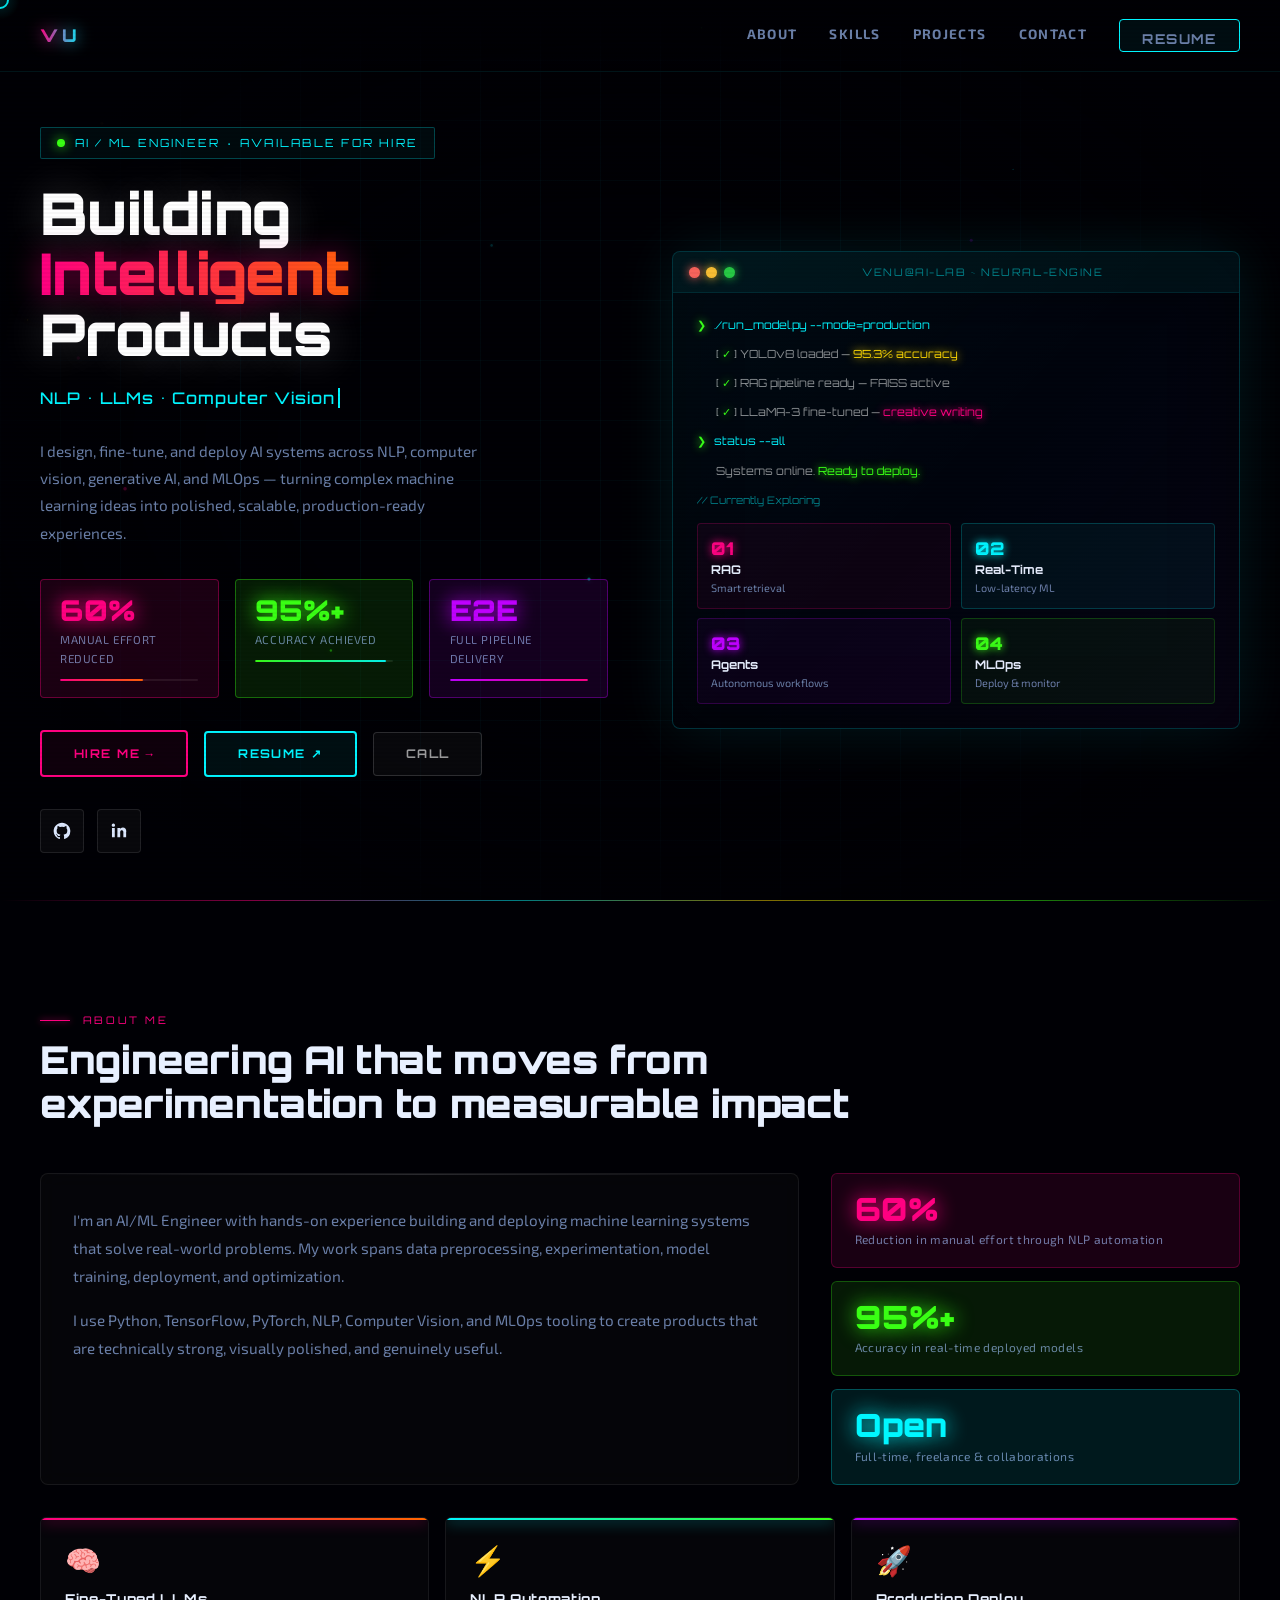
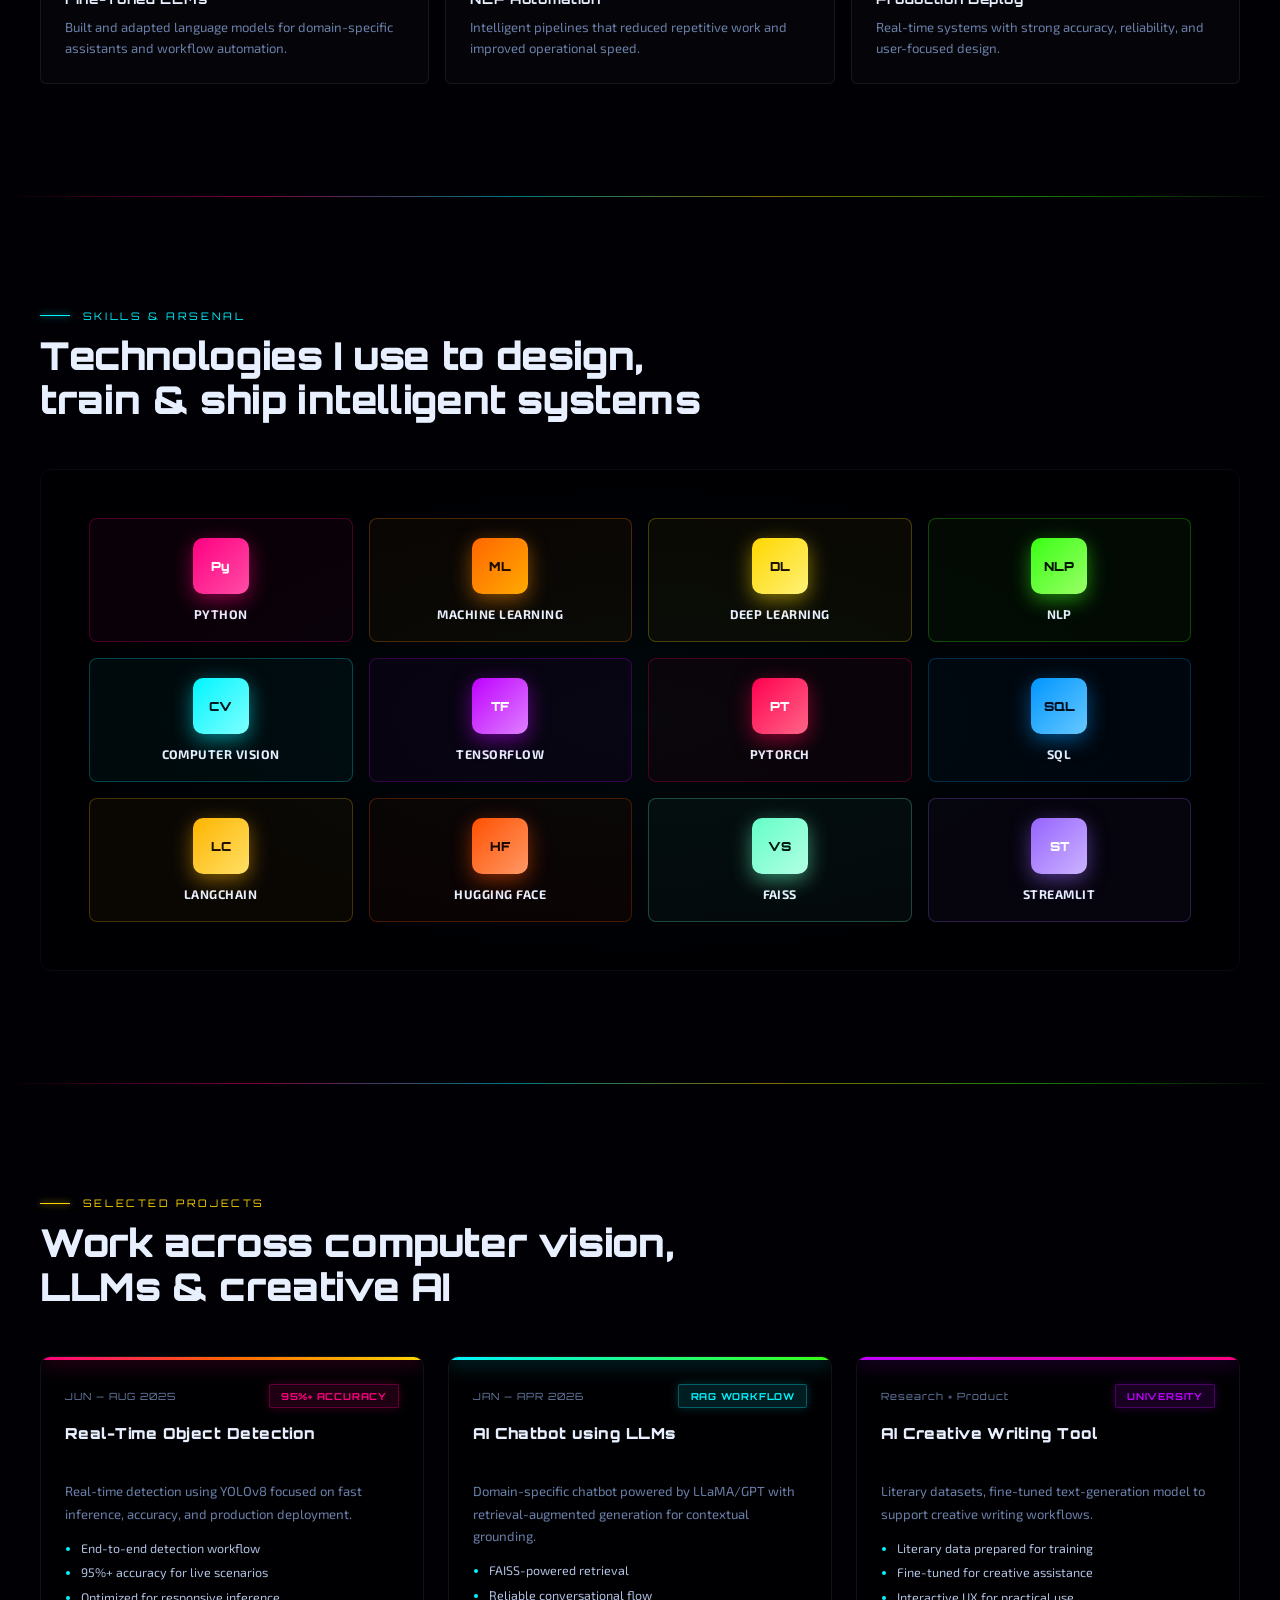
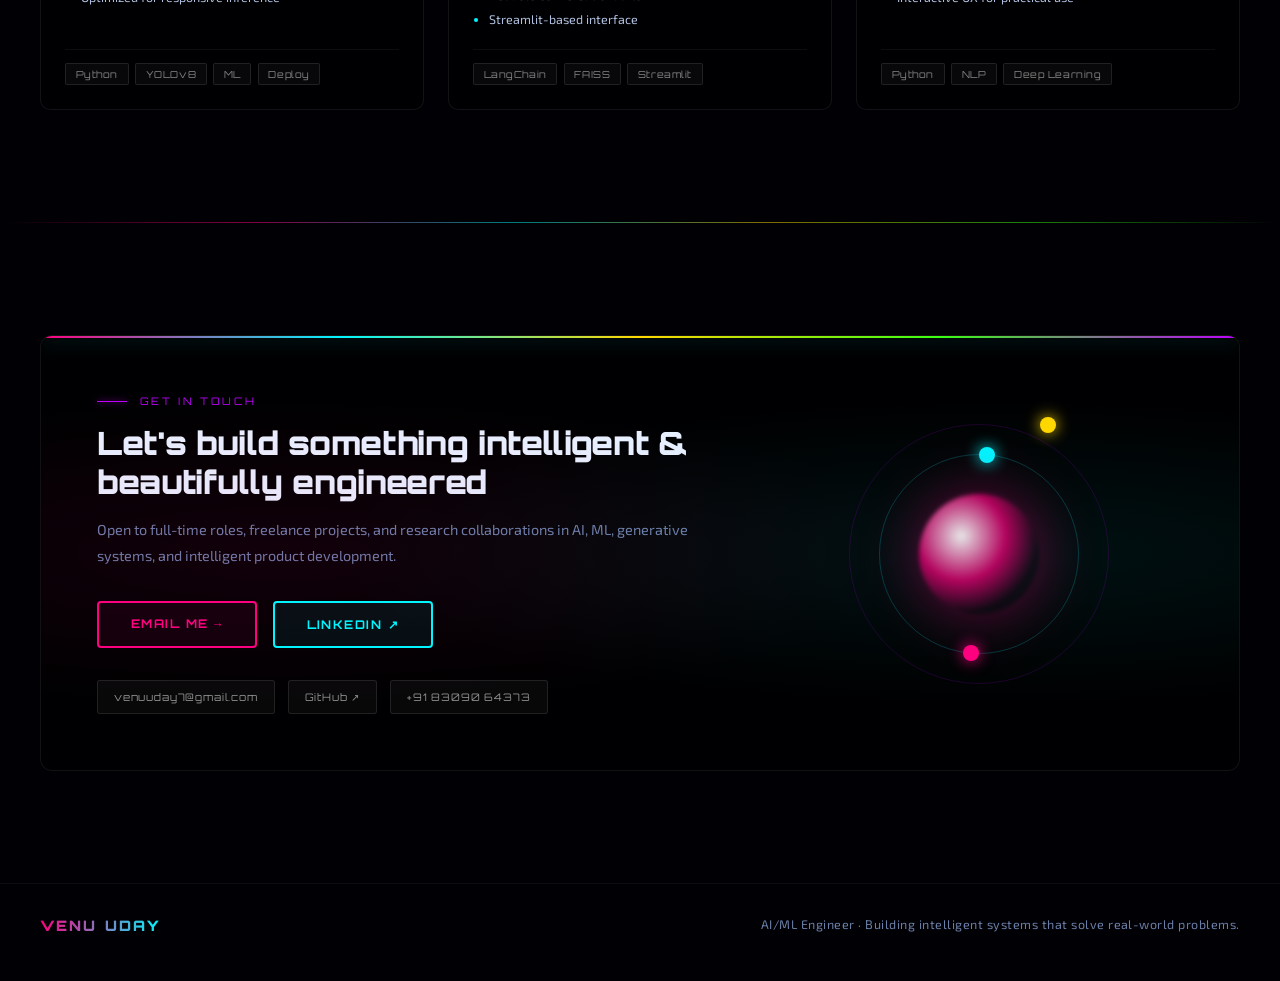
==== commit 6d3fda65: "Update index.html" ====
--- a/index.html
+++ b/index.html
@@ -269,7 +269,7 @@
       <a href="#skills">Skills</a>
       <a href="#projects">Projects</a>
       <a href="#contact">Contact</a>
-      <a class="nav-btn" href="https://drive.google.com/file/d/1JXbQJt2JcHy2kgF5zCFhi_0Fpc0AkaMP/view?usp=sharing" target="_blank" rel="noreferrer">Resume</a>
+      <a class="nav-btn" href="https://drive.google.com/file/d/1gTOwHdi0GG8WGMU34fSjCpacCTz0CEjw/view?usp=sharing" target="_blank" rel="noreferrer">Resume</a>
     </div>
   </div>
 </nav>
@@ -306,7 +306,7 @@
     </div>
     <div class="btn-row">
       <a class="btn btn-primary" href="mailto:venuuday7@gmail.com">Hire Me →</a>
-      <a class="btn btn-secondary" href="https://drive.google.com/file/d/1JXbQJt2JcHy2kgF5zCFhi_0Fpc0AkaMP/view?usp=sharing" target="_blank" rel="noreferrer">Resume ↗</a>
+      <a class="btn btn-secondary" href="https://drive.google.com/file/d/1gTOwHdi0GG8WGMU34fSjCpacCTz0CEjw/view?usp=sharing" target="_blank" rel="noreferrer">Resume ↗</a>
       <a class="btn btn-ghost" href="tel:+918309064373">Call</a>
     </div>
     <div class="social-row">
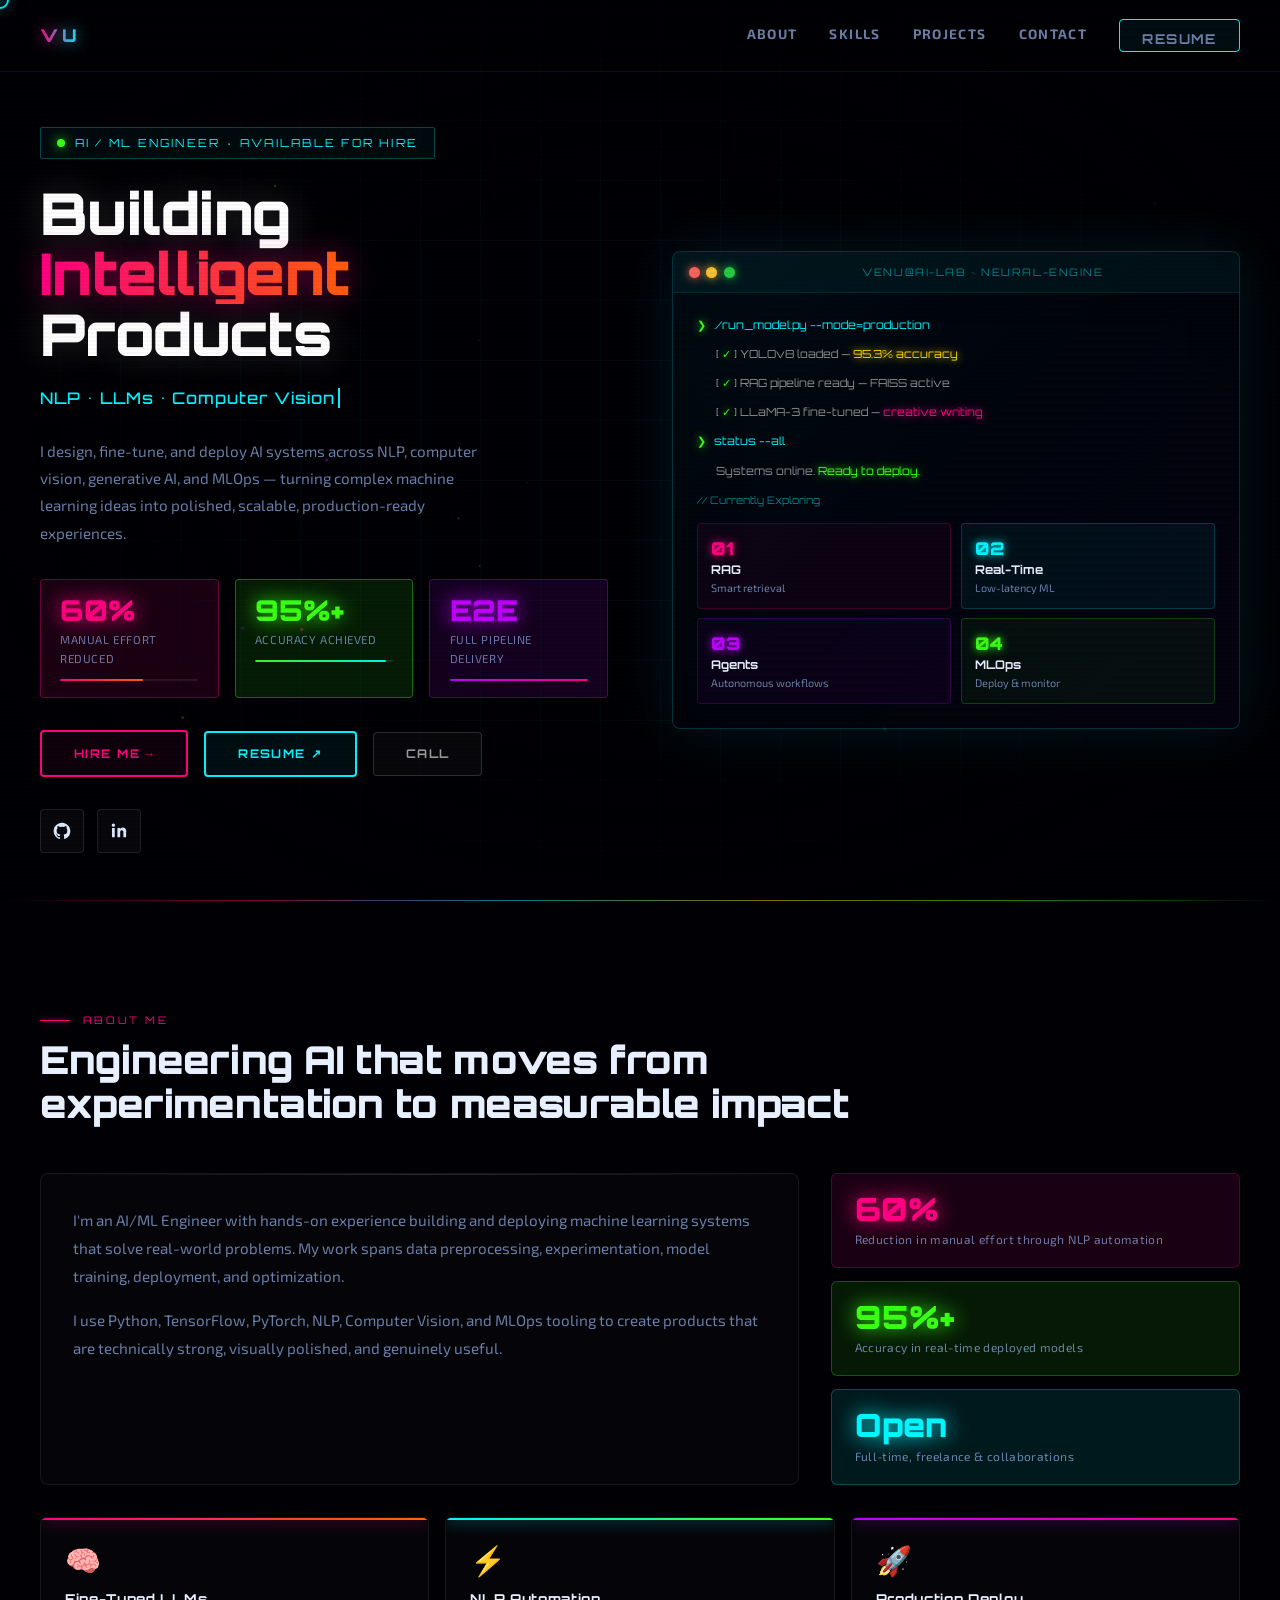
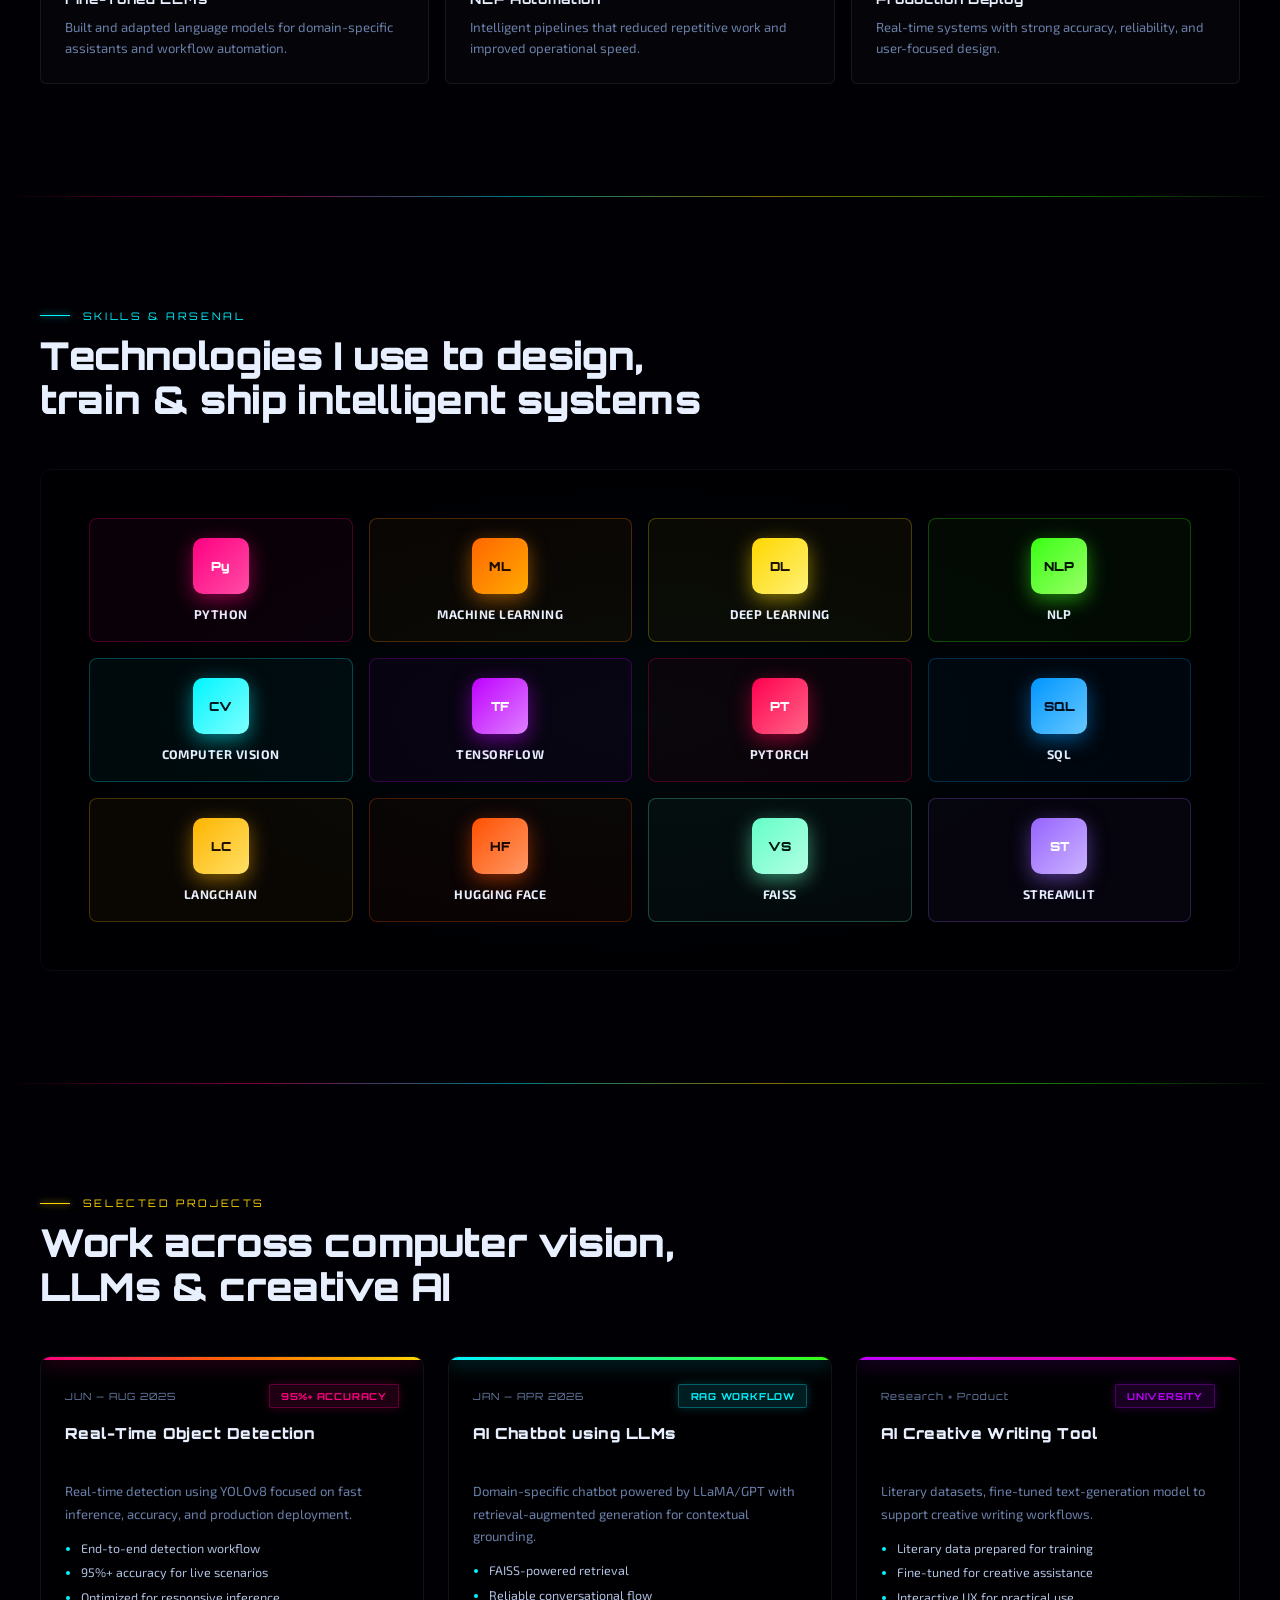
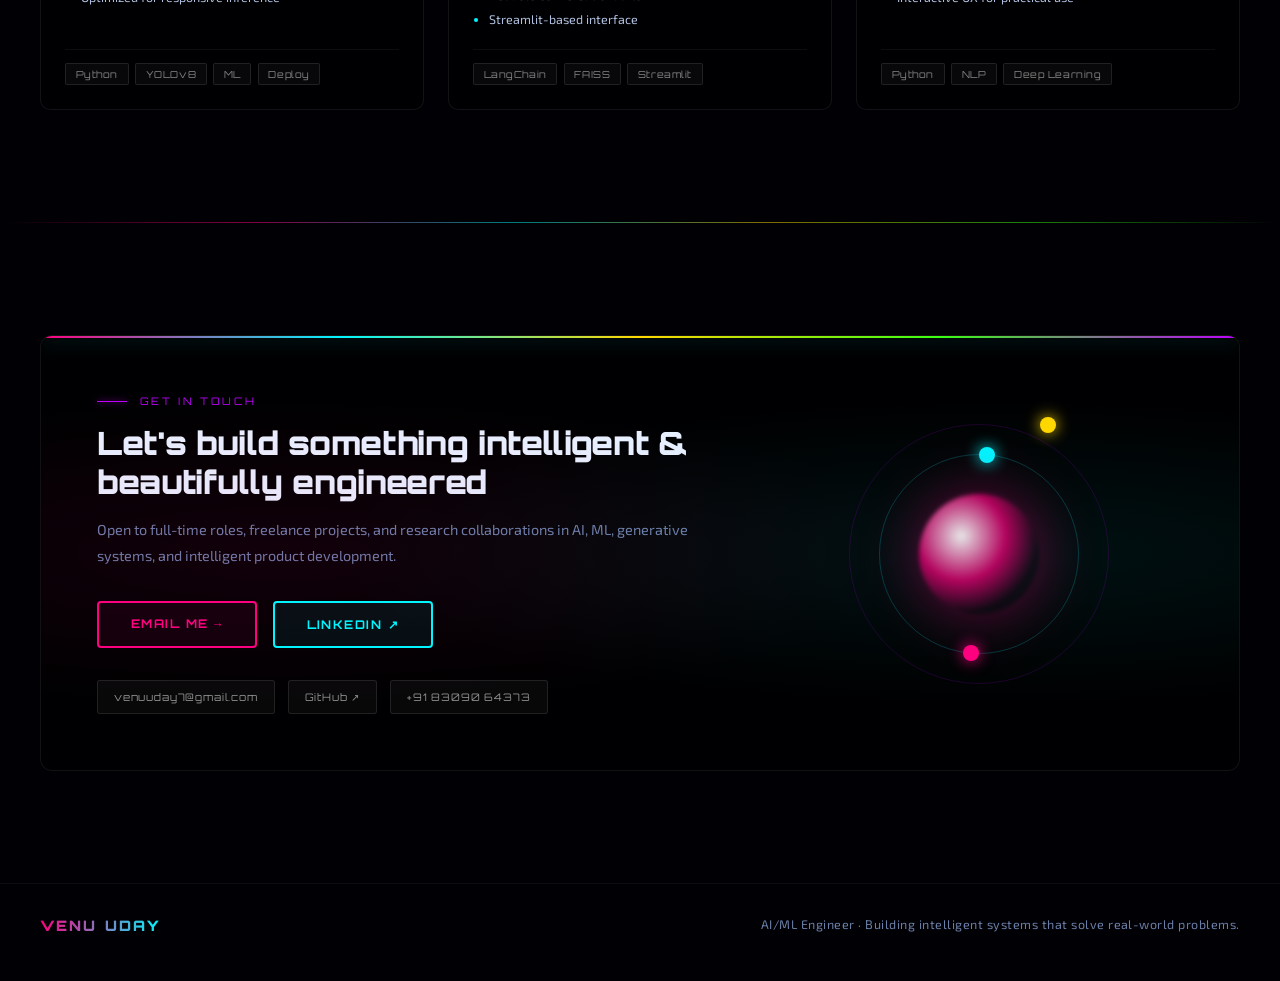
==== commit 12aa8ef4: "Update index.html" ====
--- a/index.html
+++ b/index.html
@@ -307,7 +307,7 @@
     <div class="btn-row">
       <a class="btn btn-primary" href="mailto:venuuday7@gmail.com">Hire Me →</a>
       <a class="btn btn-secondary" href="https://drive.google.com/file/d/1gTOwHdi0GG8WGMU34fSjCpacCTz0CEjw/view?usp=sharing" target="_blank" rel="noreferrer">Resume ↗</a>
-      <a class="btn btn-ghost" href="tel:+918309064373">Call</a>
+      <a class="btn btn-ghost" href="tel:+919999999999">Call</a>
     </div>
     <div class="social-row">
       <a class="social-btn" href="https://github.com/venuuday7-maker" target="_blank" rel="noreferrer" aria-label="GitHub">
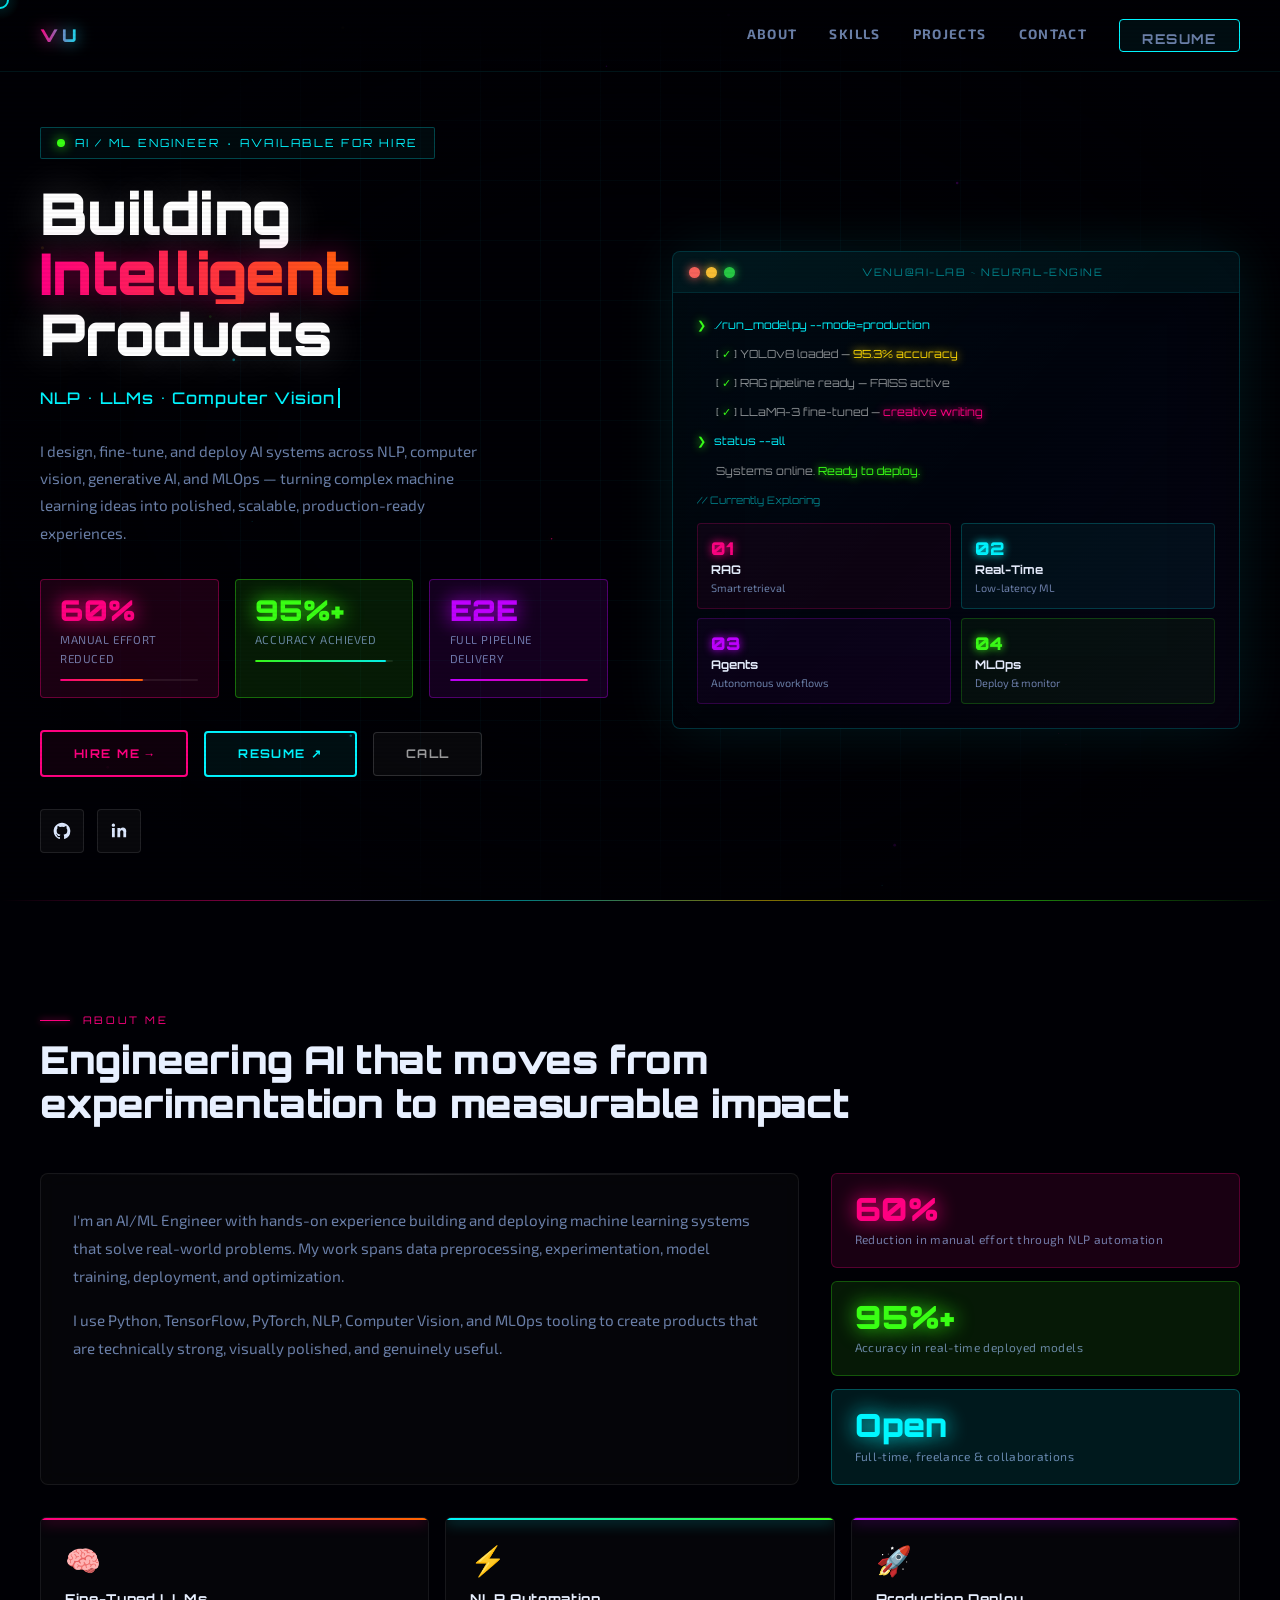
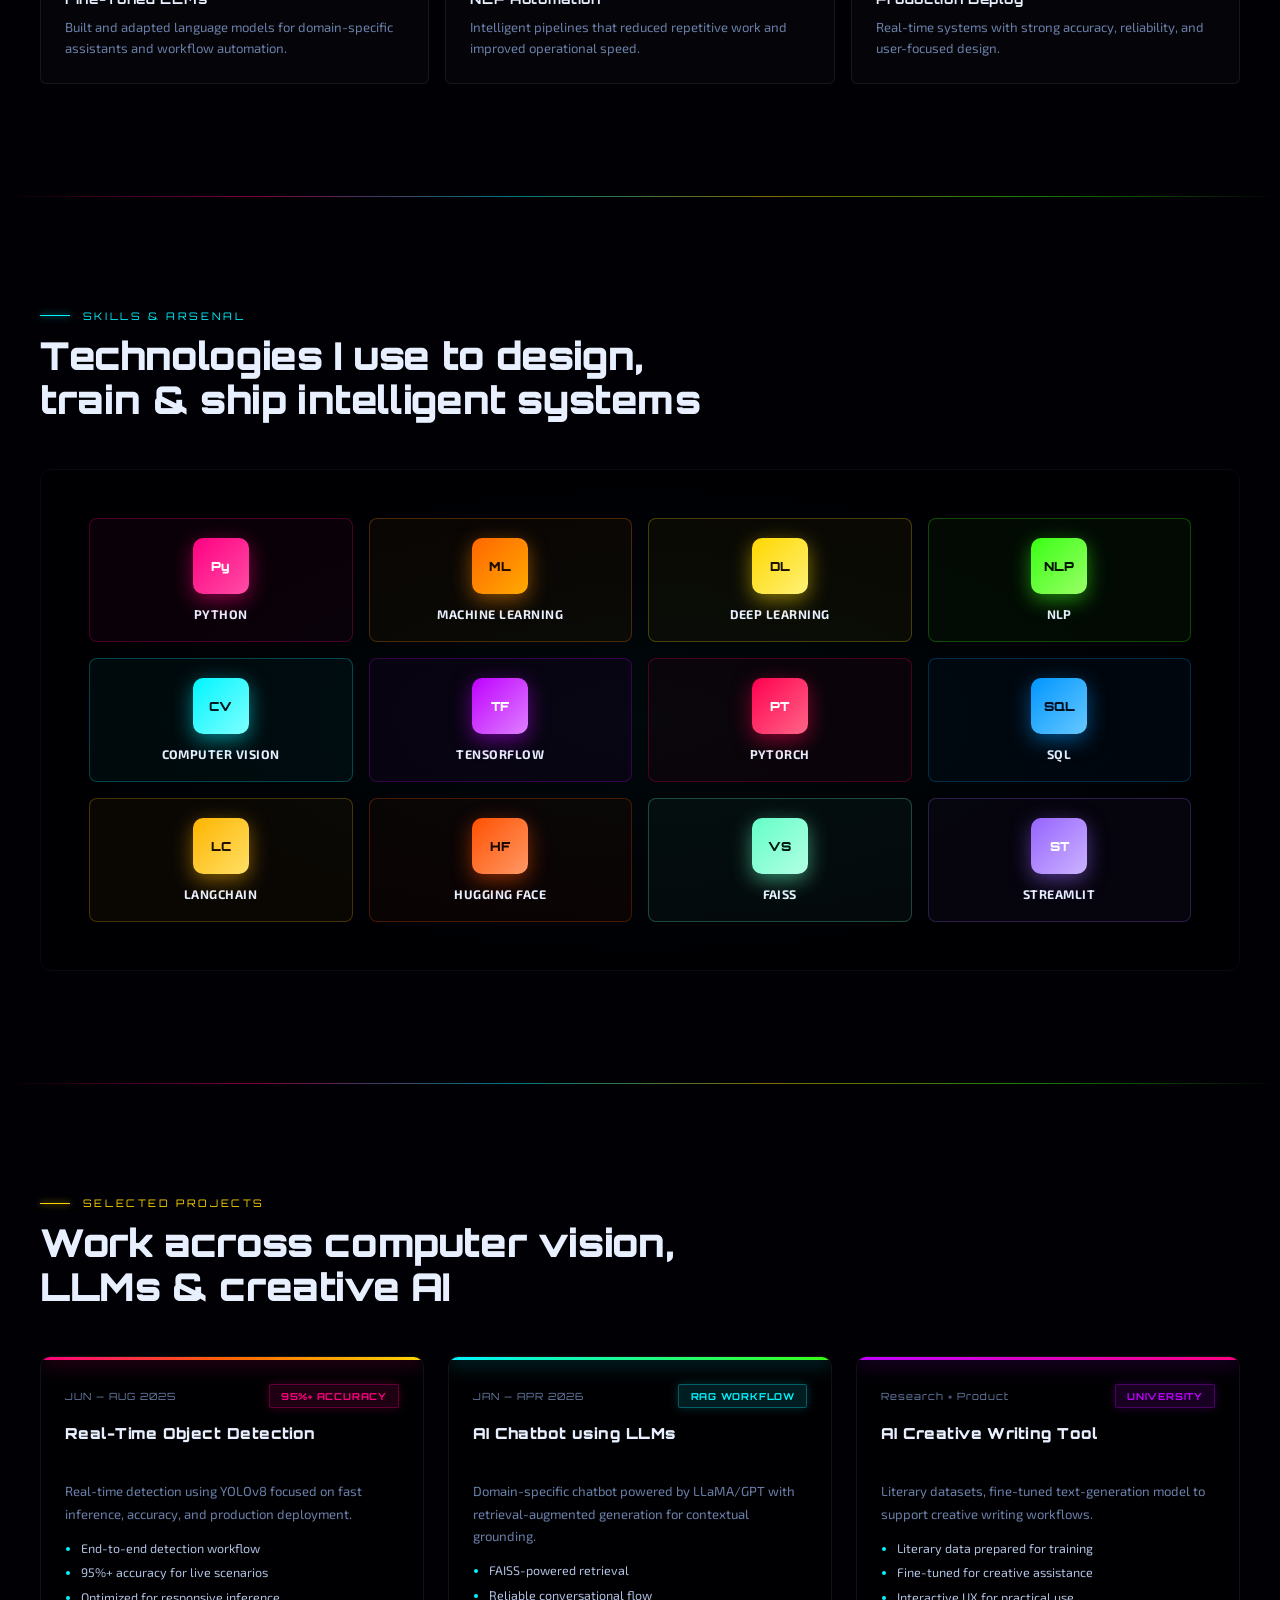
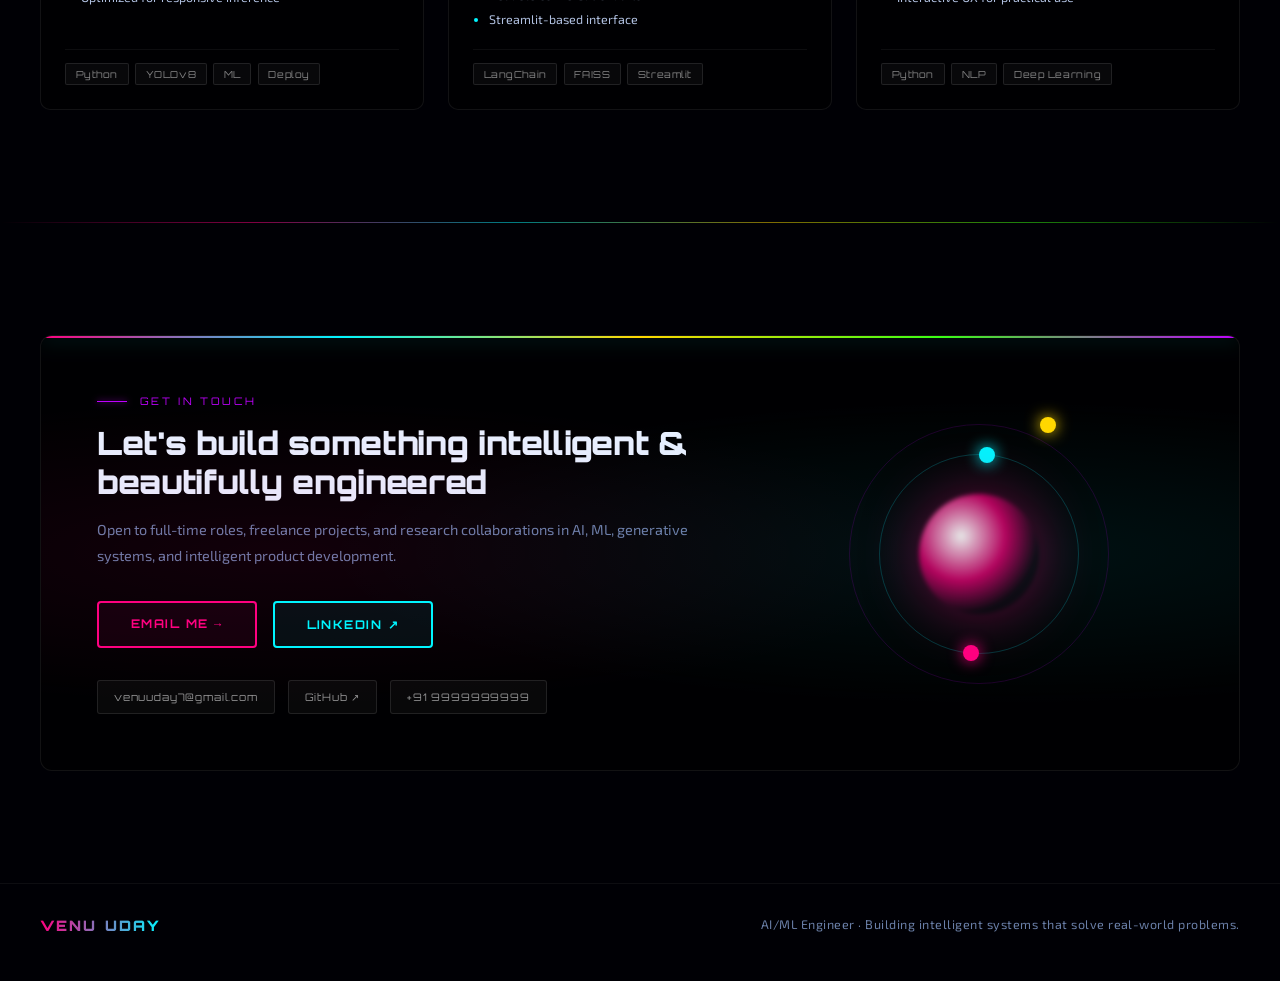
==== commit 651b0e14: "Update index.html" ====
--- a/index.html
+++ b/index.html
@@ -479,7 +479,7 @@
         <div class="contact-links">
           <a class="link-chip" href="mailto:venuuday7@gmail.com">venuuday7@gmail.com</a>
           <a class="link-chip" href="https://github.com/venuuday7-maker" target="_blank" rel="noreferrer">GitHub ↗</a>
-          <a class="link-chip" href="tel:+918309064373">+91 83090 64373</a>
+          <a class="link-chip" href="tel:">+91 9999999999</a>
         </div>
       </div>
       <div class="orb-cluster" aria-hidden="true">
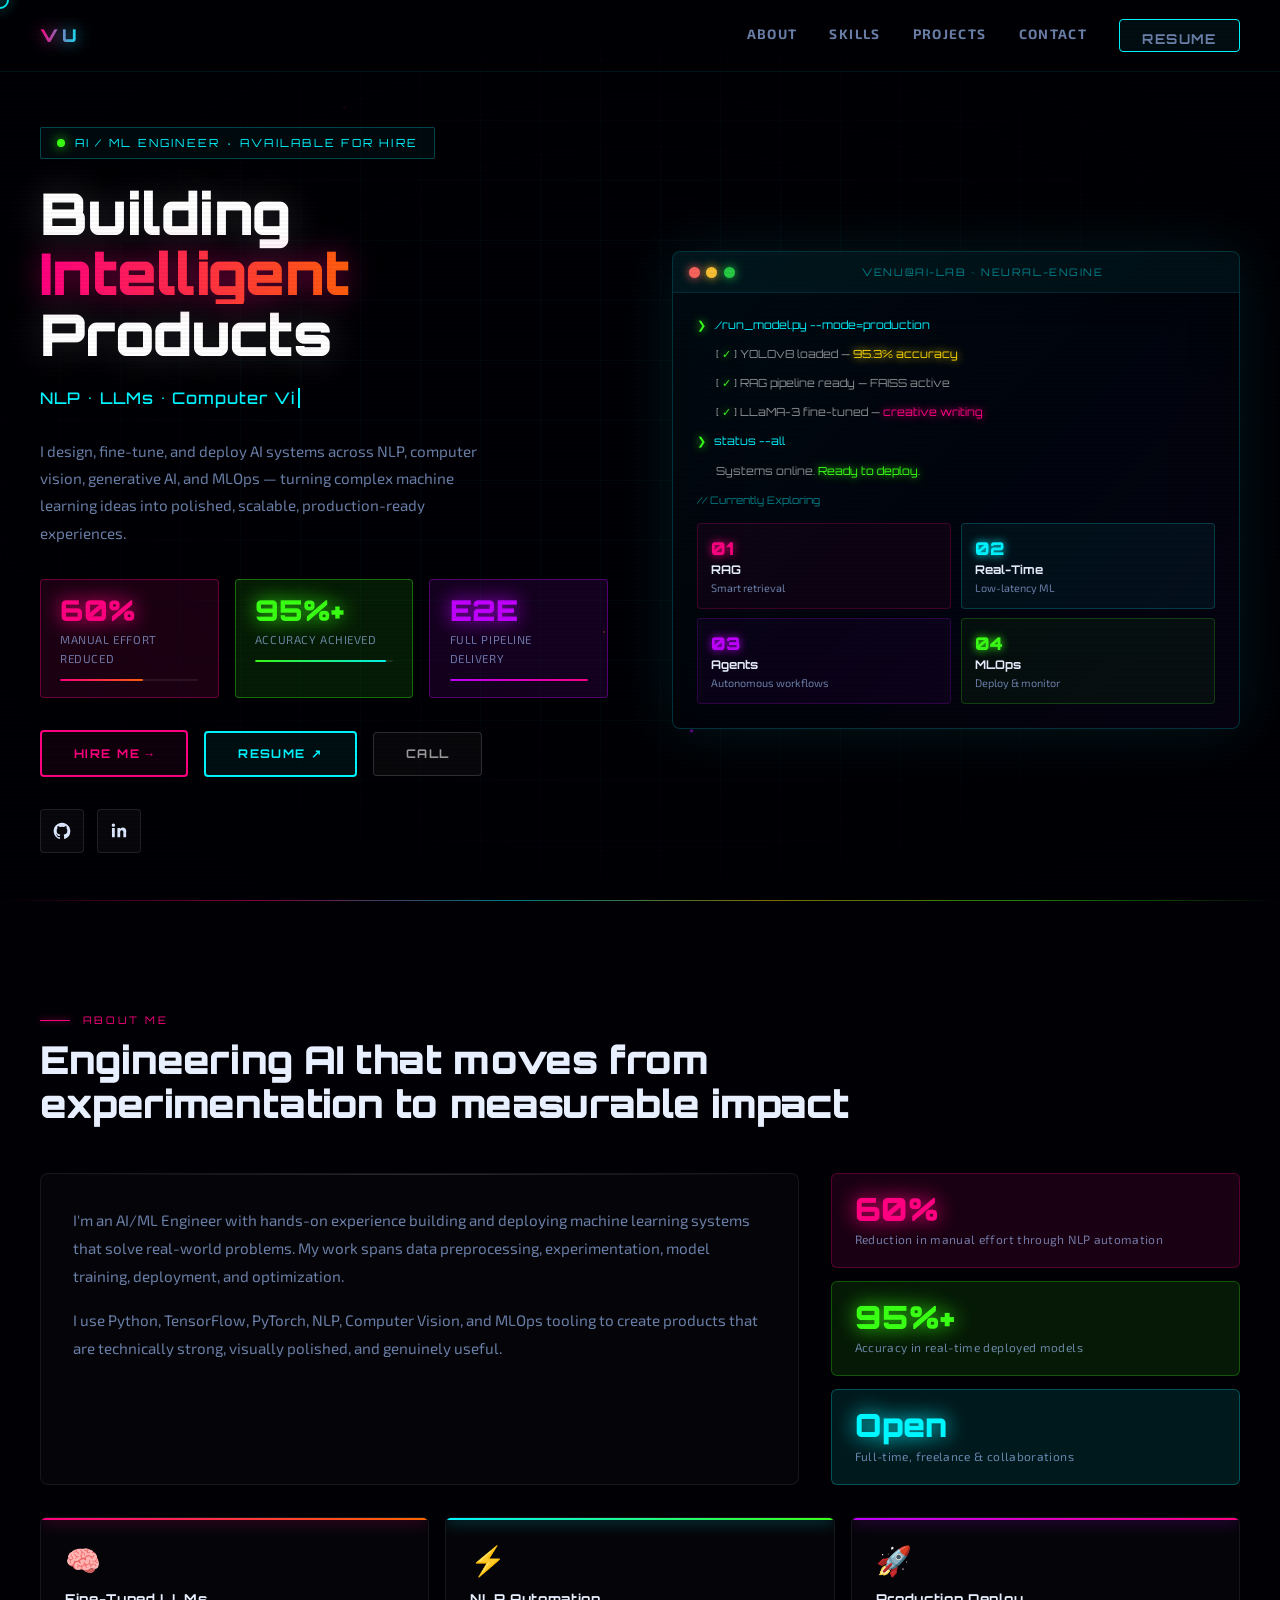
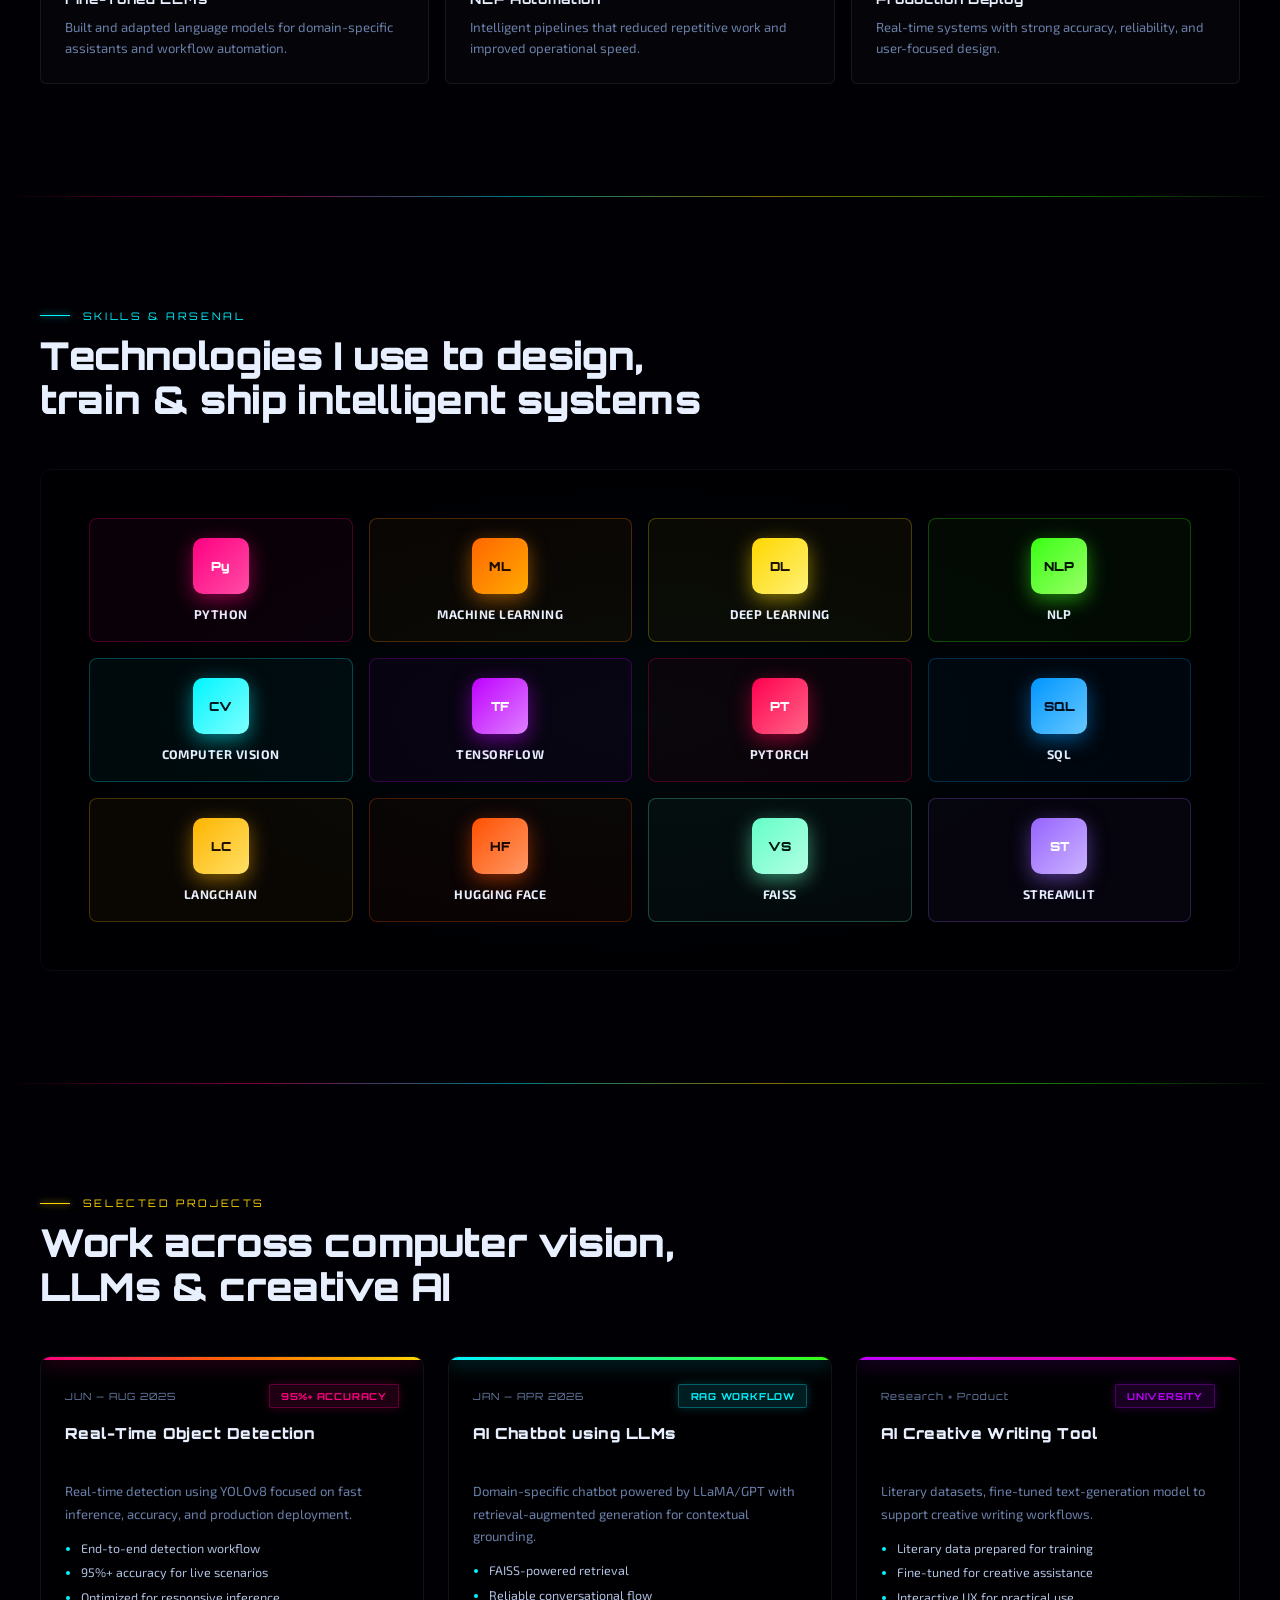
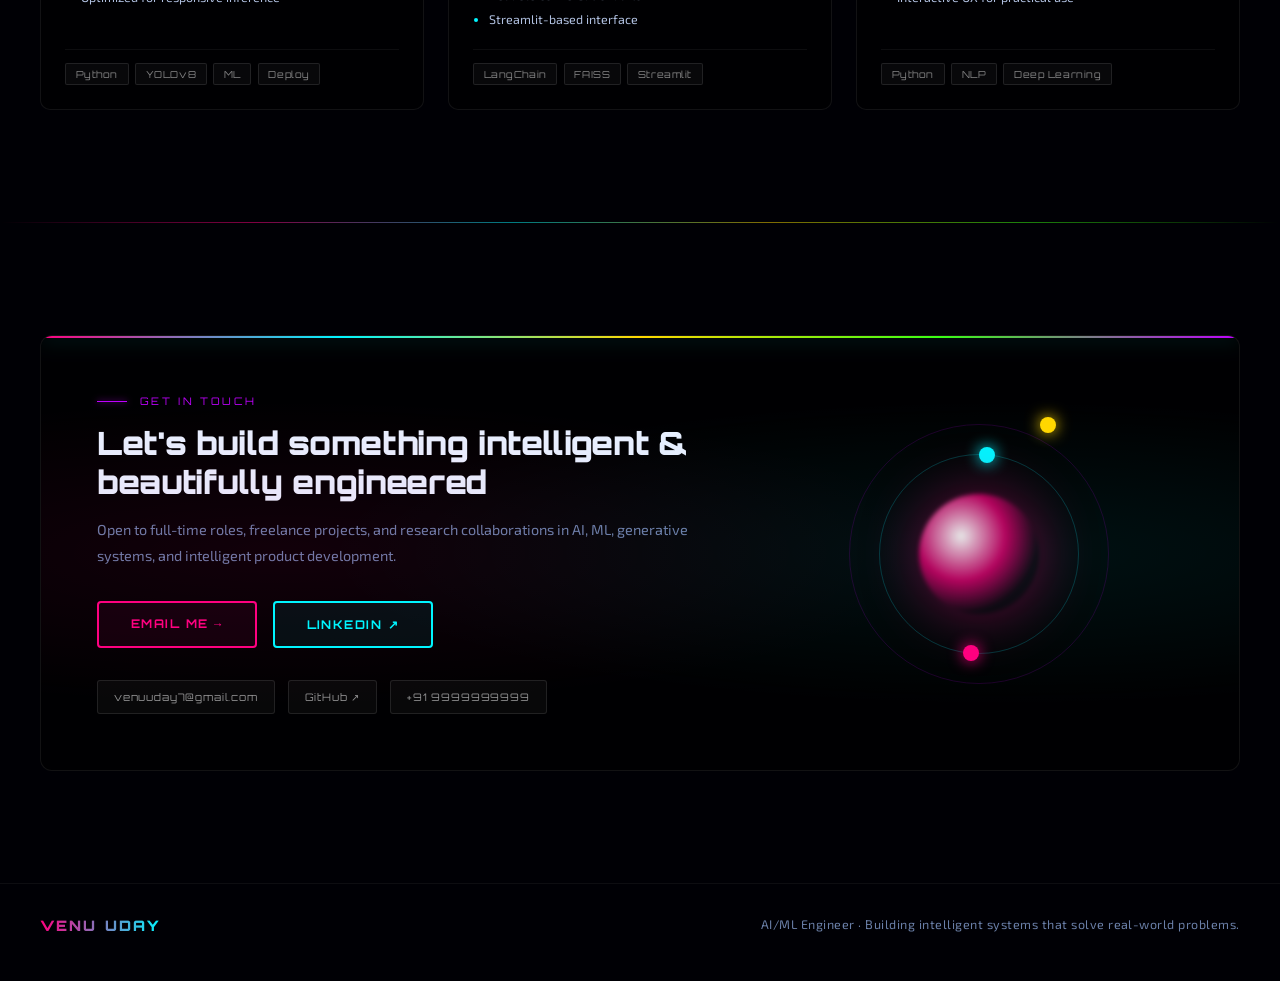
==== commit 40ac3389: "Update index.html" ====
--- a/index.html
+++ b/index.html
@@ -269,7 +269,7 @@
       <a href="#skills">Skills</a>
       <a href="#projects">Projects</a>
       <a href="#contact">Contact</a>
-      <a class="nav-btn" href="https://drive.google.com/file/d/1gTOwHdi0GG8WGMU34fSjCpacCTz0CEjw/view?usp=sharing" target="_blank" rel="noreferrer">Resume</a>
+      <a class="nav-btn" href="https://drive.google.com/file/d/1gTOwHdi0GG8hhWGMU34fSjCpacCTz0CEjw/view?usp=sharing" target="_blank" rel="noreferrer">Resume</a>
     </div>
   </div>
 </nav>
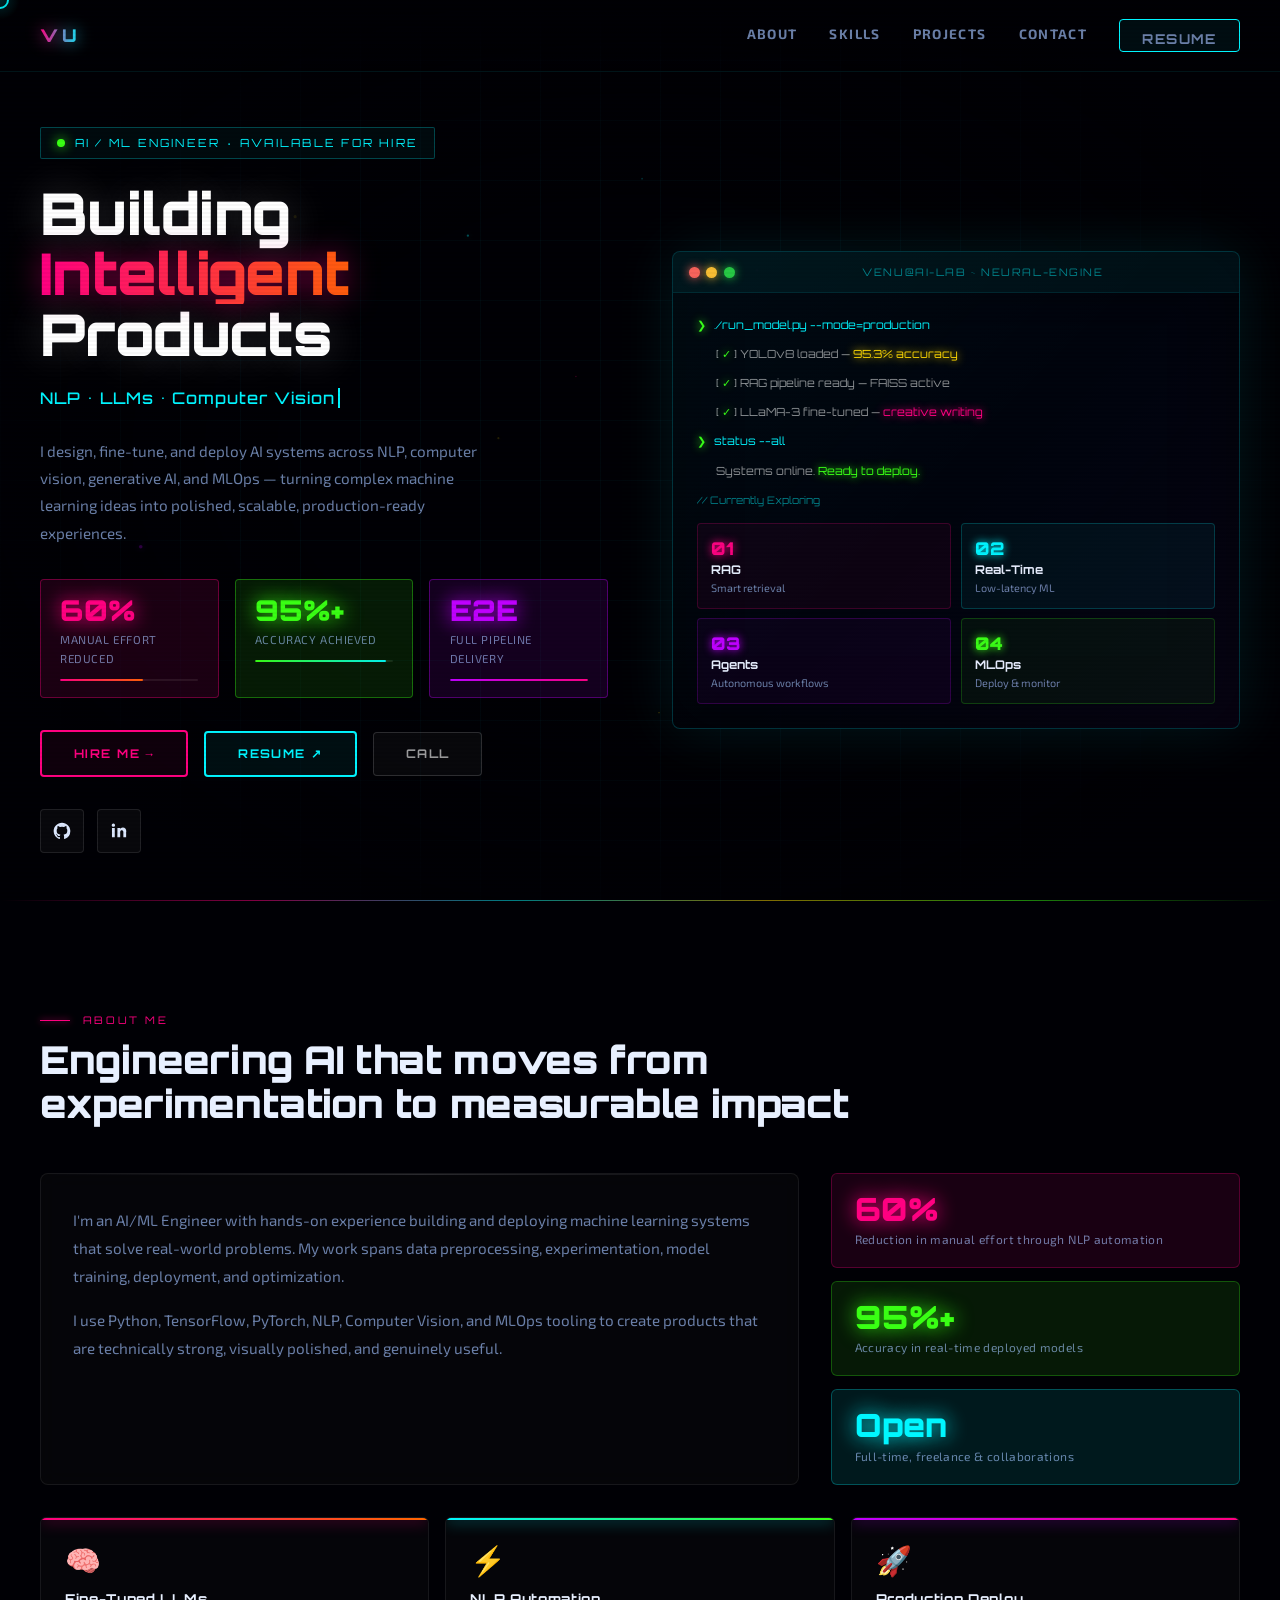
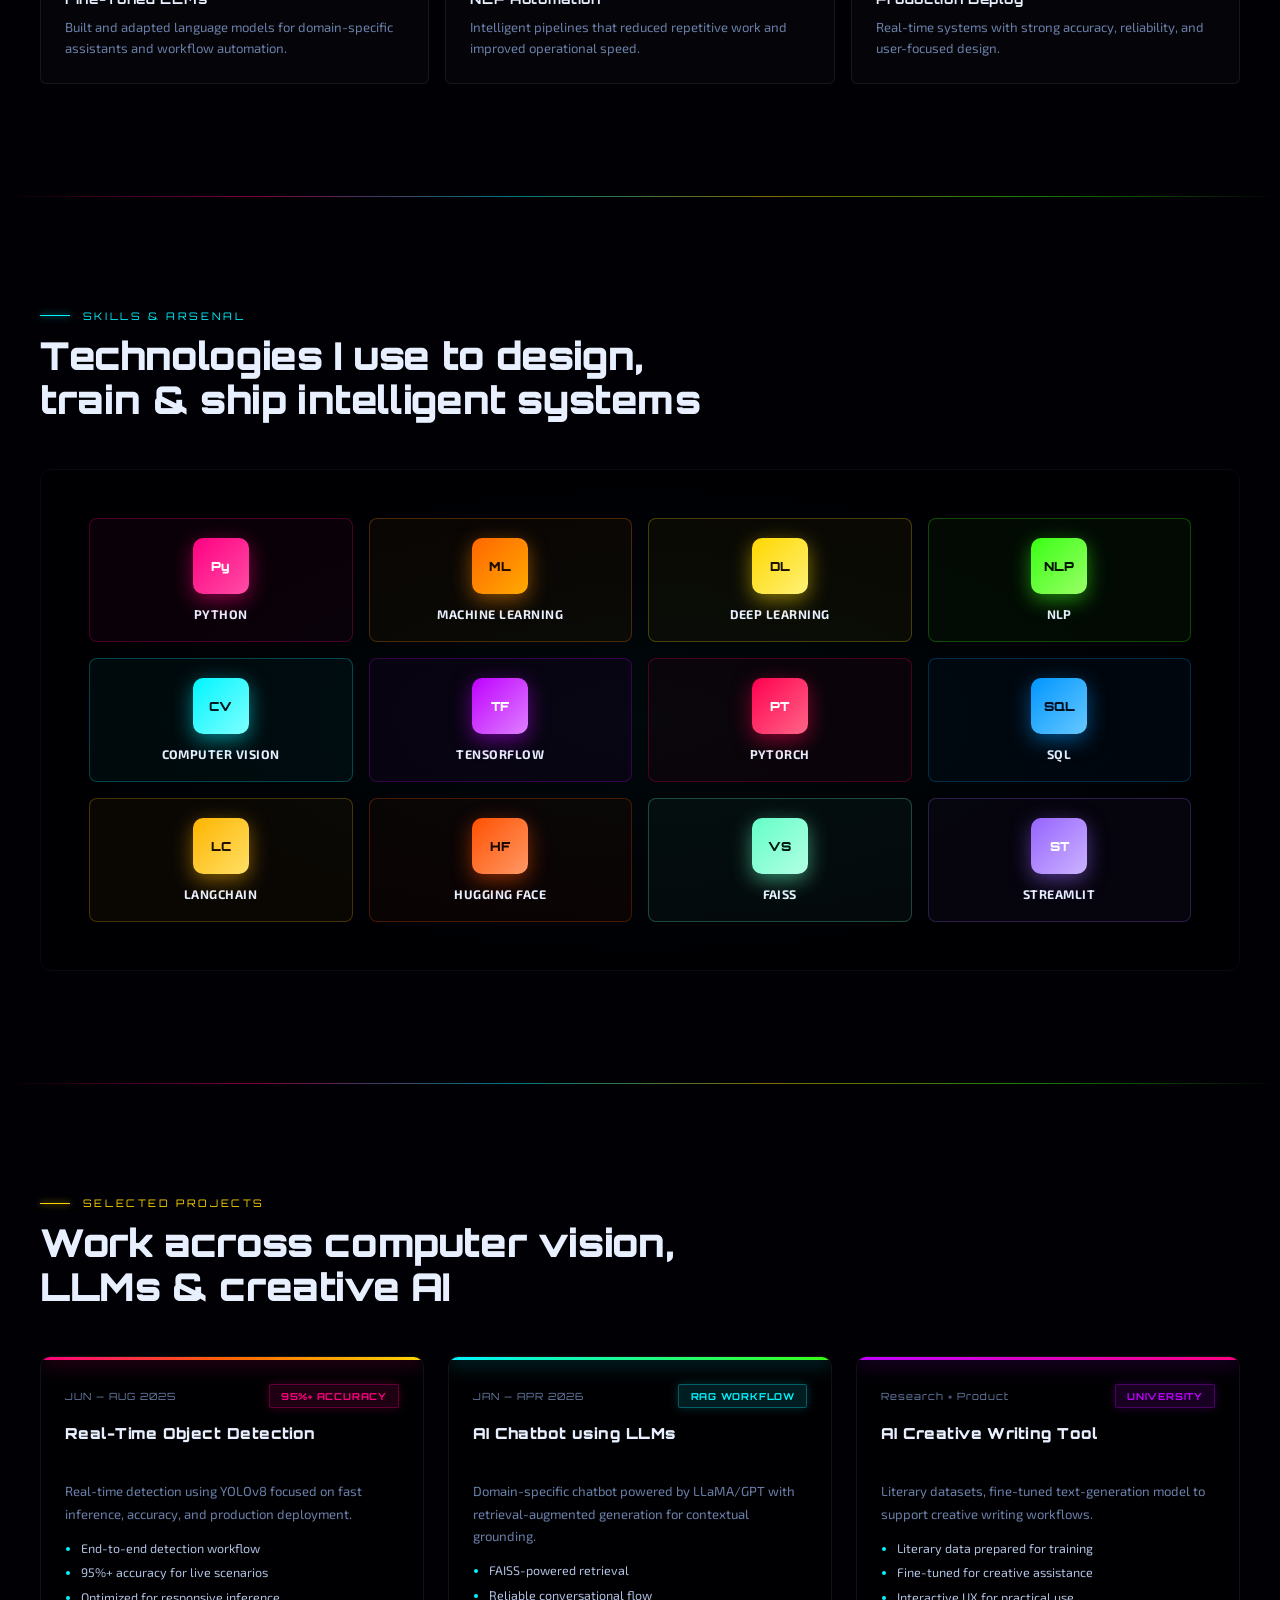
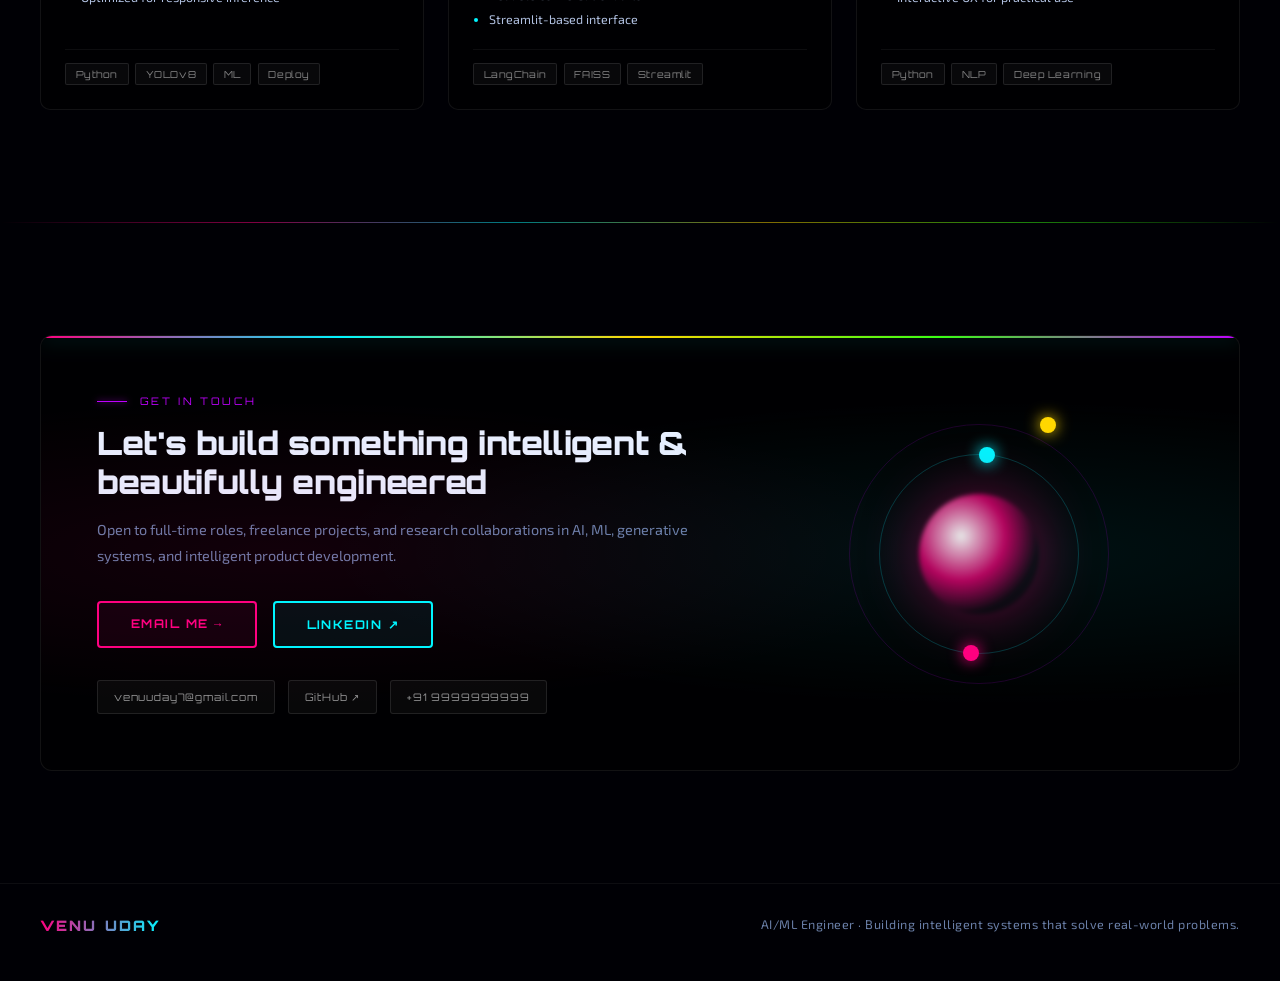
==== commit c171535e: "Update index.html" ====
--- a/index.html
+++ b/index.html
@@ -269,7 +269,7 @@
       <a href="#skills">Skills</a>
       <a href="#projects">Projects</a>
       <a href="#contact">Contact</a>
-      <a class="nav-btn" href="https://drive.google.com/file/d/1gTOwHdi0GG8hhWGMU34fSjCpacCTz0CEjw/view?usp=sharing" target="_blank" rel="noreferrer">Resume</a>
+      <a class="nav-btn" href="https://drive.googg" target="_blank" rel="noreferrer">Resume</a>
     </div>
   </div>
 </nav>
